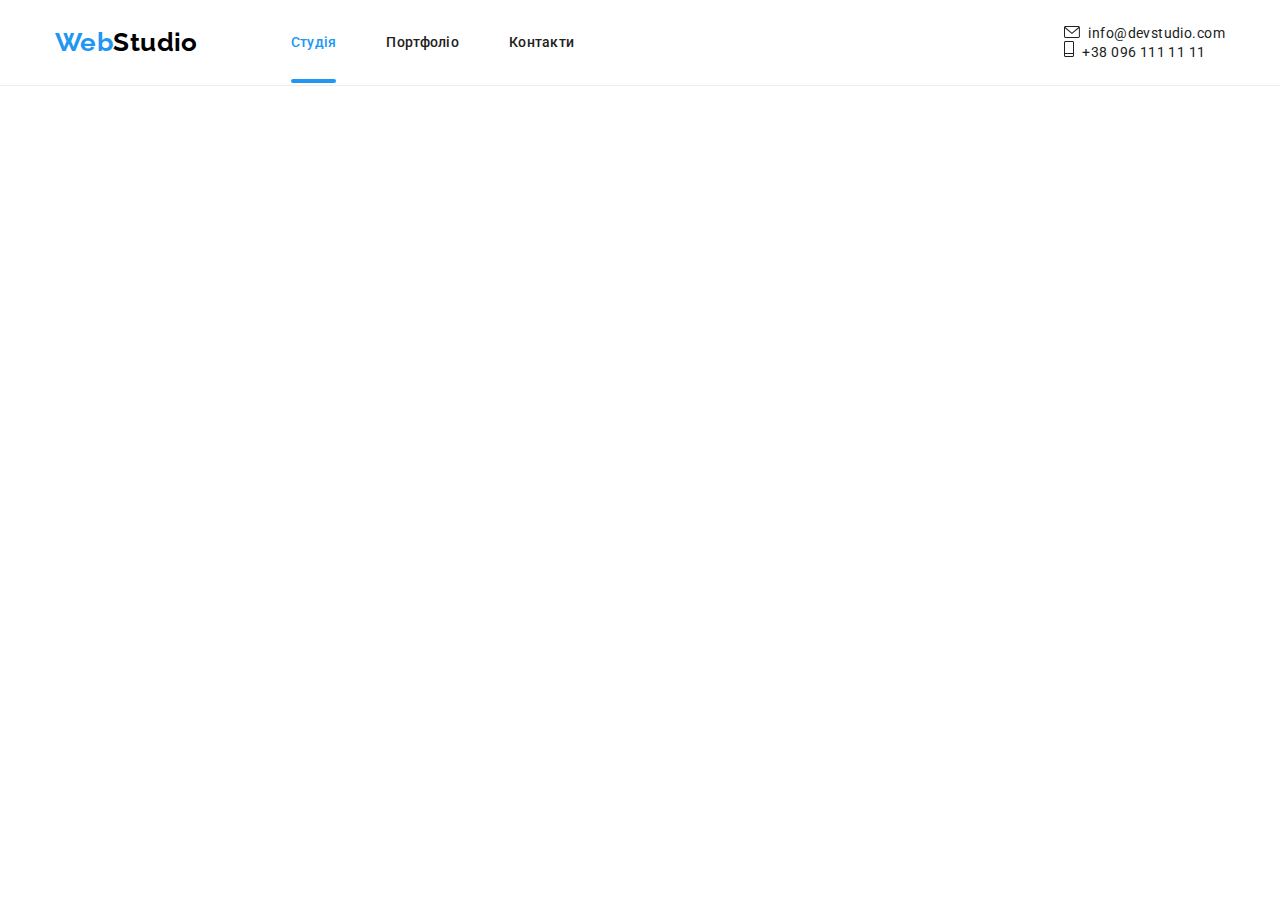
==== index.html @ 9c7ed283 "upload" ====
<!DOCTYPE html>
<html lang="uk">

<head>
    <meta charset="UTF-8">
    <meta http-equiv="X-UA-Compatible" content="IE=edge">
    <meta name="viewport" content="width=device-width, initial-scale=1.0">
    <link rel="preconnect" href="https://fonts.googleapis.com">
    <link rel="preconnect" href="https://fonts.gstatic.com" crossorigin>
    <link
        href="https://fonts.googleapis.com/css2?family=Raleway:wght@700&family=Roboto:wght@400;500;700;900&display=swap"
        rel="stylesheet">
        <link rel="stylesheet" href="https://cdn.jsdelivr.net/npm/modern-normalize@1.1.0/modern-normalize.min.css">
    <link rel="stylesheet" href="./css/main.min.css">
    <title>WebStudio</title>
</head>

<body>
    <!--Header-->
    <header class="page-header">
        <div class="container page-header__container">
        <nav class="page-header-nav">
            <a class="logo link" href="./index.html">Web<span class="accent">Studio</span></a>
            <ul class="nav-list list ">
                <li class="nav-list__item"><a class="link nav-list__link nav-list__link_current" href="./index.html">Студія</a></li>
                <li class="nav-list__item"><a class="link nav-list__link" href="./portfolio.html">Портфоліо</a></li>
                <li class="nav-list__item"><a class="link nav-list__link" href="#">Контакти</a></li>
            </ul>
        </nav>
        <button type="button" class="open-mobile-btn" .js-open-menu>
            <svg class="open-mobile-btn__icon">
                <use href="./images/icons.svg#icon-burger"></use>
            </svg>
        </button>
        <ul class="contact-nav-list list">
            <li class="contact-nav-list__item"><a class="link contact-nav-list__link" href="mailto:info@devstudio.com"> 
                <svg lang="en" aria-label="mail-icon" class="contact-nav-list__img" width="16" height="12">
                <use href="./images/icons.svg#icon-envelope"></use>
            </svg>info@devstudio.com</a></li>
            <li class="contact-nav-list__item"><a class="link contact-nav-list__link" href="tel:+380961111111">
                <svg lang="en" aria-label="tel-icon" class="contact-nav-list__img" width="10" height="16">
                    <use href="./images/icons.svg#icon-tel"></use>
                </svg>+38 096 111 11 11</a></li>
        </ul>
        </div>
        <div class="mobile-menu" .js-menu-container>
            <div class="container mobile-menu__container">
                <button type="button" class="mobile-menu__close-btn" .js-close-menu>
                    <svg class="mobile-menu__close-btn-icon">
                        <use href="/images/icons.svg#icon-close"></use>
                    </svg>
                </button>
                <ul class="mobile-nav-list list">
                    <li class="mobile-nav-list__item"><a class="link mobile-nav-list__link_current" href="/index.html">Студія</a></li>
                    <li class="mobile-nav-list__item"><a class="link mobile-nav-list__link" href="/portfolio.html">Портфоліо</a></li>
                    <li class="mobile-nav-list__item"><a class="link mobile-nav-list__link" href="#">Контакти</a></li>
                </ul>
                <ul class="mobile-nav-contacts-list list">
                    <li class="mobile-nav-contacts-list__item"><a class="link mobile-nav-contacts-list__link" href="tel:+380961111111">+38 096 111 11 11</a></li>
                    <li class="mobile-nav-contacts-list__item"><a class="link mobile-nav-contacts-list__link" href="mailto:info@devstudio.com">info@devstudio.com</a></li>
                </ul>
                <ul class="mobile-nav-social-list list">
                    <li class="mobile-nav-social-list__item"><a class="link mobile-nav-social-list__link" lang="en" href="#">Instagram</a><span class="vl"></span></li>
                    <li class="mobile-nav-social-list__item"><a class="link mobile-nav-social-list__link" lang="en" href="#">Twitter</a><span class="vl"></span></li>
                    <li class="mobile-nav-social-list__item"><a class="link mobile-nav-social-list__link" lang="en" href="#">Facebook</a><span class="vl"></span></li>
                    <li class="mobile-nav-social-list__item"><a class="link mobile-nav-social-list__link" lang="en" href="#">LinkedIn</a></li>
                </ul>
            </div>
        </div>
       </header>
    <main>
        <!--Hero-->
        <!-- <section class="section hero-section">
            <div class="container hero-container">
            <h1 class="hero-slogan">Ефективні рішення для вашого бізнесу</h1>
            <button class="hero-button" type="button" data-modal-open>Замовити послугу</button>
        </div>
        </section> -->
        <!--Advantages-->
        <!-- <section class="section">
            <div class="container">
            <h2 class="visually-hidden">Advantages</h2>
            <ul class="features-list list">
                <li class="features-list__item">
                    <div class="features-list__box">
                        <svg lang="en" aria-label="antenna" width="70" height="70">
                            <use href="./images/icons.svg#icon-Group"></use>
                        </svg>
                    </div>
                    <h3 class="features-list__name">Увага до деталей</h3>
                    <p class="features-list__description">Ідейні міркування, і навіть початок повсякденної роботи з формування позиції.</p>
                </li>
                <li class="features-list_item">
                    <div class="features-list__box">
                        <svg lang="en" aria-label="clock" width="70" height="70">
                            <use href="./images/icons.svg#icon-clock"></use>
                        </svg>
                    </div>
                    <h3 class="features-list__name">Пунктуальність</h3>
                    <p class="features-list__description">Завдання організації, особливо рамки і місце навчання кадрів тягне у себе.</p>
                </li>
                <li class="features-list_item">
                    <div class="features-list__box">
                        <svg lang="en" aria-label="diagram" width="70" height="70">
                            <use href="./images/icons.svg#icon-diagram"></use>
                        </svg>
                    </div>
                    <h3 class="features-list__name">Планування</h3>
                    <p class="features-list__description">Так само консультація з широким активом значною мірою зумовлює.</p>
                </li>
                <li class="features-list_item">
                    <div class="features-list__box">
                        <svg lang="en" aria-label="astronaut" width="70" height="70">
                            <use href="./images/icons.svg#icon-astronaut"></use>
                        </svg>
                    </div>
                    <h3 class="features-list__name">Сучасні технології</h3>
                    <p class="features-list__description">Значимість цих проблем настільки очевидна, що реалізація планових завдань.</p>
                </li>
            </ul>
            </div>
        </section> -->
        <!--Display-->
        <!-- <section class="section display-section">
            <div class="container">
            <h2 class="section-title">Чим ми займаємося</h2>
            <ul class="display-list list">
                <li class="display-list__item">
                    <img src="./images/notepad.jpg" alt="Планшет" width="370">
                    <p class="display-list__item_overlay">Десктопні додатки</p>
                </li>
                <li class="display-list__item">
                    <img src="./images/phones.jpg" alt="Макети телефонів" width="370">
                    <p class="display-list__item_overlay">Мобільні додатки</p>
                </li>
                <li class="display-list__item">
                    <img src="./images/palette.jpg" alt="Палітра кольорів" width="370">
                    <p class="display-list__item_overlay">Дизайнерські рішення</p>
                </li>
            </ul>
            </div>
        </section> -->
        <!--Employees-->
        <!-- <section class="section employees-section">
            <div class="container">
            <h2 class="section-title">Наша команда</h2>
            <ul class="employees-list list">
                <li class="employees-list__wrapper list">
                    <img src="./images/pers11.jpg" alt="Усміхнений працівник" width="270">
                    <div class="employee">
                    <h3 class="employee__name">Ігор Дем'яненко</h3>
                    <p class="employee__position" lang="en">Product Designer</p>
                    <ul class="employee-social-list list">
                        <li class="employee-social-item">
                            <a class="employee-social-item__link" href="">
                                <svg lang="en" aria-label="instgram icon" class="employee-social-item__icon" width="20" height="20">
                                    <use href="./images/icons.svg#icon-instagram"></use>
                                </svg>
                            </a>
                        </li>
                        <li class="employee-social-item">
                            <a class="employee-social-item__link" href="">
                                <svg lang="en" aria-label="twitter icon" class="employee-social-item__icon" width="20" height="20">
                                    <use href="./images/icons.svg#icon-twitter"></use>
                                </svg>
                            </a>
                        </li>
                        <li class="employee-social-item">
                            <a class="employee-social-item__link" href="">
                                <svg lang="en" aria-label="facebook icon" class="employee-social-item__icon" width="20" height="20">
                                    <use href="./images/icons.svg#icon-facebook"></use>
                                </svg>
                            </a>
                        </li>
                        <li class="employee-social-item">
                            <a class="employee-social-item__link" href="">
                                <svg lang="en" aria-label="linkedin icon" class="employee-social-item__icon" width="20" height="20">
                                    <use href="./images/icons.svg#icon-linkedin"></use>
                                </svg>
                            </a>
                        </li>
                    </ul>
                    </div>
                </li>
                <li class="employees-list__wrapper list">
                    <img src="./images/pers22.jpg" alt="Білявка в окулярах" width="270">
                    <div class="employee">
                    <h3 class="employee__name">Ольга Рєпіна</h3>
                    <p class="employee__position" lang="en">Frontend Developer</p>
                    <ul class="employee-social-list list">
                        <li class="employee-social-item">
                            <a class="employee-social-item__link" href="">
                                <svg lang="en" aria-label="instgram icon" class="employee-social-item__icon" width="20" height="20">
                                    <use href="./images/icons.svg#icon-instagram"></use>
                                </svg>
                            </a>
                        </li>
                        <li class="employee-social-item">
                            <a class="employee-social-item__link" href="">
                                <svg lang="en" aria-label="twitter icon" class="employee-social-item__icon" width="20" height="20">
                                    <use href="./images/icons.svg#icon-twitter"></use>
                                </svg>
                            </a>
                        </li>
                        <li class="employee-social-item">
                            <a class="employee-social-item__link" href="">
                                <svg lang="en" aria-label="facebook icon" class="employee-social-item__icon" width="20" height="20">
                                    <use href="./images/icons.svg#icon-facebook"></use>
                                </svg>
                            </a>
                        </li>
                        <li class="employee-social-item">
                            <a class="employee-social-item__link" href="">
                                <svg lang="en" aria-label="linkedin icon" class="employee-social-item__icon" width="20" height="20">
                                    <use href="./images/icons.svg#icon-linkedin"></use>
                                </svg>
                            </a>
                        </li>
                    </ul>
                    </div>
                </li>
                <li class="employees-list__wrapper list">
                    <img src="./images/pers33.jpg" alt="Русявий хлопець в блакитній сорочці" width="270">
                    <div class="employee">
                    <h3 class="employee__name">Микола Тарасов</h3>
                    <p class="employee__position" lang="en">Marketing</p>
                    <ul class="employee-social-list list">
                        <li class="employee-social-item">
                            <a class="employee-social-item__link" href="">
                                <svg lang="en" aria-label="instgram icon" class="employee-social-item__icon" width="20" height="20">
                                    <use href="./images/icons.svg#icon-instagram"></use>
                                </svg>
                            </a>
                        </li>
                        <li class="employee-social-item">
                            <a class="employee-social-item__link" href="">
                                <svg lang="en" aria-label="twitter icon" class="employee-social-item__icon" width="20" height="20">
                                    <use href="./images/icons.svg#icon-twitter"></use>
                                </svg>
                            </a>
                        </li>
                        <li class="employee-social-item">
                            <a class="employee-social-item__link" href="">
                                <svg lang="en" aria-label="facebook icon" class="employee-social-item__icon" width="20" height="20">
                                    <use href="./images/icons.svg#icon-facebook"></use>
                                </svg>
                            </a>
                        </li>
                        <li class="employee-social-item">
                            <a class="employee-social-item__link" href="">
                                <svg lang="en" aria-label="linkedin icon" class="employee-social-item__icon" width="20" height="20">
                                    <use href="./images/icons.svg#icon-linkedin"></use>
                                </svg>
                            </a>
                        </li>
                    </ul>
                    </div>
                </li>
                <li class="employees-list__wrapper list">
                    <img src="./images/pers44.jpg" alt="Хлопець в окулярах" width="270">
                    <div class="employee">
                    <h3 class="employee__name">Михайло Єрмаков</h3>
                    <p class="employee__position" lang="en">UI Designer</p>
                    <ul class="employee-social-list list">
                        <li class="employee-social-item">
                            <a class="employee-social-item__link" href="">
                                <svg lang="en" aria-label="instgram icon" class="employee-social-item__icon" width="20" height="20">
                                    <use href="./images/icons.svg#icon-instagram"></use>
                                </svg>
                            </a>
                        </li>
                        <li class="employee-social-item">
                            <a class="employee-social-item__link" href="">
                                <svg lang="en" aria-label="twitter icon" class="employee-social-item__icon" width="20" height="20">
                                    <use href="./images/icons.svg#icon-twitter"></use>
                                </svg>
                            </a>
                        </li>
                        <li class="employee-social-item">
                            <a class="employee-social-item__link" href="">
                                <svg lang="en" aria-label="facebook icon" class="employee-social-item__icon" width="20" height="20">
                                    <use href="./images/icons.svg#icon-facebook"></use>
                                </svg>
                            </a>
                        </li>
                        <li class="employee-social-item">
                            <a class="employee-social-item__link" href="">
                                <svg lang="en" aria-label="linkedin icon" class="employee-social-item__icon" width="20" height="20">
                                    <use href="./images/icons.svg#icon-linkedin"></use>
                                </svg>
                            </a>
                        </li>
                    </ul>
                    </div>
                </li>
            </ul>
            </div>
        </section> -->
        <!--Clients-->
        <!-- <section class="section">
            <div class="container">
                <h2 class="section-title">Постійні клієнти</h2>
                <ul class="company-list list">
                    <li class="company-list__item">
                        <a class="company-list__link" href="">
                            <svg lang="en" aria-label="company logo" class="company-list__icon" width="106" height="60">
                                <use href="./images/icons.svg#icon-company1"></use>
                            </svg>
                        </a>
                    </li>
                    <li class="company-list__item">
                        <a class="company-list__link" href="">
                            <svg lang="en" aria-label="company logo" class="company-list__icon" width="106" height="60">
                                <use href="./images/icons.svg#icon-company2"></use>
                            </svg>
                        </a>
                    </li>
                    <li class="company-list__item">
                        <a class="company-list__link" href="">
                            <svg lang="en" aria-label="company logo" class="company-list__icon" width="106" height="60">
                                <use href="./images/icons.svg#icon-company3"></use>
                            </svg>
                        </a>
                    </li>
                    <li class="company-list__item">
                        <a class="company-list__link" href="">
                            <svg lang="en" aria-label="company logo" class="company-list__icon" width="106" height="60">
                                <use href="./images/icons.svg#icon-company4"></use>
                            </svg>
                        </a>
                    </li>
                    <li class="company-list__item">
                        <a class="company-list__link" href="">
                            <svg lang="en" aria-label="company logo" class="company-list__icon" width="106" height="60">
                                <use href="./images/icons.svg#icon-company5"></use>
                            </svg>
                        </a>
                    </li>
                    <li class="company-list__item">
                        <a class="company-list__link" href="">
                            <svg lang="en" aria-label="company logo" class="company-list__icon" width="106" height="60">
                                <use href="./images/icons.svg#icon-company6"></use>
                            </svg>
                        </a>
                    </li>
                </ul>

            </div>
        </section> -->
    </main>
    <!--Footer-->
    <!-- <footer class="page-footer">
        <div class="container page-footer-container">
            <div class="container-address">
        <a class="link page-footer__logo" href="./index.html">Web<span class="accented">Studio</span></a>
        <address>
            <ul class="list footer-address">
                <li class="footer-address__item"><a class="link footer-address__place" href="https://goo.gl/maps/mg5Mg1xNybpTu5U4A" target="_blank"
                        rel="noopener norefferer nofollow">м. Київ, пр-т Лесі Українки, 26</a></li>
                <li class="footer-address__item"><a class="link footer-address__contacts" href="mailto:info@example.com">info@example.com</a></li>
                <li class="footer-address__item"><a class="link footer-address__contacts" href="tel:+380991111111">+38 099 111 11 11</a></li>
            </ul>
        </address>
        </div>
        <div class="footer-join-container">
            <p class="footer-join-title">Приєднуйтесь</p>
                    <ul class="footer-icons-list list">
                        <li class="footer-icons-list_items">
                            <a class="footer-icons-list__link" href="">
                            <svg lang="en" aria-label="instgram icon" class="footer-icon" width="20" height="20">
                                <use href="./images/icons.svg#icon-instagram"></use>
                            </svg>
                            </a>
                        </li>
                        <li class="footer-icons-list_items">
                            <a class="footer-icons-list__link" href="">
                            <svg lang="en" aria-label="twitter icon" class="footer-icon" width="20" height="20">
                                <use href="./images/icons.svg#icon-twitter"></use>
                            </svg>
                            </a>
                        </li>
                        <li class="footer-icons-list_items">
                            <a class="footer-icons-list__link" href="">
                            <svg lang="en" aria-label="facebook icon" class="footer-icon" width="20" height="20">
                                <use href="./images/icons.svg#icon-facebook"></use>
                            </svg>
                            </a>
                        </li>
                        <li class="footer-icons-list_items">
                            <a class="footer-icons-list__link" href="">
                            <svg lang="en" aria-label="linkedin icon" class="footer-icon" width="20" height="20">
                                <use href="./images/icons.svg#icon-linkedin"></use>
                            </svg>
                            </a>
                        </li>
                    </ul>
        </div>
        <div class="footer-area-subscribe">
        <form class="form-footer-modal">
            <label class="form-footer-email">
                <p class="form-footer-subscribe">Підпишіться на розсилку</p>
                <div class="footer-subscribe-wrapper">
                <span class="form-footer-wrapper">
                    <input type="text" class="form-footer-input" name="user_email" pattern="[A-Za-z0-9._%+-]+@[A-Za-z0-9.-]+\.[A-Za-z]{1,63}$" required  placeholder="E-mail">
                </span>
                <button type="submit" class="footer-btn-subscribe">Підписатися</button>
                <svg class="footer-btn-icon">
                    <use href="./images/icons.svg#icon-send"></use>
                </svg>
            </label>
            </div>
        </form>
    </div>
    </div>
    </footer> -->

    <!-- <div class="backdrop is-hidden" data-modal>
        <div class="modal">
            <button type="button" class="modal-close-btn" data-modal-close>
<svg class="modal-close-icon" width="11" height="11">
    <use href="./images/icons.svg#icon-close"></use>
</svg>
            </button>
            <p class="modal-form-title">Залиште свої дані, ми вам передзвонимо</p>
            <form class="modal-form">
                <label class="modal-form-field">
                    <span class="modal-form-field-desc">Ім'я</span>
                    <span class="modal-form-input-wrapper">
                    <input type="text" name="user_name" class="modal-form-input" pattern="[a-zA-Zа-яА-ЯїЇлїіІ]+" required>
                    <svg class="modal-icon">
                        <use href="./images/icons.svg#icon-name"></use>
                    </svg>
                </span>
                </label>
                <label class="modal-form-field">
                    <span class="modal-form-field-desc">Телефон</span> 
                    <span class="modal-form-input-wrapper">
                    <input type="tel" name="user_phone" class="modal-form-input" pattern="[0-9]{3}-[0-9]{3}-[0-9]{2}-[0-9]{2}" required title="xxx-xxx-xx-xx">
                    <svg class="modal-icon">
                        <use href="./images/icons.svg#icon-modal-tel"></use>
                    </svg>
                </span>
                </label>
                <label class="modal-form-field">
                    <span class="modal-form-field-desc">Пошта</span>
                    <span class="modal-form-input-wrapper">
                    <input type="email" name="user_email" class="modal-form-input" pattern="[a-z0-9._%+-]+@[a-z0-9.-]+\.[a-z]{2, 4}$" required>
                    <svg class="modal-icon">
                        <use href="./images/icons.svg#icon-modal-email"></use>
                    </svg>
                </span>
                </label>
                <label class="modal-form-field">
                    <span class="modal-form-field-desc">Коментар</span>
                    <textarea name="user_message" class="modal-form-message" placeholder="Введіть текст"></textarea>
                    </label>
                    <label class="modal-form-check-field">
                        <input type="checkbox" class="modal-form-check" name="user_policy" required>
                        <svg class="modal-form-own-checkbox">
                            <use class="modal-form-own-checkbox-icon" href="./images/icons.svg#icon-checkbox"></use>
                        </svg>
                        <span class="checkbox-frase">Погоджуюся з розсилкою та приймаю&nbsp;</span><a class="checkbox-terms" href="">Умови договору</a>
                    </label>
                    <button type="submit" class="modal-form-submit">Відправити</button>
            </form>
        </div>
    </div> -->
    <script src="./js/menu.js"></script>
    <!-- <script src="./js/modal.js"></script> -->
</body>

</html>
---- css/main.min.css ----
:root{--bgd-page-color: #F5F5F5;--bgd-light-color: #FFFFFF;--bgd-dark-color: #2F303A;--bgd-secondary-color: #F5F4FA;--border-line: #ECECEC;--second-border-line: #EEEEEE;--main-font-color: #212121;--secondary-font-color: #757575;--light-font-color: #fff;--light-secondary-font-color: rgba(255, 255, 255, 0.6);--accent-color: #2196F3;--logo-color: #000000;--icons: #AFB1B8;--bg-footer-icon: rgba(255, 255, 255, 0.1);--transition-dur-and-func: 250ms cubic-bezier(0.4, 0, 0.2, 1)}.visually-hidden{position:absolute;white-space:nowrap;width:1px;height:1px;overflow:hidden;border:0;padding:0;clip:rect(0 0 0 0);clip-path:inset(50%);margin:-1px}.company-list__link,.employee-social-item__link,.display-list__item_overlay,.features-list__box,.modal-form-check-field,.modal-close-btn{display:flex;align-items:center;justify-content:center}body{background-color:var(--bgd-light-color);font-family:"Roboto","Raleway",sans-serif;font-size:14px;letter-spacing:.03em;color:var(--main-font-color)}h1,h2,h3,p{margin-top:0;margin-bottom:0}ul,ol{margin-top:0;margin-bottom:0;padding-left:0}img{display:block;max-width:100%;height:auto}button{display:block;margin:0 auto;cursor:pointer;border:none;border-radius:4px}.link{text-decoration:none;color:inherit}.list{padding-left:0;margin:0;list-style:none}.section{padding-top:94px;padding-bottom:94px}.container{padding-left:15px;padding-right:15px}@media screen and (min-width: 480px){.container{width:480px;margin-left:auto;margin-right:auto}}@media screen and (min-width: 768px){.container{width:768px}}@media screen and (min-width: 1200px){.container{width:1200px}}.hero-button{background-color:var(--accent-color);padding:10px 32px;text-align:center;display:inline-block;font-weight:700;font-size:16px;line-height:1.875;color:var(--light-font-color);box-shadow:0px 4px 4px rgba(0,0,0,.15)}.buttons-list{margin-bottom:50px;display:flex;justify-content:center;gap:8px}.buttons-list__name{padding:6px 22px;display:inline-block;text-align:center;font-family:inherit;min-width:73px;font-weight:500;font-size:16px;line-height:1.625;letter-spacing:.03em;color:var(--main-font-color);background-color:var(--bgd-secondary-color);transition:background-color var(--transition-dur-and-func),color var(--transition-dur-and-func),box-shadow var(--transition-dur-and-func)}.buttons-list__name:hover,.buttons-list__name:focus{background-color:var(--accent-color);color:var(--light-font-color);box-shadow:0px 3px 1px rgba(0,0,0,.1),0px 1px 2px rgba(0,0,0,.08),0px 2px 2px rgba(0,0,0,.12);border-radius:4px}.section-title{margin-bottom:50px;text-align:center;font-weight:700;font-size:36px;line-height:1.17;color:var(--main-font-color)}.logo{margin-right:93px;font-family:"Raleway",sans-serif;font-weight:700;font-size:26px;line-height:1.17;color:var(--accent-color);text-align:center}.accent{color:var(--logo-color)}.page-footer__logo{display:inline-block;margin-bottom:20px;font-family:"Raleway",sans-serif;font-weight:700;font-size:26px;line-height:1.17;color:var(--accent-color)}.accented{color:var(--light-font-color)}.backdrop{position:fixed;top:0;left:0;width:100%;height:100%;background-color:rgba(47,48,58,.4);z-index:100;transition:opacity var(--transition-dur-and-func),visibility var(--transition-dur-and-func)}.backdrop.is-hidden{visibility:hidden;opacity:0;pointer-events:none}.modal{position:absolute;top:50%;left:50%;padding:40px;transform:translate(-50%, -50%);width:528px;height:581px;background-color:var(--bgd-light-color);border-radius:4px}.modal:hover,.modal:focus{box-shadow:0px 1px 3px rgba(0,0,0,.12),0px 1px 1px rgba(0,0,0,.14),0px 2px 1px rgba(0,0,0,.2)}.modal-close-btn{position:absolute;background-color:rgba(0,0,0,0);top:8px;right:8px;width:30px;height:30px;border:1px solid rgba(0,0,0,.1);border-radius:50%;padding:0;transition:fill var(--transition-dur-and-func)}.modal-close-btn:hover,.modal-close-btn:focus{fill:var(--accent-color)}.modal-form-title{font-style:normal;font-weight:700;font-size:20px;line-height:1.15;text-align:center;color:var(--main-font-color);margin-bottom:12px}.modal-form-field{margin-bottom:10px}.modal-form-field-desc{display:block;font-weight:400;font-size:12px;line-height:1.16;letter-spacing:.01em;color:var(--secondary-font-color);margin-bottom:4px}.modal-form{display:flex;flex-direction:column}.modal-form-input{display:flex;width:100%;height:40px;border:1px solid rgba(33,33,33,.2);border-radius:4px;padding-left:42px;cursor:pointer;transition:border-color var(--transition-dur-and-func)}.modal-form-input:focus{outline:none;border-color:var(--accent-color)}.modal-icon{position:absolute;top:50%;left:13px;transform:translateY(-50%);width:18px;height:18px;transition:fill var(--transition-dur-and-func)}.modal-form-input:focus+.modal-icon{fill:var(--accent-color)}.modal-form-input-wrapper{position:relative;display:block}.modal-form-message{width:100%;height:120px;padding:12px 16px;border:1px solid rgba(33,33,33,.2);border-radius:4px;resize:none;transition:border-color var(--transition-dur-and-func)}.modal-form-message::placeholder{font-family:"Roboto";font-style:normal;font-weight:400;font-size:12px;line-height:1.16;letter-spacing:.01em;color:rgba(117,117,117,.5)}.modal-form-message:focus{outline:none;border-color:var(--accent-color)}.modal-form-own-checkbox{width:16px;height:15px;border:1px solid rgba(33,33,33,.2);border-radius:3px;margin-right:7px;transition:background-color var(--transition-dur-and-func)}.modal-form-check:checked+.modal-form-own-checkbox{background-color:var(--accent-color)}.modal-form-own-checkbox-icon{display:none;transition:fill var(--transition-dur-and-func)}.modal-form-check:checked+.modal-form-own-checkbox .modal-form-own-checkbox-icon{display:block;fill:var(--light-font-color)}.modal-form-check{appearance:none;position:absolute}.modal-form-check-field{margin-bottom:30px}.checkbox-frase{font-size:14px;line-height:1.71;color:var(--secondary-font-color)}.checkbox-terms{font-size:14px;line-height:1.71;color:var(--accent-color)}.modal-form-submit{min-width:200px;padding:10px 52px;background-color:var(--bgd-secondary-color);color:var(--main-font-color);box-shadow:0px 4px 4px rgba(0,0,0,.15);border-radius:4px;font-weight:700;font-size:16px;line-height:1.88;align-items:center;letter-spacing:.06em;cursor:pointer;transition:background-color var(--transition-dur-and-func),color var(--transition-dur-and-func)}.modal-form-submit:hover,.modal-form-submit:focus{background-color:var(--accent-color);color:var(--light-font-color)}.mobile-menu{position:fixed;z-index:100;top:0;left:0;width:100%;height:100%;background-color:var(--bgd-light-color);box-shadow:0px 4px 8px rgba(0,0,0,.04),0px 2px 4px rgba(0,0,0,.08),0px 1px 3px rgba(0,0,0,.16);opacity:0;visibility:hidden;pointer-events:none}.mobile-menu.is-open{opacity:1;visibility:visible;pointer-events:auto}.mobile-menu__container{position:relative;padding-left:40px;padding-top:48px}.mobile-menu__close-btn{line-height:0;position:absolute;top:10px;right:15px;width:40px;height:40px;border:none;background-color:rgba(0,0,0,0);padding:0}.mobile-menu__close-btn-icon{width:19px;height:19px}.nav-list{display:none}.contact-nav-list{display:none}.open-mobile-btn{line-height:0;border:none;background-color:rgba(0,0,0,0);padding:0;margin:0}.open-mobile-btn__icon{width:40px;height:40px}.page-header{padding-top:16px;padding-bottom:16px;border-bottom:1px solid var(--border-line)}.page-header__container{display:flex;align-items:center;justify-content:space-between}@media screen and (min-width: 768px){.page-header{padding-top:25px;padding-bottom:25px}.nav-list{display:flex}.page-header-nav{display:flex;align-items:center}.page-header-nav .nav-list__item:not(:last-child){margin-right:50px}.nav-list__link{font-weight:500;line-height:1.14;letter-spacing:.02em;color:var(--main-font-color);padding-top:32px;padding-bottom:32px;position:relative;transition:color var(--transition-dur-and-func)}.nav-list__link:hover,.nav-list__link:focus{color:var(--accent-color)}.nav-list__link_current{font-weight:500;line-height:1.14;letter-spacing:.02em;color:var(--accent-color);padding-top:32px;padding-bottom:32px;position:relative;transition:color var(--transition-dur-and-func)}.nav-list__link_current::after{content:"";position:absolute;left:0;bottom:-1px;display:block;width:100%;height:4px;background-color:var(--accent-color);border-radius:2px}.open-mobile-btn{display:none}.contact-nav-list{display:block;margin-left:auto}.contact-nav-list__img{margin-right:8px;fill:currentColor}}.hero-section{background-color:var(--bgd-dark-color);background-image:linear-gradient(rgba(0, 0, 0, 0.2), rgba(47, 48, 58, 0.4)),url(/images.mob/hero-mob.jpg);background-size:cover;background-repeat:no-repeat;background-size:480px 400px}.features-list{display:flex;gap:30px}.features-list__box{width:270px;height:120px;background-color:var(--bgd-secondary-color);margin-bottom:30px}.features-list__item{flex-basis:calc((100% - 90px)/4)}.features-list__name{text-transform:uppercase;margin-bottom:10px;font-weight:700;font-size:14px;line-height:1.1428571429;color:var(--main-font-color)}.features-list__description{font-weight:400;font-size:14px;line-height:1.7142857143;color:var(--secondary-font-color)}.display-section{padding-top:0}.display-list{display:flex;gap:30px}.display-list__item{flex-basis:calc((100% - 60px)/3);position:relative}.display-list__item_overlay{position:absolute;color:var(--light-font-color);background-color:rgba(47,48,58,.8);bottom:0;width:100%;height:70px;font-weight:700;line-height:1.14;text-transform:uppercase}.employees-section{background-color:var(--bgd-secondary-color)}.employees-list{display:flex;gap:30px}.employees-list__wrapper{background-color:var(--bgd-light-color);box-shadow:0px 1px 3px rgba(0,0,0,.12),0px 1px 1px rgba(0,0,0,.14),0px 2px 1px rgba(0,0,0,.2);border-radius:0px 0px 4px 4px;flex-basis:calc((100% - 90px)/4)}.employee{padding-top:30px;padding-bottom:30px;text-align:center}.employee__name{margin-bottom:10px;font-weight:500;font-size:16px;line-height:1.19;color:var(--main-font-color)}.employee__position{font-weight:400;font-size:16px;line-height:1.19;color:var(--secondary-font-color);margin-bottom:16px}.employee-social-list{display:flex;justify-content:center;column-gap:10px}.employee-social-item__icon{fill:currentColor;transition:fill var(--transition-dur-and-func)}.employee-social-item__link{width:44px;height:44px;border-radius:50%;color:var(--icons);background-color:var(--bgd-light-color);transition:background-color var(--transition-dur-and-func),color var(--light-font-color)}.employee-social-item__link:hover,.employee-social-item__link:focus{color:var(--light-font-color);background-color:var(--accent-color)}.company-list{display:flex;justify-content:center;column-gap:30px}.company-list__icon{fill:currentColor;transition:fill var(--transition-dur-and-func)}.company-list__link:hover .company-list__icon,.company-list__link:focus .company-list__icon{fill:var(--accent-color)}.company-list__link{width:170px;height:92px;color:var(--icons);border:1px solid var(--icons);border-radius:4px;transition:color var(--transition-dur-and-func),border var(--transition-dur-and-func)}.company-list__link:hover,.company-list__link:focus{color:var(--accent-color);border:1px solid var(--accent-color)}.projects-list{display:flex;flex-wrap:wrap;gap:30px}.projects-list__example{background-color:var(--bgd-light-color);transition:box-shadow var(--transition-dur-and-func)}.projects-list__link{text-decoration:none;color:inherit}.projects-list__link:hover,.projects-list__link:focus{display:block;box-shadow:0px 1px 1px rgba(0,0,0,.12),0px 4px 4px rgba(0,0,0,.06),1px 4px 6px rgba(0,0,0,.16)}.projects-list__img_wrapper{position:relative;overflow:hidden}.projects-list__img_overlay{position:absolute;background-color:rgba(33,150,243,.9);color:var(--light-font-color);font-size:18px;line-height:1.55;padding:63px 24px;top:0;left:0;width:100%;height:101%;overflow:auto;transform:translateY(100%);transition:transform var(--transition-dur-and-func)}.projects-list__link:hover .projects-list__img_overlay,.projects-list__link:focus .projects-list__img_overlay{transform:translateY(0%)}.projects-list__work{padding:20px 24px;border:1px solid var(--second-border-line);border-top:0}.projects-list__name{margin-bottom:4px;font-weight:700;font-size:18px;line-height:2;letter-spacing:.06em;color:var(--main-font-color)}.projects-list__type{font-weight:400;font-size:16px;line-height:1.88;color:var(--secondary-font-color)}.page-footer{background-color:var(--bgd-dark-color);padding-top:60px;padding-bottom:60px}.page-footer-container{display:flex;align-items:baseline}.footer-address__item:not(:last-child){margin-bottom:9px}.footer-address__place{font-family:"Roboto",sans-serif;font-style:normal;font-weight:400;line-height:1.71;color:var(--light-font-color)}.footer-address__contacts{font-family:inherit;font-style:normal;font-weight:400;line-height:1.71;color:var(--light-secondary-font-color);transition:color var(--transition-dur-and-func)}.footer-address__contacts:hover,.footer-address__contacts:focus{color:var(--accent-color)}.footer-join-container{margin-left:70px}.footer-join-title{font-family:"Roboto",sans-serif;font-weight:700;font-size:14px;line-height:1.14;letter-spacing:.03em;text-transform:uppercase;color:var(--light-font-color);margin-bottom:20px}.footer-icon{fill:var(--bgd-light-color)}.footer-icons-list{display:flex;justify-content:center;column-gap:10px}.footer-icons-list__link{display:flex;align-items:center;justify-content:center;width:44px;height:44px;border-radius:50%;background-color:var(--bg-footer-icon);transition:background-color var(--transition-dur-and-func)}.footer-icons-list__link:hover,.footer-icons-list__link:focus{background-color:var(--accent-color)}.form-footer-modal{display:flex;align-items:center}.footer-area-subscribe{margin-left:auto}.footer-subscribe-wrapper{position:relative;display:inline-flex;align-items:center}.form-footer-subscribe{font-weight:700;font-size:14px;line-height:1.14;text-transform:uppercase;color:var(--light-font-color);margin-bottom:20px}.footer-btn-subscribe{width:200px;height:50px;padding:10px 62px 10px 28px;background-color:var(--bg-footer-icon);color:var(--light-font-color);box-shadow:0px 4px 4px rgba(0,0,0,.15);border-radius:4px;font-weight:700;font-size:16px;line-height:1.88;align-items:center;letter-spacing:.06em;cursor:pointer;margin-left:12px;transition:background-color var(--transition-dur-and-func)}.footer-btn-subscribe:hover,.footer-btn-subscribe:focus{background-color:var(--accent-color)}.form-footer-wrapper{position:relative;display:flex;align-items:center}.form-footer-input{display:flex;padding-left:16px;width:358px;height:50px;border:1px solid rgba(255,255,255,.3);filter:drop-shadow(0px 4px 4px rgba(0, 0, 0, 0.15));border-radius:4px;color:rgba(255,255,255,.6);background-color:var(--bgd-dark-color)}.form-footer-input::placeholder{font-weight:400;font-size:16px;line-height:1.25;letter-spacing:.03em;color:rgba(255,255,255,.6)}.form-footer-input:focus{outline:none}.footer-btn-icon{width:24px;height:24px;fill:var(--bgd-light-color);position:absolute;top:50%;right:28px;transform:translateY(-50%);margin-left:10px}/*# sourceMappingURL=main.min.css.map */
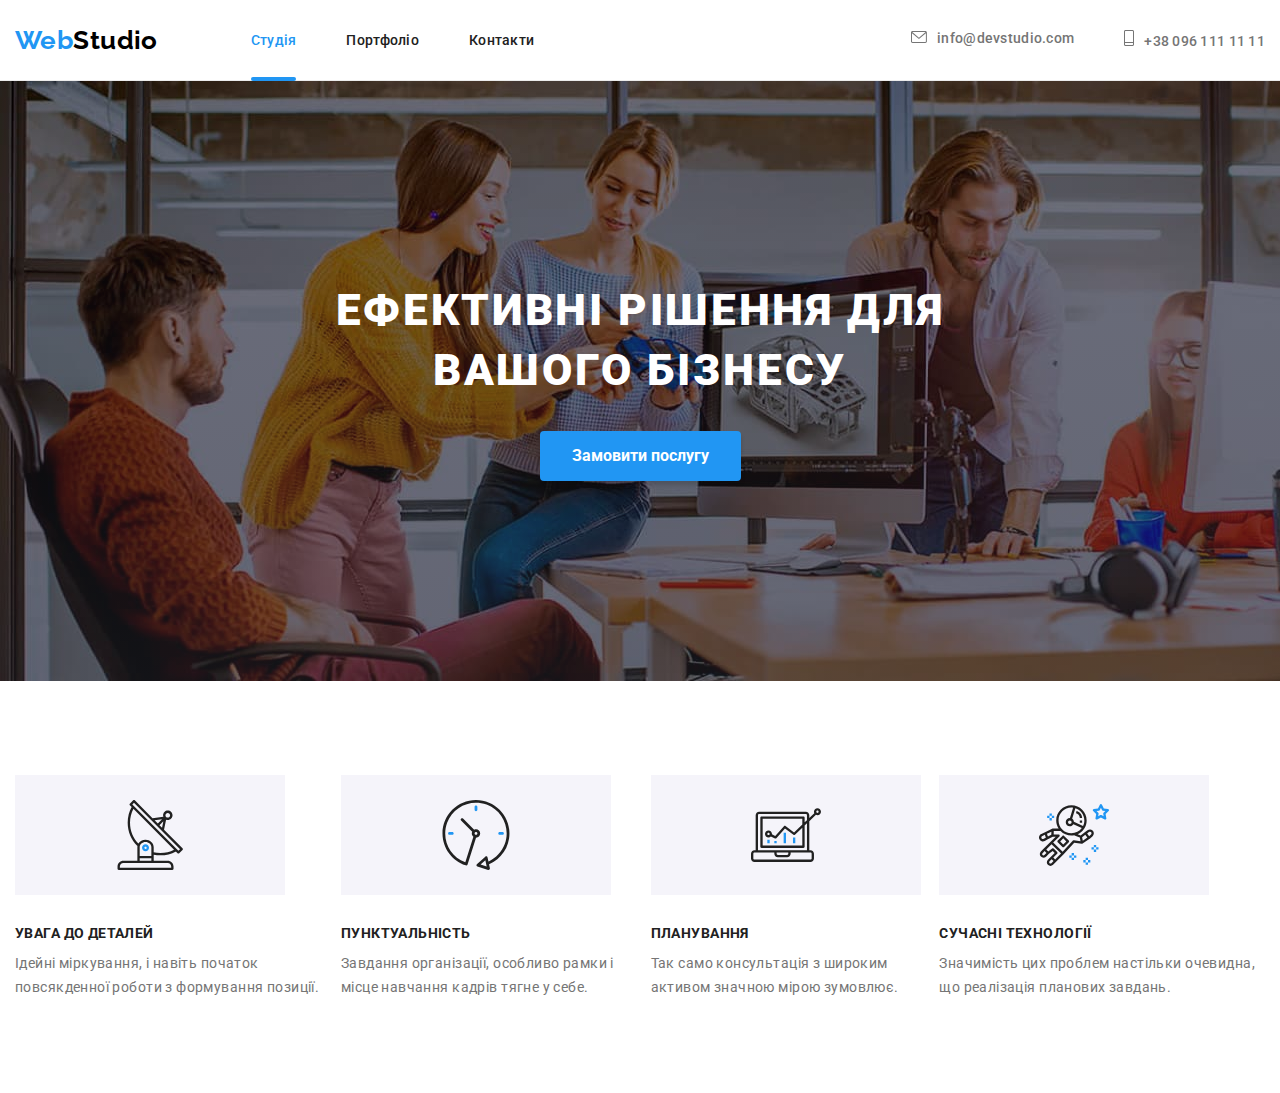
==== commit 562926c8: "upload" ====
--- a/index.html
+++ b/index.html
@@ -27,7 +27,7 @@
                 <li class="nav-list__item"><a class="link nav-list__link" href="#">Контакти</a></li>
             </ul>
         </nav>
-        <button type="button" class="open-mobile-btn" .js-open-menu>
+        <button type="button" class="open-mobile-btn js-open-menu">
             <svg class="open-mobile-btn__icon">
                 <use href="./images/icons.svg#icon-burger"></use>
             </svg>
@@ -43,21 +43,21 @@
                 </svg>+38 096 111 11 11</a></li>
         </ul>
         </div>
-        <div class="mobile-menu" .js-menu-container>
+        <div class="mobile-menu js-menu-container">
             <div class="container mobile-menu__container">
-                <button type="button" class="mobile-menu__close-btn" .js-close-menu>
-                    <svg class="mobile-menu__close-btn-icon">
+                <button type="button" class="mobile-menu__close-btn js-close-menu">
+                    <svg class="mobile-menu__close-btn-icon" width="20" heigth="20">
                         <use href="/images/icons.svg#icon-close"></use>
                     </svg>
                 </button>
                 <ul class="mobile-nav-list list">
-                    <li class="mobile-nav-list__item"><a class="link mobile-nav-list__link_current" href="/index.html">Студія</a></li>
+                    <li class="mobile-nav-list__item"><a class="link mobile-nav-list__link mobile-nav-list__link_current" href="/index.html">Студія</a></li>
                     <li class="mobile-nav-list__item"><a class="link mobile-nav-list__link" href="/portfolio.html">Портфоліо</a></li>
                     <li class="mobile-nav-list__item"><a class="link mobile-nav-list__link" href="#">Контакти</a></li>
                 </ul>
                 <ul class="mobile-nav-contacts-list list">
-                    <li class="mobile-nav-contacts-list__item"><a class="link mobile-nav-contacts-list__link" href="tel:+380961111111">+38 096 111 11 11</a></li>
-                    <li class="mobile-nav-contacts-list__item"><a class="link mobile-nav-contacts-list__link" href="mailto:info@devstudio.com">info@devstudio.com</a></li>
+                    <li class="mobile-nav-contacts-list__item"><a class="link mobile-nav-contacts-list__link_tel" href="tel:+380961111111">+38 096 111 11 11</a></li>
+                    <li class="mobile-nav-contacts-list__item"><a class="link mobile-nav-contacts-list__link_mail" href="mailto:info@devstudio.com">info@devstudio.com</a></li>
                 </ul>
                 <ul class="mobile-nav-social-list list">
                     <li class="mobile-nav-social-list__item"><a class="link mobile-nav-social-list__link" lang="en" href="#">Instagram</a><span class="vl"></span></li>
@@ -70,14 +70,14 @@
        </header>
     <main>
         <!--Hero-->
-        <!-- <section class="section hero-section">
+         <section class="section hero-section">
             <div class="container hero-container">
             <h1 class="hero-slogan">Ефективні рішення для вашого бізнесу</h1>
             <button class="hero-button" type="button" data-modal-open>Замовити послугу</button>
         </div>
-        </section> -->
+        </section> 
         <!--Advantages-->
-        <!-- <section class="section">
+        <section class="section">
             <div class="container">
             <h2 class="visually-hidden">Advantages</h2>
             <ul class="features-list list">
@@ -119,7 +119,7 @@
                 </li>
             </ul>
             </div>
-        </section> -->
+        </section> 
         <!--Display-->
         <!-- <section class="section display-section">
             <div class="container">
@@ -414,7 +414,7 @@
     </div>
     </footer> -->
 
-    <!-- <div class="backdrop is-hidden" data-modal>
+    <div class="backdrop is-hidden" data-modal>
         <div class="modal">
             <button type="button" class="modal-close-btn" data-modal-close>
 <svg class="modal-close-icon" width="11" height="11">
@@ -459,14 +459,14 @@
                         <svg class="modal-form-own-checkbox">
                             <use class="modal-form-own-checkbox-icon" href="./images/icons.svg#icon-checkbox"></use>
                         </svg>
-                        <span class="checkbox-frase">Погоджуюся з розсилкою та приймаю&nbsp;</span><a class="checkbox-terms" href="">Умови договору</a>
+                                <span class="checkbox-frase">Погоджуюся з розсилкою та приймаю&nbsp;</span><a class="checkbox-terms" href="">Умови договору</a>
                     </label>
                     <button type="submit" class="modal-form-submit">Відправити</button>
             </form>
         </div>
-    </div> -->
-    <script src="./js/menu.js"></script>
-    <!-- <script src="./js/modal.js"></script> -->
+    </div> 
+    <script src="./js/mobile-menu.js"></script>
+     <script src="./js/modal.js"></script> 
 </body>
 
 </html>--- a/css/main.min.css
+++ b/css/main.min.css
@@ -1 +1 @@
-:root{--bgd-page-color: #F5F5F5;--bgd-light-color: #FFFFFF;--bgd-dark-color: #2F303A;--bgd-secondary-color: #F5F4FA;--border-line: #ECECEC;--second-border-line: #EEEEEE;--main-font-color: #212121;--secondary-font-color: #757575;--light-font-color: #fff;--light-secondary-font-color: rgba(255, 255, 255, 0.6);--accent-color: #2196F3;--logo-color: #000000;--icons: #AFB1B8;--bg-footer-icon: rgba(255, 255, 255, 0.1);--transition-dur-and-func: 250ms cubic-bezier(0.4, 0, 0.2, 1)}.visually-hidden{position:absolute;white-space:nowrap;width:1px;height:1px;overflow:hidden;border:0;padding:0;clip:rect(0 0 0 0);clip-path:inset(50%);margin:-1px}.company-list__link,.employee-social-item__link,.display-list__item_overlay,.features-list__box,.modal-form-check-field,.modal-close-btn{display:flex;align-items:center;justify-content:center}body{background-color:var(--bgd-light-color);font-family:"Roboto","Raleway",sans-serif;font-size:14px;letter-spacing:.03em;color:var(--main-font-color)}h1,h2,h3,p{margin-top:0;margin-bottom:0}ul,ol{margin-top:0;margin-bottom:0;padding-left:0}img{display:block;max-width:100%;height:auto}button{display:block;margin:0 auto;cursor:pointer;border:none;border-radius:4px}.link{text-decoration:none;color:inherit}.list{padding-left:0;margin:0;list-style:none}.section{padding-top:94px;padding-bottom:94px}.container{padding-left:15px;padding-right:15px}@media screen and (min-width: 480px){.container{width:480px;margin-left:auto;margin-right:auto}}@media screen and (min-width: 768px){.container{width:768px}}@media screen and (min-width: 1200px){.container{width:1200px}}.hero-button{background-color:var(--accent-color);padding:10px 32px;text-align:center;display:inline-block;font-weight:700;font-size:16px;line-height:1.875;color:var(--light-font-color);box-shadow:0px 4px 4px rgba(0,0,0,.15)}.buttons-list{margin-bottom:50px;display:flex;justify-content:center;gap:8px}.buttons-list__name{padding:6px 22px;display:inline-block;text-align:center;font-family:inherit;min-width:73px;font-weight:500;font-size:16px;line-height:1.625;letter-spacing:.03em;color:var(--main-font-color);background-color:var(--bgd-secondary-color);transition:background-color var(--transition-dur-and-func),color var(--transition-dur-and-func),box-shadow var(--transition-dur-and-func)}.buttons-list__name:hover,.buttons-list__name:focus{background-color:var(--accent-color);color:var(--light-font-color);box-shadow:0px 3px 1px rgba(0,0,0,.1),0px 1px 2px rgba(0,0,0,.08),0px 2px 2px rgba(0,0,0,.12);border-radius:4px}.section-title{margin-bottom:50px;text-align:center;font-weight:700;font-size:36px;line-height:1.17;color:var(--main-font-color)}.logo{margin-right:93px;font-family:"Raleway",sans-serif;font-weight:700;font-size:26px;line-height:1.17;color:var(--accent-color);text-align:center}.accent{color:var(--logo-color)}.page-footer__logo{display:inline-block;margin-bottom:20px;font-family:"Raleway",sans-serif;font-weight:700;font-size:26px;line-height:1.17;color:var(--accent-color)}.accented{color:var(--light-font-color)}.backdrop{position:fixed;top:0;left:0;width:100%;height:100%;background-color:rgba(47,48,58,.4);z-index:100;transition:opacity var(--transition-dur-and-func),visibility var(--transition-dur-and-func)}.backdrop.is-hidden{visibility:hidden;opacity:0;pointer-events:none}.modal{position:absolute;top:50%;left:50%;padding:40px;transform:translate(-50%, -50%);width:528px;height:581px;background-color:var(--bgd-light-color);border-radius:4px}.modal:hover,.modal:focus{box-shadow:0px 1px 3px rgba(0,0,0,.12),0px 1px 1px rgba(0,0,0,.14),0px 2px 1px rgba(0,0,0,.2)}.modal-close-btn{position:absolute;background-color:rgba(0,0,0,0);top:8px;right:8px;width:30px;height:30px;border:1px solid rgba(0,0,0,.1);border-radius:50%;padding:0;transition:fill var(--transition-dur-and-func)}.modal-close-btn:hover,.modal-close-btn:focus{fill:var(--accent-color)}.modal-form-title{font-style:normal;font-weight:700;font-size:20px;line-height:1.15;text-align:center;color:var(--main-font-color);margin-bottom:12px}.modal-form-field{margin-bottom:10px}.modal-form-field-desc{display:block;font-weight:400;font-size:12px;line-height:1.16;letter-spacing:.01em;color:var(--secondary-font-color);margin-bottom:4px}.modal-form{display:flex;flex-direction:column}.modal-form-input{display:flex;width:100%;height:40px;border:1px solid rgba(33,33,33,.2);border-radius:4px;padding-left:42px;cursor:pointer;transition:border-color var(--transition-dur-and-func)}.modal-form-input:focus{outline:none;border-color:var(--accent-color)}.modal-icon{position:absolute;top:50%;left:13px;transform:translateY(-50%);width:18px;height:18px;transition:fill var(--transition-dur-and-func)}.modal-form-input:focus+.modal-icon{fill:var(--accent-color)}.modal-form-input-wrapper{position:relative;display:block}.modal-form-message{width:100%;height:120px;padding:12px 16px;border:1px solid rgba(33,33,33,.2);border-radius:4px;resize:none;transition:border-color var(--transition-dur-and-func)}.modal-form-message::placeholder{font-family:"Roboto";font-style:normal;font-weight:400;font-size:12px;line-height:1.16;letter-spacing:.01em;color:rgba(117,117,117,.5)}.modal-form-message:focus{outline:none;border-color:var(--accent-color)}.modal-form-own-checkbox{width:16px;height:15px;border:1px solid rgba(33,33,33,.2);border-radius:3px;margin-right:7px;transition:background-color var(--transition-dur-and-func)}.modal-form-check:checked+.modal-form-own-checkbox{background-color:var(--accent-color)}.modal-form-own-checkbox-icon{display:none;transition:fill var(--transition-dur-and-func)}.modal-form-check:checked+.modal-form-own-checkbox .modal-form-own-checkbox-icon{display:block;fill:var(--light-font-color)}.modal-form-check{appearance:none;position:absolute}.modal-form-check-field{margin-bottom:30px}.checkbox-frase{font-size:14px;line-height:1.71;color:var(--secondary-font-color)}.checkbox-terms{font-size:14px;line-height:1.71;color:var(--accent-color)}.modal-form-submit{min-width:200px;padding:10px 52px;background-color:var(--bgd-secondary-color);color:var(--main-font-color);box-shadow:0px 4px 4px rgba(0,0,0,.15);border-radius:4px;font-weight:700;font-size:16px;line-height:1.88;align-items:center;letter-spacing:.06em;cursor:pointer;transition:background-color var(--transition-dur-and-func),color var(--transition-dur-and-func)}.modal-form-submit:hover,.modal-form-submit:focus{background-color:var(--accent-color);color:var(--light-font-color)}.mobile-menu{position:fixed;z-index:100;top:0;left:0;width:100%;height:100%;background-color:var(--bgd-light-color);box-shadow:0px 4px 8px rgba(0,0,0,.04),0px 2px 4px rgba(0,0,0,.08),0px 1px 3px rgba(0,0,0,.16);opacity:0;visibility:hidden;pointer-events:none}.mobile-menu.is-open{opacity:1;visibility:visible;pointer-events:auto}.mobile-menu__container{position:relative;padding-left:40px;padding-top:48px}.mobile-menu__close-btn{line-height:0;position:absolute;top:10px;right:15px;width:40px;height:40px;border:none;background-color:rgba(0,0,0,0);padding:0}.mobile-menu__close-btn-icon{width:19px;height:19px}.nav-list{display:none}.contact-nav-list{display:none}.open-mobile-btn{line-height:0;border:none;background-color:rgba(0,0,0,0);padding:0;margin:0}.open-mobile-btn__icon{width:40px;height:40px}.page-header{padding-top:16px;padding-bottom:16px;border-bottom:1px solid var(--border-line)}.page-header__container{display:flex;align-items:center;justify-content:space-between}@media screen and (min-width: 768px){.page-header{padding-top:25px;padding-bottom:25px}.nav-list{display:flex}.page-header-nav{display:flex;align-items:center}.page-header-nav .nav-list__item:not(:last-child){margin-right:50px}.nav-list__link{font-weight:500;line-height:1.14;letter-spacing:.02em;color:var(--main-font-color);padding-top:32px;padding-bottom:32px;position:relative;transition:color var(--transition-dur-and-func)}.nav-list__link:hover,.nav-list__link:focus{color:var(--accent-color)}.nav-list__link_current{font-weight:500;line-height:1.14;letter-spacing:.02em;color:var(--accent-color);padding-top:32px;padding-bottom:32px;position:relative;transition:color var(--transition-dur-and-func)}.nav-list__link_current::after{content:"";position:absolute;left:0;bottom:-1px;display:block;width:100%;height:4px;background-color:var(--accent-color);border-radius:2px}.open-mobile-btn{display:none}.contact-nav-list{display:block;margin-left:auto}.contact-nav-list__img{margin-right:8px;fill:currentColor}}.hero-section{background-color:var(--bgd-dark-color);background-image:linear-gradient(rgba(0, 0, 0, 0.2), rgba(47, 48, 58, 0.4)),url(/images.mob/hero-mob.jpg);background-size:cover;background-repeat:no-repeat;background-size:480px 400px}.features-list{display:flex;gap:30px}.features-list__box{width:270px;height:120px;background-color:var(--bgd-secondary-color);margin-bottom:30px}.features-list__item{flex-basis:calc((100% - 90px)/4)}.features-list__name{text-transform:uppercase;margin-bottom:10px;font-weight:700;font-size:14px;line-height:1.1428571429;color:var(--main-font-color)}.features-list__description{font-weight:400;font-size:14px;line-height:1.7142857143;color:var(--secondary-font-color)}.display-section{padding-top:0}.display-list{display:flex;gap:30px}.display-list__item{flex-basis:calc((100% - 60px)/3);position:relative}.display-list__item_overlay{position:absolute;color:var(--light-font-color);background-color:rgba(47,48,58,.8);bottom:0;width:100%;height:70px;font-weight:700;line-height:1.14;text-transform:uppercase}.employees-section{background-color:var(--bgd-secondary-color)}.employees-list{display:flex;gap:30px}.employees-list__wrapper{background-color:var(--bgd-light-color);box-shadow:0px 1px 3px rgba(0,0,0,.12),0px 1px 1px rgba(0,0,0,.14),0px 2px 1px rgba(0,0,0,.2);border-radius:0px 0px 4px 4px;flex-basis:calc((100% - 90px)/4)}.employee{padding-top:30px;padding-bottom:30px;text-align:center}.employee__name{margin-bottom:10px;font-weight:500;font-size:16px;line-height:1.19;color:var(--main-font-color)}.employee__position{font-weight:400;font-size:16px;line-height:1.19;color:var(--secondary-font-color);margin-bottom:16px}.employee-social-list{display:flex;justify-content:center;column-gap:10px}.employee-social-item__icon{fill:currentColor;transition:fill var(--transition-dur-and-func)}.employee-social-item__link{width:44px;height:44px;border-radius:50%;color:var(--icons);background-color:var(--bgd-light-color);transition:background-color var(--transition-dur-and-func),color var(--light-font-color)}.employee-social-item__link:hover,.employee-social-item__link:focus{color:var(--light-font-color);background-color:var(--accent-color)}.company-list{display:flex;justify-content:center;column-gap:30px}.company-list__icon{fill:currentColor;transition:fill var(--transition-dur-and-func)}.company-list__link:hover .company-list__icon,.company-list__link:focus .company-list__icon{fill:var(--accent-color)}.company-list__link{width:170px;height:92px;color:var(--icons);border:1px solid var(--icons);border-radius:4px;transition:color var(--transition-dur-and-func),border var(--transition-dur-and-func)}.company-list__link:hover,.company-list__link:focus{color:var(--accent-color);border:1px solid var(--accent-color)}.projects-list{display:flex;flex-wrap:wrap;gap:30px}.projects-list__example{background-color:var(--bgd-light-color);transition:box-shadow var(--transition-dur-and-func)}.projects-list__link{text-decoration:none;color:inherit}.projects-list__link:hover,.projects-list__link:focus{display:block;box-shadow:0px 1px 1px rgba(0,0,0,.12),0px 4px 4px rgba(0,0,0,.06),1px 4px 6px rgba(0,0,0,.16)}.projects-list__img_wrapper{position:relative;overflow:hidden}.projects-list__img_overlay{position:absolute;background-color:rgba(33,150,243,.9);color:var(--light-font-color);font-size:18px;line-height:1.55;padding:63px 24px;top:0;left:0;width:100%;height:101%;overflow:auto;transform:translateY(100%);transition:transform var(--transition-dur-and-func)}.projects-list__link:hover .projects-list__img_overlay,.projects-list__link:focus .projects-list__img_overlay{transform:translateY(0%)}.projects-list__work{padding:20px 24px;border:1px solid var(--second-border-line);border-top:0}.projects-list__name{margin-bottom:4px;font-weight:700;font-size:18px;line-height:2;letter-spacing:.06em;color:var(--main-font-color)}.projects-list__type{font-weight:400;font-size:16px;line-height:1.88;color:var(--secondary-font-color)}.page-footer{background-color:var(--bgd-dark-color);padding-top:60px;padding-bottom:60px}.page-footer-container{display:flex;align-items:baseline}.footer-address__item:not(:last-child){margin-bottom:9px}.footer-address__place{font-family:"Roboto",sans-serif;font-style:normal;font-weight:400;line-height:1.71;color:var(--light-font-color)}.footer-address__contacts{font-family:inherit;font-style:normal;font-weight:400;line-height:1.71;color:var(--light-secondary-font-color);transition:color var(--transition-dur-and-func)}.footer-address__contacts:hover,.footer-address__contacts:focus{color:var(--accent-color)}.footer-join-container{margin-left:70px}.footer-join-title{font-family:"Roboto",sans-serif;font-weight:700;font-size:14px;line-height:1.14;letter-spacing:.03em;text-transform:uppercase;color:var(--light-font-color);margin-bottom:20px}.footer-icon{fill:var(--bgd-light-color)}.footer-icons-list{display:flex;justify-content:center;column-gap:10px}.footer-icons-list__link{display:flex;align-items:center;justify-content:center;width:44px;height:44px;border-radius:50%;background-color:var(--bg-footer-icon);transition:background-color var(--transition-dur-and-func)}.footer-icons-list__link:hover,.footer-icons-list__link:focus{background-color:var(--accent-color)}.form-footer-modal{display:flex;align-items:center}.footer-area-subscribe{margin-left:auto}.footer-subscribe-wrapper{position:relative;display:inline-flex;align-items:center}.form-footer-subscribe{font-weight:700;font-size:14px;line-height:1.14;text-transform:uppercase;color:var(--light-font-color);margin-bottom:20px}.footer-btn-subscribe{width:200px;height:50px;padding:10px 62px 10px 28px;background-color:var(--bg-footer-icon);color:var(--light-font-color);box-shadow:0px 4px 4px rgba(0,0,0,.15);border-radius:4px;font-weight:700;font-size:16px;line-height:1.88;align-items:center;letter-spacing:.06em;cursor:pointer;margin-left:12px;transition:background-color var(--transition-dur-and-func)}.footer-btn-subscribe:hover,.footer-btn-subscribe:focus{background-color:var(--accent-color)}.form-footer-wrapper{position:relative;display:flex;align-items:center}.form-footer-input{display:flex;padding-left:16px;width:358px;height:50px;border:1px solid rgba(255,255,255,.3);filter:drop-shadow(0px 4px 4px rgba(0, 0, 0, 0.15));border-radius:4px;color:rgba(255,255,255,.6);background-color:var(--bgd-dark-color)}.form-footer-input::placeholder{font-weight:400;font-size:16px;line-height:1.25;letter-spacing:.03em;color:rgba(255,255,255,.6)}.form-footer-input:focus{outline:none}.footer-btn-icon{width:24px;height:24px;fill:var(--bgd-light-color);position:absolute;top:50%;right:28px;transform:translateY(-50%);margin-left:10px}/*# sourceMappingURL=main.min.css.map */+:root{--bgd-page-color: #F5F5F5;--bgd-light-color: #FFFFFF;--bgd-dark-color: #2F303A;--bgd-secondary-color: #F5F4FA;--border-line: #ECECEC;--second-border-line: #EEEEEE;--main-font-color: #212121;--secondary-font-color: #757575;--light-font-color: #fff;--light-secondary-font-color: rgba(255, 255, 255, 0.6);--accent-color: #2196F3;--logo-color: #000000;--icons: #AFB1B8;--bg-footer-icon: rgba(255, 255, 255, 0.1);--transition-dur-and-func: 250ms cubic-bezier(0.4, 0, 0.2, 1)}.visually-hidden{position:absolute;white-space:nowrap;width:1px;height:1px;overflow:hidden;border:0;padding:0;clip:rect(0 0 0 0);clip-path:inset(50%);margin:-1px}.company-list__link,.employee-social-item__link,.display-list__item_overlay,.features-list__box,.mobile-menu__close-btn,.modal-close-btn{display:flex;align-items:center;justify-content:center}body{background-color:var(--bgd-light-color);font-family:"Roboto","Raleway",sans-serif;font-size:14px;letter-spacing:.03em;color:var(--main-font-color)}h1,h2,h3,p{margin-top:0;margin-bottom:0}ul,ol{margin-top:0;margin-bottom:0;padding-left:0}img{display:block;max-width:100%;height:auto}button{display:block;margin:0 auto;cursor:pointer;border:none;border-radius:4px}.link{text-decoration:none;color:inherit}.list{padding-left:0;margin:0;list-style:none}.section{padding-top:60px;padding-bottom:60px}@media screen and (min-width: 1200px){.section{padding-top:94px;padding-bottom:94px}}.container{padding-left:15px;padding-right:15px}@media screen and (min-width: 480px){.container .container{width:480px;margin-left:auto;margin-right:auto}}@media screen and (min-width: 768px){.container .container{width:768px}}@media screen and (min-width: 1200px){.container .container{width:1200px}}.hero-button{background-color:var(--accent-color);padding:10px 24px;text-align:center;display:inline-block;font-weight:700;font-size:16px;line-height:1.875;color:var(--light-font-color);box-shadow:0px 4px 4px rgba(0,0,0,.15)}@media screen and (min-width: 1200px){.hero-button{padding:10px 32px}}.buttons-list{margin-bottom:50px;display:flex;justify-content:center;gap:8px}.buttons-list__name{padding:6px 22px;display:inline-block;text-align:center;font-family:inherit;min-width:73px;font-weight:500;font-size:16px;line-height:1.625;letter-spacing:.03em;color:var(--main-font-color);background-color:var(--bgd-secondary-color);transition:background-color var(--transition-dur-and-func),color var(--transition-dur-and-func),box-shadow var(--transition-dur-and-func)}.buttons-list__name:hover,.buttons-list__name:focus{background-color:var(--accent-color);color:var(--light-font-color);box-shadow:0px 3px 1px rgba(0,0,0,.1),0px 1px 2px rgba(0,0,0,.08),0px 2px 2px rgba(0,0,0,.12);border-radius:4px}.section-title{margin-bottom:50px;text-align:center;font-weight:700;font-size:36px;line-height:1.17;color:var(--main-font-color)}.logo{margin-right:93px;font-family:"Raleway",sans-serif;font-weight:700;font-size:26px;line-height:1.17;color:var(--accent-color);text-align:center}.accent{color:var(--logo-color)}.page-footer__logo{display:inline-block;margin-bottom:20px;font-family:"Raleway",sans-serif;font-weight:700;font-size:26px;line-height:1.17;color:var(--accent-color)}.accented{color:var(--light-font-color)}.backdrop{position:fixed;top:0;left:0;width:100%;height:100%;background-color:rgba(47,48,58,.4);z-index:100;transition:opacity var(--transition-dur-and-func),visibility var(--transition-dur-and-func)}.backdrop.is-hidden{visibility:hidden;opacity:0;pointer-events:none}.modal{position:absolute;top:50%;left:50%;padding:40px;transform:translate(-50%, -50%);width:450px;height:609px;background-color:var(--bgd-light-color);border-radius:4px}.modal:hover,.modal:focus{box-shadow:0px 1px 3px rgba(0,0,0,.12),0px 1px 1px rgba(0,0,0,.14),0px 2px 1px rgba(0,0,0,.2)}@media screen and (min-width: 1200px){.modal{width:528px;height:581px}}.modal-close-btn{position:absolute;background-color:rgba(0,0,0,0);top:8px;right:8px;width:30px;height:30px;border:1px solid rgba(0,0,0,.1);border-radius:50%;padding:0;transition:fill var(--transition-dur-and-func)}.modal-close-btn:hover,.modal-close-btn:focus{fill:var(--accent-color)}.modal-form-title{font-style:normal;font-weight:700;font-size:20px;line-height:1.5;text-align:center;color:var(--main-font-color);margin-bottom:12px}@media screen and (min-width: 1200px){.modal-form-title{line-height:1.15}}.modal-form-field{margin-bottom:10px}.modal-form-field-desc{display:block;font-weight:400;font-size:12px;line-height:1.16;letter-spacing:.01em;color:var(--secondary-font-color);margin-bottom:4px}.modal-form{display:flex;flex-direction:column}.modal-form-input{display:flex;width:100%;height:40px;border:1px solid rgba(33,33,33,.2);border-radius:4px;padding-left:42px;cursor:pointer;transition:border-color var(--transition-dur-and-func)}.modal-form-input:focus{outline:none;border-color:var(--accent-color)}.modal-icon{position:absolute;top:50%;left:13px;transform:translateY(-50%);width:18px;height:18px;transition:fill var(--transition-dur-and-func)}.modal-form-input:focus+.modal-icon{fill:var(--accent-color)}.modal-form-input-wrapper{position:relative;display:block}.modal-form-message{width:100%;height:120px;padding:12px 16px;border:1px solid rgba(33,33,33,.2);border-radius:4px;resize:none;transition:border-color var(--transition-dur-and-func)}.modal-form-message::placeholder{font-family:"Roboto";font-style:normal;font-weight:400;font-size:12px;line-height:1.16;letter-spacing:.01em;color:rgba(117,117,117,.5)}.modal-form-message:focus{outline:none;border-color:var(--accent-color)}.modal-form-own-checkbox{width:16px;height:15px;border:1px solid rgba(33,33,33,.2);border-radius:3px;margin-right:8px;transition:background-color var(--transition-dur-and-func)}.modal-form-check:checked+.modal-form-own-checkbox{background-color:var(--accent-color)}.modal-form-own-checkbox-icon{display:none;transition:fill var(--transition-dur-and-func)}.modal-form-check:checked+.modal-form-own-checkbox .modal-form-own-checkbox-icon{display:block;fill:var(--light-font-color)}.modal-form-check{appearance:none;position:absolute}.modal-form-check-field{display:flex;align-items:center;justify-content:left;margin-bottom:30px}@media screen and (min-width: 1200px){.modal-form-check-field{display:flex;align-items:center;justify-content:center}}.checkbox-frase{font-size:12px;line-height:1.16;color:var(--secondary-font-color)}@media screen and (min-width: 1200px){.checkbox-frase{font-size:14px;line-height:1.71}}.checkbox-terms{font-size:12px;line-height:1.16;color:var(--accent-color)}@media screen and (min-width: 1200px){.checkbox-terms{font-size:14px;line-height:1.71}}.modal-form-submit{min-width:200px;padding:10px 52px;background-color:var(--bgd-secondary-color);color:var(--main-font-color);box-shadow:0px 4px 4px rgba(0,0,0,.15);border-radius:4px;font-weight:700;font-size:16px;line-height:1.88;align-items:center;letter-spacing:.06em;cursor:pointer;transition:background-color var(--transition-dur-and-func),color var(--transition-dur-and-func)}.modal-form-submit:hover,.modal-form-submit:focus{background-color:var(--accent-color);color:var(--light-font-color)}.mobile-menu{position:fixed;z-index:100;top:0;left:0;width:100%;height:100%;background-color:var(--bgd-light-color);box-shadow:0px 4px 8px rgba(0,0,0,.04),0px 2px 4px rgba(0,0,0,.08),0px 1px 3px rgba(0,0,0,.16);opacity:0;visibility:hidden;pointer-events:none}.mobile-menu.is-open{opacity:1;visibility:visible;pointer-events:auto}.mobile-menu__container{position:relative;padding-left:40px;padding-top:10px}.mobile-menu__close-btn{line-height:0;position:absolute;top:10px;right:15px;width:40px;height:40px;border:none;background-color:rgba(0,0,0,0);padding:0;cursor:pointer;transition:fill var(--transition-dur-and-func)}.mobile-menu__close-btn:hover,.mobile-menu__close-btn:focus{fill:var(--accent-color)}.mobile-nav-list__item{margin-bottom:32px}.mobile-nav-list__item:first-child{margin-top:38px}.mobile-nav-list__item:last-child{margin-bottom:302px}.mobile-nav-list__link{font-weight:500;font-size:40px;line-height:1.18;letter-spacing:.02em;color:var(--main-font-color);transition:color var(--transition-dur-and-func)}.mobile-nav-list__link:hover,.mobile-nav-list__link:focus{color:var(--accent-color)}.mobile-nav-list__link_current{color:var(--accent-color)}.mobile-nav-contacts-list__item{margin-bottom:32px}.mobile-nav-contacts-list__item:last-child{margin-bottom:64px}.mobile-nav-contacts-list__link_tel{font-weight:500;font-size:34px;line-height:1.18;letter-spacing:.02em;color:var(--secondary-font-color);transition:color var(--transition-dur-and-func)}.mobile-nav-contacts-list__link_tel:hover,.mobile-nav-contacts-list__link_tel:focus{color:var(--accent-color)}.mobile-nav-contacts-list__link_mail{font-weight:500;font-size:24px;line-height:1.16;letter-spacing:.02em;color:var(--secondary-font-color);transition:color var(--transition-dur-and-func)}.mobile-nav-contacts-list__link_mail:hover,.mobile-nav-contacts-list__link_mail:focus{color:var(--accent-color)}.mobile-nav-social-list{display:flex}.mobile-nav-social-list__link{font-weight:500;font-size:18px;line-height:1.22;letter-spacing:.02em;color:var(--secondary-font-color);transition:color var(--transition-dur-and-func)}.mobile-nav-social-list__link:hover,.mobile-nav-social-list__link:focus{color:var(--accent-color)}.vl{border:1px solid rgba(33,33,33,.2);transform:rotate(90deg);margin-right:10px;margin-left:10px}.nav-list{display:none}.contact-nav-list{display:none}.open-mobile-btn{line-height:0;border:none;background-color:rgba(0,0,0,0);padding:0;margin:0}.open-mobile-btn__icon{width:40px;height:40px}.page-header{padding-top:16px;padding-bottom:16px;border-bottom:1px solid var(--border-line)}.page-header__container{display:flex;align-items:center;justify-content:space-between}@media screen and (min-width: 768px){.page-header{padding-top:25px;padding-bottom:25px}.nav-list{display:flex}.page-header-nav{display:flex;align-items:center}.page-header-nav .nav-list__item:not(:last-child){margin-right:50px}.nav-list__link{font-weight:500;line-height:1.14;letter-spacing:.02em;color:var(--main-font-color);padding-top:32px;padding-bottom:32px;position:relative;transition:color var(--transition-dur-and-func)}.nav-list__link:hover,.nav-list__link:focus{color:var(--accent-color)}.nav-list__link_current{font-weight:500;line-height:1.14;letter-spacing:.02em;color:var(--accent-color);padding-top:32px;padding-bottom:32px;position:relative;transition:color var(--transition-dur-and-func)}.nav-list__link_current::after{content:"";position:absolute;left:0;bottom:-1px;display:block;width:100%;height:4px;background-color:var(--accent-color);border-radius:2px}.open-mobile-btn{display:none}.contact-nav-list{display:block;margin-left:auto}.contact-nav-list__img{margin-right:8px;fill:currentColor}.contact-nav-list__link{font-weight:500;font-size:12px;line-height:1.16;letter-spacing:.02em;color:var(--secondary-font-color);transition:color var(--transition-dur-and-func),text-shadow var(--transition-dur-and-func)}.contact-nav-list__link:hover,.contact-nav-list__link:focus{color:var(--accent-color);text-shadow:0px 4px 4px rgba(0,0,0,.25)}.contact-nav-list__link:first-child{margin-bottom:10px}}@media screen and (min-width: 1200px){.contact-nav-list{display:flex}.contact-nav-list .contact-nav-list__item:not(:last-child){margin-right:50px}.contact-nav-list__img{margin-right:10px}.contact-nav-list__link{margin-left:auto;font-weight:500;font-size:14px;line-height:1.14}}.hero-container{text-align:center}.hero-section{background-color:var(--bgd-dark-color);background-image:linear-gradient(rgba(0, 0, 0, 0.2), rgba(47, 48, 58, 0.4)),url("/images.mob/hero-mob.jpg");background-size:cover;background-repeat:no-repeat;max-width:480px;height:400px;margin:0 auto;padding-top:118px;padding-bottom:118px}@media screen and (min-device-pixel-ratio: 2)and (max-width: 767px),screen and (min-resolution: 192dpi)and (max-width: 767px),screen and (min-resolution: 2dppx)and (max-width: 767px){.hero-section{background-image:url("/images.mob/hero-mob@2x.jpg")}}@media screen and (min-width: 768px){.hero-section{max-width:768px;background-image:linear-gradient(rgba(0, 0, 0, 0.2), rgba(47, 48, 58, 0.4)),url("/images.tablet/hero-tablet.jpg")}}@media screen and (min-device-pixel-ratio: 2)and (min-width: 768px),screen and (min-resolution: 192dpi)and (min-width: 768px),screen and (min-resolution: 2dppx)and (min-width: 768px){.hero-section{background-image:url("/images.tablet/hero-tablet@2x.jpg")}}@media screen and (min-width: 1200px){.hero-section{max-width:1600px;height:600px;padding-top:200px;padding-bottom:200px;background-image:linear-gradient(rgba(0, 0, 0, 0.2), rgba(47, 48, 58, 0.4)),url("/images/hero.jpg")}}@media screen and (min-device-pixel-ratio: 2)and (min-width: 1200px),screen and (min-resolution: 192dpi)and (min-width: 1200px),screen and (min-resolution: 2dppx)and (min-width: 1200px){.hero-section{background-image:url("/images/hero@2x.jpg")}}.hero-slogan{text-transform:uppercase;width:360px;margin:0 auto;margin-bottom:30px;font-weight:900;font-size:26px;line-height:1.62;letter-spacing:.06em;color:var(--light-font-color)}@media screen and (min-width: 1200px){.hero-slogan{width:696px;font-size:44px;line-height:1.36}}.features-list{display:block}@media screen and (min-width: 768px){.features-list{display:flex;flex-wrap:wrap}}@media screen and (min-width: 1200px){.features-list{flex-wrap:nowrap}}.features-list__box{width:450px;height:120px;background-color:var(--bgd-secondary-color);margin-bottom:30px}@media screen and (min-width: 768px){.features-list__box{width:354px}}@media screen and (min-width: 1200px){.features-list__box{width:270px}}@media screen and (max-width: 767px){.features-list__item:not(:last-child){margin-bottom:30px}}.features-list__name{text-transform:uppercase;margin-bottom:10px;font-weight:700;font-size:14px;line-height:1.1428571429;color:var(--main-font-color)}.features-list__description{font-weight:400;font-size:14px;line-height:1.7142857143;color:var(--secondary-font-color)}.display-section{padding-top:0}.display-list{display:flex;gap:30px}.display-list__item{flex-basis:calc((100% - 60px)/3);position:relative}.display-list__item_overlay{position:absolute;color:var(--light-font-color);background-color:rgba(47,48,58,.8);bottom:0;width:100%;height:70px;font-weight:700;line-height:1.14;text-transform:uppercase}.employees-section{background-color:var(--bgd-secondary-color)}.employees-list{display:flex;gap:30px}.employees-list__wrapper{background-color:var(--bgd-light-color);box-shadow:0px 1px 3px rgba(0,0,0,.12),0px 1px 1px rgba(0,0,0,.14),0px 2px 1px rgba(0,0,0,.2);border-radius:0px 0px 4px 4px;flex-basis:calc((100% - 90px)/4)}.employee{padding-top:30px;padding-bottom:30px;text-align:center}.employee__name{margin-bottom:10px;font-weight:500;font-size:16px;line-height:1.19;color:var(--main-font-color)}.employee__position{font-weight:400;font-size:16px;line-height:1.19;color:var(--secondary-font-color);margin-bottom:16px}.employee-social-list{display:flex;justify-content:center;column-gap:10px}.employee-social-item__icon{fill:currentColor;transition:fill var(--transition-dur-and-func)}.employee-social-item__link{width:44px;height:44px;border-radius:50%;color:var(--icons);background-color:var(--bgd-light-color);transition:background-color var(--transition-dur-and-func),color var(--light-font-color)}.employee-social-item__link:hover,.employee-social-item__link:focus{color:var(--light-font-color);background-color:var(--accent-color)}.company-list{display:flex;justify-content:center;column-gap:30px}.company-list__icon{fill:currentColor;transition:fill var(--transition-dur-and-func)}.company-list__link:hover .company-list__icon,.company-list__link:focus .company-list__icon{fill:var(--accent-color)}.company-list__link{width:170px;height:92px;color:var(--icons);border:1px solid var(--icons);border-radius:4px;transition:color var(--transition-dur-and-func),border var(--transition-dur-and-func)}.company-list__link:hover,.company-list__link:focus{color:var(--accent-color);border:1px solid var(--accent-color)}.projects-list{display:flex;flex-wrap:wrap;gap:30px}.projects-list__example{background-color:var(--bgd-light-color);transition:box-shadow var(--transition-dur-and-func)}.projects-list__link{text-decoration:none;color:inherit}.projects-list__link:hover,.projects-list__link:focus{display:block;box-shadow:0px 1px 1px rgba(0,0,0,.12),0px 4px 4px rgba(0,0,0,.06),1px 4px 6px rgba(0,0,0,.16)}.projects-list__img_wrapper{position:relative;overflow:hidden}.projects-list__img_overlay{position:absolute;background-color:rgba(33,150,243,.9);color:var(--light-font-color);font-size:18px;line-height:1.55;padding:63px 24px;top:0;left:0;width:100%;height:101%;overflow:auto;transform:translateY(100%);transition:transform var(--transition-dur-and-func)}.projects-list__link:hover .projects-list__img_overlay,.projects-list__link:focus .projects-list__img_overlay{transform:translateY(0%)}.projects-list__work{padding:20px 24px;border:1px solid var(--second-border-line);border-top:0}.projects-list__name{margin-bottom:4px;font-weight:700;font-size:18px;line-height:2;letter-spacing:.06em;color:var(--main-font-color)}.projects-list__type{font-weight:400;font-size:16px;line-height:1.88;color:var(--secondary-font-color)}.page-footer{background-color:var(--bgd-dark-color);padding-top:60px;padding-bottom:60px}.page-footer-container{display:flex;align-items:baseline}.footer-address__item:not(:last-child){margin-bottom:9px}.footer-address__place{font-family:"Roboto",sans-serif;font-style:normal;font-weight:400;line-height:1.71;color:var(--light-font-color)}.footer-address__contacts{font-family:inherit;font-style:normal;font-weight:400;line-height:1.71;color:var(--light-secondary-font-color);transition:color var(--transition-dur-and-func)}.footer-address__contacts:hover,.footer-address__contacts:focus{color:var(--accent-color)}.footer-join-container{margin-left:70px}.footer-join-title{font-family:"Roboto",sans-serif;font-weight:700;font-size:14px;line-height:1.14;letter-spacing:.03em;text-transform:uppercase;color:var(--light-font-color);margin-bottom:20px}.footer-icon{fill:var(--bgd-light-color)}.footer-icons-list{display:flex;justify-content:center;column-gap:10px}.footer-icons-list__link{display:flex;align-items:center;justify-content:center;width:44px;height:44px;border-radius:50%;background-color:var(--bg-footer-icon);transition:background-color var(--transition-dur-and-func)}.footer-icons-list__link:hover,.footer-icons-list__link:focus{background-color:var(--accent-color)}.form-footer-modal{display:flex;align-items:center}.footer-area-subscribe{margin-left:auto}.footer-subscribe-wrapper{position:relative;display:inline-flex;align-items:center}.form-footer-subscribe{font-weight:700;font-size:14px;line-height:1.14;text-transform:uppercase;color:var(--light-font-color);margin-bottom:20px}.footer-btn-subscribe{width:200px;height:50px;padding:10px 62px 10px 28px;background-color:var(--bg-footer-icon);color:var(--light-font-color);box-shadow:0px 4px 4px rgba(0,0,0,.15);border-radius:4px;font-weight:700;font-size:16px;line-height:1.88;align-items:center;letter-spacing:.06em;cursor:pointer;margin-left:12px;transition:background-color var(--transition-dur-and-func)}.footer-btn-subscribe:hover,.footer-btn-subscribe:focus{background-color:var(--accent-color)}.form-footer-wrapper{position:relative;display:flex;align-items:center}.form-footer-input{display:flex;padding-left:16px;width:358px;height:50px;border:1px solid rgba(255,255,255,.3);filter:drop-shadow(0px 4px 4px rgba(0, 0, 0, 0.15));border-radius:4px;color:rgba(255,255,255,.6);background-color:var(--bgd-dark-color)}.form-footer-input::placeholder{font-weight:400;font-size:16px;line-height:1.25;letter-spacing:.03em;color:rgba(255,255,255,.6)}.form-footer-input:focus{outline:none}.footer-btn-icon{width:24px;height:24px;fill:var(--bgd-light-color);position:absolute;top:50%;right:28px;transform:translateY(-50%);margin-left:10px}/*# sourceMappingURL=main.min.css.map */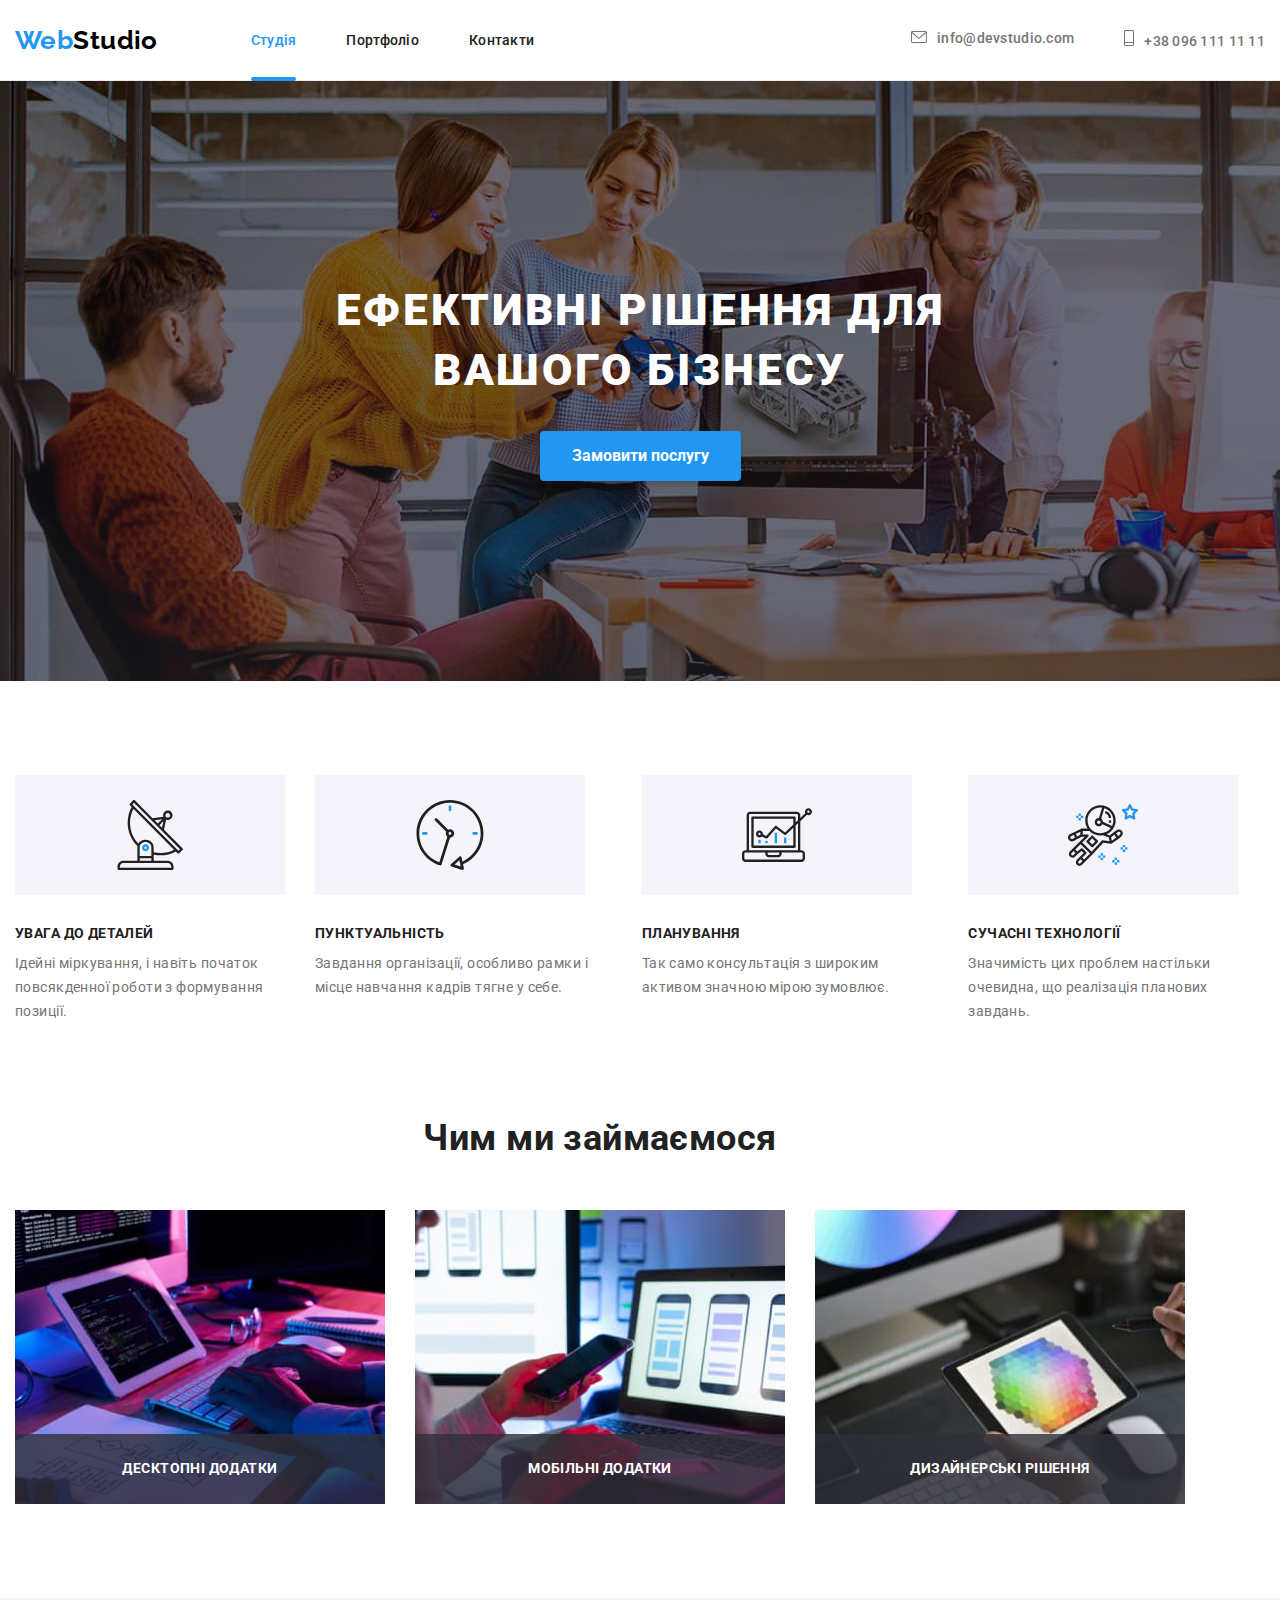
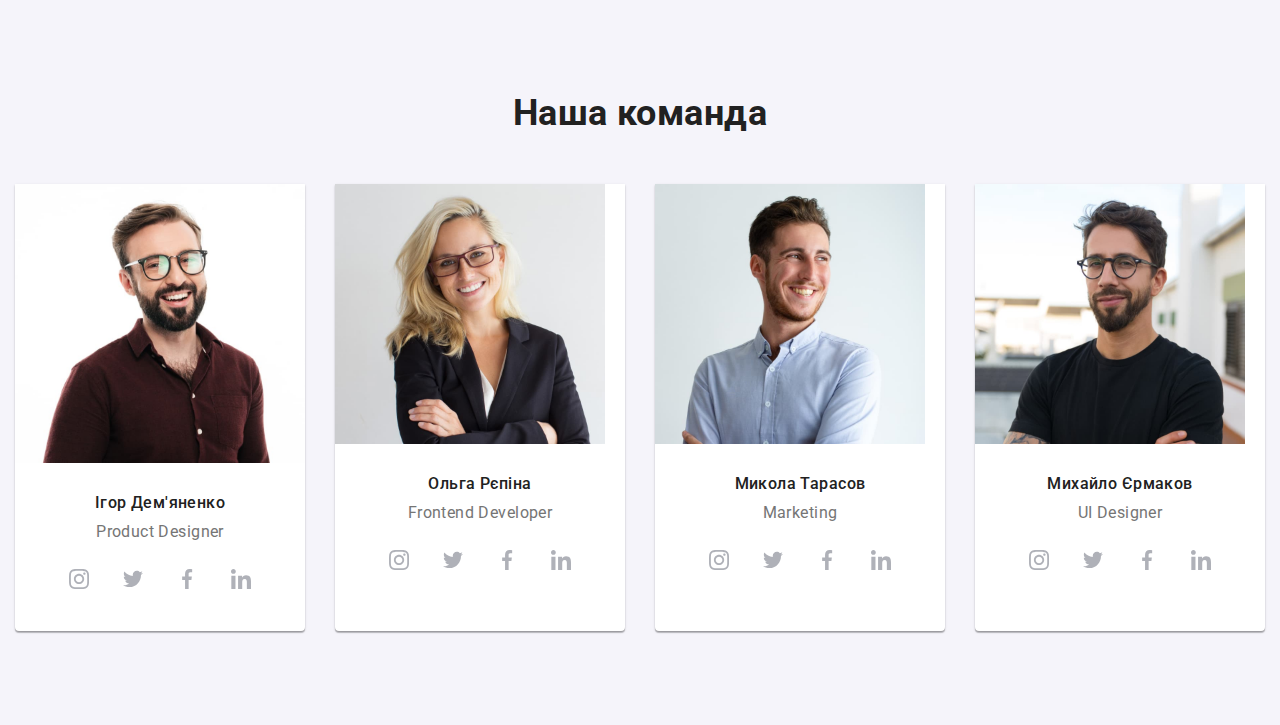
==== commit 129c5998: "upload" ====
--- a/index.html
+++ b/index.html
@@ -121,32 +121,41 @@
             </div>
         </section> 
         <!--Display-->
-        <!-- <section class="section display-section">
+         <section class="section display-section">
             <div class="container">
             <h2 class="section-title">Чим ми займаємося</h2>
             <ul class="display-list list">
                 <li class="display-list__item">
-                    <img src="./images/notepad.jpg" alt="Планшет" width="370">
+                    <img 
+                    srcset="./images/notepad@2x.jpg 2x"
+                    src="./images/notepad.jpg" alt="Планшет">
                     <p class="display-list__item_overlay">Десктопні додатки</p>
                 </li>
                 <li class="display-list__item">
-                    <img src="./images/phones.jpg" alt="Макети телефонів" width="370">
+                    <img
+                    srcset="./images/phones@2x.jpg 2x"
+                     src="./images/phones.jpg" alt="Макети телефонів">
                     <p class="display-list__item_overlay">Мобільні додатки</p>
                 </li>
                 <li class="display-list__item">
-                    <img src="./images/palette.jpg" alt="Палітра кольорів" width="370">
+                    <img
+                    srcset="./images/palette@2x.jpg 2x"
+                     src="./images/palette.jpg" alt="Палітра кольорів">
                     <p class="display-list__item_overlay">Дизайнерські рішення</p>
                 </li>
             </ul>
             </div>
-        </section> -->
+        </section>
         <!--Employees-->
-        <!-- <section class="section employees-section">
+         <section class="section employees-section">
             <div class="container">
             <h2 class="section-title">Наша команда</h2>
             <ul class="employees-list list">
                 <li class="employees-list__wrapper list">
-                    <img src="./images/pers11.jpg" alt="Усміхнений працівник" width="270">
+                    <picture>
+                        <source srcset="" media="">
+                    <img src="./images/pers11.jpg" alt="Усміхнений працівник">
+                    </picture>
                     <div class="employee">
                     <h3 class="employee__name">Ігор Дем'яненко</h3>
                     <p class="employee__position" lang="en">Product Designer</p>
@@ -295,7 +304,7 @@
                 </li>
             </ul>
             </div>
-        </section> -->
+        </section> 
         <!--Clients-->
         <!-- <section class="section">
             <div class="container">
--- a/css/main.min.css
+++ b/css/main.min.css
@@ -1 +1 @@
-:root{--bgd-page-color: #F5F5F5;--bgd-light-color: #FFFFFF;--bgd-dark-color: #2F303A;--bgd-secondary-color: #F5F4FA;--border-line: #ECECEC;--second-border-line: #EEEEEE;--main-font-color: #212121;--secondary-font-color: #757575;--light-font-color: #fff;--light-secondary-font-color: rgba(255, 255, 255, 0.6);--accent-color: #2196F3;--logo-color: #000000;--icons: #AFB1B8;--bg-footer-icon: rgba(255, 255, 255, 0.1);--transition-dur-and-func: 250ms cubic-bezier(0.4, 0, 0.2, 1)}.visually-hidden{position:absolute;white-space:nowrap;width:1px;height:1px;overflow:hidden;border:0;padding:0;clip:rect(0 0 0 0);clip-path:inset(50%);margin:-1px}.company-list__link,.employee-social-item__link,.display-list__item_overlay,.features-list__box,.mobile-menu__close-btn,.modal-close-btn{display:flex;align-items:center;justify-content:center}body{background-color:var(--bgd-light-color);font-family:"Roboto","Raleway",sans-serif;font-size:14px;letter-spacing:.03em;color:var(--main-font-color)}h1,h2,h3,p{margin-top:0;margin-bottom:0}ul,ol{margin-top:0;margin-bottom:0;padding-left:0}img{display:block;max-width:100%;height:auto}button{display:block;margin:0 auto;cursor:pointer;border:none;border-radius:4px}.link{text-decoration:none;color:inherit}.list{padding-left:0;margin:0;list-style:none}.section{padding-top:60px;padding-bottom:60px}@media screen and (min-width: 1200px){.section{padding-top:94px;padding-bottom:94px}}.container{padding-left:15px;padding-right:15px}@media screen and (min-width: 480px){.container .container{width:480px;margin-left:auto;margin-right:auto}}@media screen and (min-width: 768px){.container .container{width:768px}}@media screen and (min-width: 1200px){.container .container{width:1200px}}.hero-button{background-color:var(--accent-color);padding:10px 24px;text-align:center;display:inline-block;font-weight:700;font-size:16px;line-height:1.875;color:var(--light-font-color);box-shadow:0px 4px 4px rgba(0,0,0,.15)}@media screen and (min-width: 1200px){.hero-button{padding:10px 32px}}.buttons-list{margin-bottom:50px;display:flex;justify-content:center;gap:8px}.buttons-list__name{padding:6px 22px;display:inline-block;text-align:center;font-family:inherit;min-width:73px;font-weight:500;font-size:16px;line-height:1.625;letter-spacing:.03em;color:var(--main-font-color);background-color:var(--bgd-secondary-color);transition:background-color var(--transition-dur-and-func),color var(--transition-dur-and-func),box-shadow var(--transition-dur-and-func)}.buttons-list__name:hover,.buttons-list__name:focus{background-color:var(--accent-color);color:var(--light-font-color);box-shadow:0px 3px 1px rgba(0,0,0,.1),0px 1px 2px rgba(0,0,0,.08),0px 2px 2px rgba(0,0,0,.12);border-radius:4px}.section-title{margin-bottom:50px;text-align:center;font-weight:700;font-size:36px;line-height:1.17;color:var(--main-font-color)}.logo{margin-right:93px;font-family:"Raleway",sans-serif;font-weight:700;font-size:26px;line-height:1.17;color:var(--accent-color);text-align:center}.accent{color:var(--logo-color)}.page-footer__logo{display:inline-block;margin-bottom:20px;font-family:"Raleway",sans-serif;font-weight:700;font-size:26px;line-height:1.17;color:var(--accent-color)}.accented{color:var(--light-font-color)}.backdrop{position:fixed;top:0;left:0;width:100%;height:100%;background-color:rgba(47,48,58,.4);z-index:100;transition:opacity var(--transition-dur-and-func),visibility var(--transition-dur-and-func)}.backdrop.is-hidden{visibility:hidden;opacity:0;pointer-events:none}.modal{position:absolute;top:50%;left:50%;padding:40px;transform:translate(-50%, -50%);width:450px;height:609px;background-color:var(--bgd-light-color);border-radius:4px}.modal:hover,.modal:focus{box-shadow:0px 1px 3px rgba(0,0,0,.12),0px 1px 1px rgba(0,0,0,.14),0px 2px 1px rgba(0,0,0,.2)}@media screen and (min-width: 1200px){.modal{width:528px;height:581px}}.modal-close-btn{position:absolute;background-color:rgba(0,0,0,0);top:8px;right:8px;width:30px;height:30px;border:1px solid rgba(0,0,0,.1);border-radius:50%;padding:0;transition:fill var(--transition-dur-and-func)}.modal-close-btn:hover,.modal-close-btn:focus{fill:var(--accent-color)}.modal-form-title{font-style:normal;font-weight:700;font-size:20px;line-height:1.5;text-align:center;color:var(--main-font-color);margin-bottom:12px}@media screen and (min-width: 1200px){.modal-form-title{line-height:1.15}}.modal-form-field{margin-bottom:10px}.modal-form-field-desc{display:block;font-weight:400;font-size:12px;line-height:1.16;letter-spacing:.01em;color:var(--secondary-font-color);margin-bottom:4px}.modal-form{display:flex;flex-direction:column}.modal-form-input{display:flex;width:100%;height:40px;border:1px solid rgba(33,33,33,.2);border-radius:4px;padding-left:42px;cursor:pointer;transition:border-color var(--transition-dur-and-func)}.modal-form-input:focus{outline:none;border-color:var(--accent-color)}.modal-icon{position:absolute;top:50%;left:13px;transform:translateY(-50%);width:18px;height:18px;transition:fill var(--transition-dur-and-func)}.modal-form-input:focus+.modal-icon{fill:var(--accent-color)}.modal-form-input-wrapper{position:relative;display:block}.modal-form-message{width:100%;height:120px;padding:12px 16px;border:1px solid rgba(33,33,33,.2);border-radius:4px;resize:none;transition:border-color var(--transition-dur-and-func)}.modal-form-message::placeholder{font-family:"Roboto";font-style:normal;font-weight:400;font-size:12px;line-height:1.16;letter-spacing:.01em;color:rgba(117,117,117,.5)}.modal-form-message:focus{outline:none;border-color:var(--accent-color)}.modal-form-own-checkbox{width:16px;height:15px;border:1px solid rgba(33,33,33,.2);border-radius:3px;margin-right:8px;transition:background-color var(--transition-dur-and-func)}.modal-form-check:checked+.modal-form-own-checkbox{background-color:var(--accent-color)}.modal-form-own-checkbox-icon{display:none;transition:fill var(--transition-dur-and-func)}.modal-form-check:checked+.modal-form-own-checkbox .modal-form-own-checkbox-icon{display:block;fill:var(--light-font-color)}.modal-form-check{appearance:none;position:absolute}.modal-form-check-field{display:flex;align-items:center;justify-content:left;margin-bottom:30px}@media screen and (min-width: 1200px){.modal-form-check-field{display:flex;align-items:center;justify-content:center}}.checkbox-frase{font-size:12px;line-height:1.16;color:var(--secondary-font-color)}@media screen and (min-width: 1200px){.checkbox-frase{font-size:14px;line-height:1.71}}.checkbox-terms{font-size:12px;line-height:1.16;color:var(--accent-color)}@media screen and (min-width: 1200px){.checkbox-terms{font-size:14px;line-height:1.71}}.modal-form-submit{min-width:200px;padding:10px 52px;background-color:var(--bgd-secondary-color);color:var(--main-font-color);box-shadow:0px 4px 4px rgba(0,0,0,.15);border-radius:4px;font-weight:700;font-size:16px;line-height:1.88;align-items:center;letter-spacing:.06em;cursor:pointer;transition:background-color var(--transition-dur-and-func),color var(--transition-dur-and-func)}.modal-form-submit:hover,.modal-form-submit:focus{background-color:var(--accent-color);color:var(--light-font-color)}.mobile-menu{position:fixed;z-index:100;top:0;left:0;width:100%;height:100%;background-color:var(--bgd-light-color);box-shadow:0px 4px 8px rgba(0,0,0,.04),0px 2px 4px rgba(0,0,0,.08),0px 1px 3px rgba(0,0,0,.16);opacity:0;visibility:hidden;pointer-events:none}.mobile-menu.is-open{opacity:1;visibility:visible;pointer-events:auto}.mobile-menu__container{position:relative;padding-left:40px;padding-top:10px}.mobile-menu__close-btn{line-height:0;position:absolute;top:10px;right:15px;width:40px;height:40px;border:none;background-color:rgba(0,0,0,0);padding:0;cursor:pointer;transition:fill var(--transition-dur-and-func)}.mobile-menu__close-btn:hover,.mobile-menu__close-btn:focus{fill:var(--accent-color)}.mobile-nav-list__item{margin-bottom:32px}.mobile-nav-list__item:first-child{margin-top:38px}.mobile-nav-list__item:last-child{margin-bottom:302px}.mobile-nav-list__link{font-weight:500;font-size:40px;line-height:1.18;letter-spacing:.02em;color:var(--main-font-color);transition:color var(--transition-dur-and-func)}.mobile-nav-list__link:hover,.mobile-nav-list__link:focus{color:var(--accent-color)}.mobile-nav-list__link_current{color:var(--accent-color)}.mobile-nav-contacts-list__item{margin-bottom:32px}.mobile-nav-contacts-list__item:last-child{margin-bottom:64px}.mobile-nav-contacts-list__link_tel{font-weight:500;font-size:34px;line-height:1.18;letter-spacing:.02em;color:var(--secondary-font-color);transition:color var(--transition-dur-and-func)}.mobile-nav-contacts-list__link_tel:hover,.mobile-nav-contacts-list__link_tel:focus{color:var(--accent-color)}.mobile-nav-contacts-list__link_mail{font-weight:500;font-size:24px;line-height:1.16;letter-spacing:.02em;color:var(--secondary-font-color);transition:color var(--transition-dur-and-func)}.mobile-nav-contacts-list__link_mail:hover,.mobile-nav-contacts-list__link_mail:focus{color:var(--accent-color)}.mobile-nav-social-list{display:flex}.mobile-nav-social-list__link{font-weight:500;font-size:18px;line-height:1.22;letter-spacing:.02em;color:var(--secondary-font-color);transition:color var(--transition-dur-and-func)}.mobile-nav-social-list__link:hover,.mobile-nav-social-list__link:focus{color:var(--accent-color)}.vl{border:1px solid rgba(33,33,33,.2);transform:rotate(90deg);margin-right:10px;margin-left:10px}.nav-list{display:none}.contact-nav-list{display:none}.open-mobile-btn{line-height:0;border:none;background-color:rgba(0,0,0,0);padding:0;margin:0}.open-mobile-btn__icon{width:40px;height:40px}.page-header{padding-top:16px;padding-bottom:16px;border-bottom:1px solid var(--border-line)}.page-header__container{display:flex;align-items:center;justify-content:space-between}@media screen and (min-width: 768px){.page-header{padding-top:25px;padding-bottom:25px}.nav-list{display:flex}.page-header-nav{display:flex;align-items:center}.page-header-nav .nav-list__item:not(:last-child){margin-right:50px}.nav-list__link{font-weight:500;line-height:1.14;letter-spacing:.02em;color:var(--main-font-color);padding-top:32px;padding-bottom:32px;position:relative;transition:color var(--transition-dur-and-func)}.nav-list__link:hover,.nav-list__link:focus{color:var(--accent-color)}.nav-list__link_current{font-weight:500;line-height:1.14;letter-spacing:.02em;color:var(--accent-color);padding-top:32px;padding-bottom:32px;position:relative;transition:color var(--transition-dur-and-func)}.nav-list__link_current::after{content:"";position:absolute;left:0;bottom:-1px;display:block;width:100%;height:4px;background-color:var(--accent-color);border-radius:2px}.open-mobile-btn{display:none}.contact-nav-list{display:block;margin-left:auto}.contact-nav-list__img{margin-right:8px;fill:currentColor}.contact-nav-list__link{font-weight:500;font-size:12px;line-height:1.16;letter-spacing:.02em;color:var(--secondary-font-color);transition:color var(--transition-dur-and-func),text-shadow var(--transition-dur-and-func)}.contact-nav-list__link:hover,.contact-nav-list__link:focus{color:var(--accent-color);text-shadow:0px 4px 4px rgba(0,0,0,.25)}.contact-nav-list__link:first-child{margin-bottom:10px}}@media screen and (min-width: 1200px){.contact-nav-list{display:flex}.contact-nav-list .contact-nav-list__item:not(:last-child){margin-right:50px}.contact-nav-list__img{margin-right:10px}.contact-nav-list__link{margin-left:auto;font-weight:500;font-size:14px;line-height:1.14}}.hero-container{text-align:center}.hero-section{background-color:var(--bgd-dark-color);background-image:linear-gradient(rgba(0, 0, 0, 0.2), rgba(47, 48, 58, 0.4)),url("/images.mob/hero-mob.jpg");background-size:cover;background-repeat:no-repeat;max-width:480px;height:400px;margin:0 auto;padding-top:118px;padding-bottom:118px}@media screen and (min-device-pixel-ratio: 2)and (max-width: 767px),screen and (min-resolution: 192dpi)and (max-width: 767px),screen and (min-resolution: 2dppx)and (max-width: 767px){.hero-section{background-image:url("/images.mob/hero-mob@2x.jpg")}}@media screen and (min-width: 768px){.hero-section{max-width:768px;background-image:linear-gradient(rgba(0, 0, 0, 0.2), rgba(47, 48, 58, 0.4)),url("/images.tablet/hero-tablet.jpg")}}@media screen and (min-device-pixel-ratio: 2)and (min-width: 768px),screen and (min-resolution: 192dpi)and (min-width: 768px),screen and (min-resolution: 2dppx)and (min-width: 768px){.hero-section{background-image:url("/images.tablet/hero-tablet@2x.jpg")}}@media screen and (min-width: 1200px){.hero-section{max-width:1600px;height:600px;padding-top:200px;padding-bottom:200px;background-image:linear-gradient(rgba(0, 0, 0, 0.2), rgba(47, 48, 58, 0.4)),url("/images/hero.jpg")}}@media screen and (min-device-pixel-ratio: 2)and (min-width: 1200px),screen and (min-resolution: 192dpi)and (min-width: 1200px),screen and (min-resolution: 2dppx)and (min-width: 1200px){.hero-section{background-image:url("/images/hero@2x.jpg")}}.hero-slogan{text-transform:uppercase;width:360px;margin:0 auto;margin-bottom:30px;font-weight:900;font-size:26px;line-height:1.62;letter-spacing:.06em;color:var(--light-font-color)}@media screen and (min-width: 1200px){.hero-slogan{width:696px;font-size:44px;line-height:1.36}}.features-list{display:block}@media screen and (min-width: 768px){.features-list{display:flex;flex-wrap:wrap}}@media screen and (min-width: 1200px){.features-list{flex-wrap:nowrap}}.features-list__box{width:450px;height:120px;background-color:var(--bgd-secondary-color);margin-bottom:30px}@media screen and (min-width: 768px){.features-list__box{width:354px}}@media screen and (min-width: 1200px){.features-list__box{width:270px}}@media screen and (max-width: 767px){.features-list__item:not(:last-child){margin-bottom:30px}}.features-list__name{text-transform:uppercase;margin-bottom:10px;font-weight:700;font-size:14px;line-height:1.1428571429;color:var(--main-font-color)}.features-list__description{font-weight:400;font-size:14px;line-height:1.7142857143;color:var(--secondary-font-color)}.display-section{padding-top:0}.display-list{display:flex;gap:30px}.display-list__item{flex-basis:calc((100% - 60px)/3);position:relative}.display-list__item_overlay{position:absolute;color:var(--light-font-color);background-color:rgba(47,48,58,.8);bottom:0;width:100%;height:70px;font-weight:700;line-height:1.14;text-transform:uppercase}.employees-section{background-color:var(--bgd-secondary-color)}.employees-list{display:flex;gap:30px}.employees-list__wrapper{background-color:var(--bgd-light-color);box-shadow:0px 1px 3px rgba(0,0,0,.12),0px 1px 1px rgba(0,0,0,.14),0px 2px 1px rgba(0,0,0,.2);border-radius:0px 0px 4px 4px;flex-basis:calc((100% - 90px)/4)}.employee{padding-top:30px;padding-bottom:30px;text-align:center}.employee__name{margin-bottom:10px;font-weight:500;font-size:16px;line-height:1.19;color:var(--main-font-color)}.employee__position{font-weight:400;font-size:16px;line-height:1.19;color:var(--secondary-font-color);margin-bottom:16px}.employee-social-list{display:flex;justify-content:center;column-gap:10px}.employee-social-item__icon{fill:currentColor;transition:fill var(--transition-dur-and-func)}.employee-social-item__link{width:44px;height:44px;border-radius:50%;color:var(--icons);background-color:var(--bgd-light-color);transition:background-color var(--transition-dur-and-func),color var(--light-font-color)}.employee-social-item__link:hover,.employee-social-item__link:focus{color:var(--light-font-color);background-color:var(--accent-color)}.company-list{display:flex;justify-content:center;column-gap:30px}.company-list__icon{fill:currentColor;transition:fill var(--transition-dur-and-func)}.company-list__link:hover .company-list__icon,.company-list__link:focus .company-list__icon{fill:var(--accent-color)}.company-list__link{width:170px;height:92px;color:var(--icons);border:1px solid var(--icons);border-radius:4px;transition:color var(--transition-dur-and-func),border var(--transition-dur-and-func)}.company-list__link:hover,.company-list__link:focus{color:var(--accent-color);border:1px solid var(--accent-color)}.projects-list{display:flex;flex-wrap:wrap;gap:30px}.projects-list__example{background-color:var(--bgd-light-color);transition:box-shadow var(--transition-dur-and-func)}.projects-list__link{text-decoration:none;color:inherit}.projects-list__link:hover,.projects-list__link:focus{display:block;box-shadow:0px 1px 1px rgba(0,0,0,.12),0px 4px 4px rgba(0,0,0,.06),1px 4px 6px rgba(0,0,0,.16)}.projects-list__img_wrapper{position:relative;overflow:hidden}.projects-list__img_overlay{position:absolute;background-color:rgba(33,150,243,.9);color:var(--light-font-color);font-size:18px;line-height:1.55;padding:63px 24px;top:0;left:0;width:100%;height:101%;overflow:auto;transform:translateY(100%);transition:transform var(--transition-dur-and-func)}.projects-list__link:hover .projects-list__img_overlay,.projects-list__link:focus .projects-list__img_overlay{transform:translateY(0%)}.projects-list__work{padding:20px 24px;border:1px solid var(--second-border-line);border-top:0}.projects-list__name{margin-bottom:4px;font-weight:700;font-size:18px;line-height:2;letter-spacing:.06em;color:var(--main-font-color)}.projects-list__type{font-weight:400;font-size:16px;line-height:1.88;color:var(--secondary-font-color)}.page-footer{background-color:var(--bgd-dark-color);padding-top:60px;padding-bottom:60px}.page-footer-container{display:flex;align-items:baseline}.footer-address__item:not(:last-child){margin-bottom:9px}.footer-address__place{font-family:"Roboto",sans-serif;font-style:normal;font-weight:400;line-height:1.71;color:var(--light-font-color)}.footer-address__contacts{font-family:inherit;font-style:normal;font-weight:400;line-height:1.71;color:var(--light-secondary-font-color);transition:color var(--transition-dur-and-func)}.footer-address__contacts:hover,.footer-address__contacts:focus{color:var(--accent-color)}.footer-join-container{margin-left:70px}.footer-join-title{font-family:"Roboto",sans-serif;font-weight:700;font-size:14px;line-height:1.14;letter-spacing:.03em;text-transform:uppercase;color:var(--light-font-color);margin-bottom:20px}.footer-icon{fill:var(--bgd-light-color)}.footer-icons-list{display:flex;justify-content:center;column-gap:10px}.footer-icons-list__link{display:flex;align-items:center;justify-content:center;width:44px;height:44px;border-radius:50%;background-color:var(--bg-footer-icon);transition:background-color var(--transition-dur-and-func)}.footer-icons-list__link:hover,.footer-icons-list__link:focus{background-color:var(--accent-color)}.form-footer-modal{display:flex;align-items:center}.footer-area-subscribe{margin-left:auto}.footer-subscribe-wrapper{position:relative;display:inline-flex;align-items:center}.form-footer-subscribe{font-weight:700;font-size:14px;line-height:1.14;text-transform:uppercase;color:var(--light-font-color);margin-bottom:20px}.footer-btn-subscribe{width:200px;height:50px;padding:10px 62px 10px 28px;background-color:var(--bg-footer-icon);color:var(--light-font-color);box-shadow:0px 4px 4px rgba(0,0,0,.15);border-radius:4px;font-weight:700;font-size:16px;line-height:1.88;align-items:center;letter-spacing:.06em;cursor:pointer;margin-left:12px;transition:background-color var(--transition-dur-and-func)}.footer-btn-subscribe:hover,.footer-btn-subscribe:focus{background-color:var(--accent-color)}.form-footer-wrapper{position:relative;display:flex;align-items:center}.form-footer-input{display:flex;padding-left:16px;width:358px;height:50px;border:1px solid rgba(255,255,255,.3);filter:drop-shadow(0px 4px 4px rgba(0, 0, 0, 0.15));border-radius:4px;color:rgba(255,255,255,.6);background-color:var(--bgd-dark-color)}.form-footer-input::placeholder{font-weight:400;font-size:16px;line-height:1.25;letter-spacing:.03em;color:rgba(255,255,255,.6)}.form-footer-input:focus{outline:none}.footer-btn-icon{width:24px;height:24px;fill:var(--bgd-light-color);position:absolute;top:50%;right:28px;transform:translateY(-50%);margin-left:10px}/*# sourceMappingURL=main.min.css.map */+:root{--bgd-page-color: #F5F5F5;--bgd-light-color: #FFFFFF;--bgd-dark-color: #2F303A;--bgd-secondary-color: #F5F4FA;--border-line: #ECECEC;--second-border-line: #EEEEEE;--main-font-color: #212121;--secondary-font-color: #757575;--light-font-color: #fff;--light-secondary-font-color: rgba(255, 255, 255, 0.6);--accent-color: #2196F3;--logo-color: #000000;--icons: #AFB1B8;--bg-footer-icon: rgba(255, 255, 255, 0.1);--transition-dur-and-func: 250ms cubic-bezier(0.4, 0, 0.2, 1)}.visually-hidden{position:absolute;white-space:nowrap;width:1px;height:1px;overflow:hidden;border:0;padding:0;clip:rect(0 0 0 0);clip-path:inset(50%);margin:-1px}.company-list__link,.employee-social-item__link,.features-list__box,.mobile-menu__close-btn,.modal-close-btn{display:flex;align-items:center;justify-content:center}body{background-color:var(--bgd-light-color);font-family:"Roboto","Raleway",sans-serif;font-size:14px;letter-spacing:.03em;color:var(--main-font-color)}h1,h2,h3,p{margin-top:0;margin-bottom:0}ul,ol{margin-top:0;margin-bottom:0;padding-left:0}img{display:block;max-width:100%;height:auto}button{display:block;margin:0 auto;cursor:pointer;border:none;border-radius:4px}.link{text-decoration:none;color:inherit}.list{padding-left:0;margin:0;list-style:none}.section{padding-top:60px;padding-bottom:60px}@media screen and (min-width: 1200px){.section{padding-top:94px;padding-bottom:94px}}.container{padding-left:15px;padding-right:15px}@media screen and (min-width: 480px){.container .container{width:480px;margin-left:auto;margin-right:auto}}@media screen and (min-width: 768px){.container .container{width:768px}}@media screen and (min-width: 1200px){.container .container{width:1200px}}.hero-button{background-color:var(--accent-color);padding:10px 24px;text-align:center;display:inline-block;font-weight:700;font-size:16px;line-height:1.875;color:var(--light-font-color);box-shadow:0px 4px 4px rgba(0,0,0,.15)}@media screen and (min-width: 1200px){.hero-button{padding:10px 32px}}.buttons-list{margin-bottom:50px;display:flex;justify-content:center;gap:8px}.buttons-list__name{padding:6px 22px;display:inline-block;text-align:center;font-family:inherit;min-width:73px;font-weight:500;font-size:16px;line-height:1.625;letter-spacing:.03em;color:var(--main-font-color);background-color:var(--bgd-secondary-color);transition:background-color var(--transition-dur-and-func),color var(--transition-dur-and-func),box-shadow var(--transition-dur-and-func)}.buttons-list__name:hover,.buttons-list__name:focus{background-color:var(--accent-color);color:var(--light-font-color);box-shadow:0px 3px 1px rgba(0,0,0,.1),0px 1px 2px rgba(0,0,0,.08),0px 2px 2px rgba(0,0,0,.12);border-radius:4px}.section-title{margin-bottom:50px;text-align:center;font-weight:700;font-size:36px;line-height:1.17;color:var(--main-font-color)}.logo{margin-right:93px;font-family:"Raleway",sans-serif;font-weight:700;font-size:26px;line-height:1.17;color:var(--accent-color);text-align:center}.accent{color:var(--logo-color)}.page-footer__logo{display:inline-block;margin-bottom:20px;font-family:"Raleway",sans-serif;font-weight:700;font-size:26px;line-height:1.17;color:var(--accent-color)}.accented{color:var(--light-font-color)}.backdrop{position:fixed;top:0;left:0;width:100%;height:100%;background-color:rgba(47,48,58,.4);z-index:100;transition:opacity var(--transition-dur-and-func),visibility var(--transition-dur-and-func)}.backdrop.is-hidden{visibility:hidden;opacity:0;pointer-events:none}.modal{position:absolute;top:50%;left:50%;padding:40px;transform:translate(-50%, -50%);width:450px;height:609px;background-color:var(--bgd-light-color);border-radius:4px}.modal:hover,.modal:focus{box-shadow:0px 1px 3px rgba(0,0,0,.12),0px 1px 1px rgba(0,0,0,.14),0px 2px 1px rgba(0,0,0,.2)}@media screen and (min-width: 1200px){.modal{width:528px;height:581px}}.modal-close-btn{position:absolute;background-color:rgba(0,0,0,0);top:8px;right:8px;width:30px;height:30px;border:1px solid rgba(0,0,0,.1);border-radius:50%;padding:0;transition:fill var(--transition-dur-and-func)}.modal-close-btn:hover,.modal-close-btn:focus{fill:var(--accent-color)}.modal-form-title{font-style:normal;font-weight:700;font-size:20px;line-height:1.5;text-align:center;color:var(--main-font-color);margin-bottom:12px}@media screen and (min-width: 1200px){.modal-form-title{line-height:1.15}}.modal-form-field{margin-bottom:10px}.modal-form-field-desc{display:block;font-weight:400;font-size:12px;line-height:1.16;letter-spacing:.01em;color:var(--secondary-font-color);margin-bottom:4px}.modal-form{display:flex;flex-direction:column}.modal-form-input{display:flex;width:100%;height:40px;border:1px solid rgba(33,33,33,.2);border-radius:4px;padding-left:42px;cursor:pointer;transition:border-color var(--transition-dur-and-func)}.modal-form-input:focus{outline:none;border-color:var(--accent-color)}.modal-icon{position:absolute;top:50%;left:13px;transform:translateY(-50%);width:18px;height:18px;transition:fill var(--transition-dur-and-func)}.modal-form-input:focus+.modal-icon{fill:var(--accent-color)}.modal-form-input-wrapper{position:relative;display:block}.modal-form-message{width:100%;height:120px;padding:12px 16px;border:1px solid rgba(33,33,33,.2);border-radius:4px;resize:none;transition:border-color var(--transition-dur-and-func)}.modal-form-message::placeholder{font-family:"Roboto";font-style:normal;font-weight:400;font-size:12px;line-height:1.16;letter-spacing:.01em;color:rgba(117,117,117,.5)}.modal-form-message:focus{outline:none;border-color:var(--accent-color)}.modal-form-own-checkbox{width:16px;height:15px;border:1px solid rgba(33,33,33,.2);border-radius:3px;margin-right:8px;transition:background-color var(--transition-dur-and-func)}.modal-form-check:checked+.modal-form-own-checkbox{background-color:var(--accent-color)}.modal-form-own-checkbox-icon{display:none;transition:fill var(--transition-dur-and-func)}.modal-form-check:checked+.modal-form-own-checkbox .modal-form-own-checkbox-icon{display:block;fill:var(--light-font-color)}.modal-form-check{appearance:none;position:absolute}.modal-form-check-field{display:flex;align-items:center;justify-content:left;margin-bottom:30px}@media screen and (min-width: 1200px){.modal-form-check-field{display:flex;align-items:center;justify-content:center}}.checkbox-frase{font-size:12px;line-height:1.16;color:var(--secondary-font-color)}@media screen and (min-width: 1200px){.checkbox-frase{font-size:14px;line-height:1.71}}.checkbox-terms{font-size:12px;line-height:1.16;color:var(--accent-color)}@media screen and (min-width: 1200px){.checkbox-terms{font-size:14px;line-height:1.71}}.modal-form-submit{min-width:200px;padding:10px 52px;background-color:var(--bgd-secondary-color);color:var(--main-font-color);box-shadow:0px 4px 4px rgba(0,0,0,.15);border-radius:4px;font-weight:700;font-size:16px;line-height:1.88;align-items:center;letter-spacing:.06em;cursor:pointer;transition:background-color var(--transition-dur-and-func),color var(--transition-dur-and-func)}.modal-form-submit:hover,.modal-form-submit:focus{background-color:var(--accent-color);color:var(--light-font-color)}.mobile-menu{position:fixed;z-index:100;top:0;left:0;width:100%;height:100%;background-color:var(--bgd-light-color);box-shadow:0px 4px 8px rgba(0,0,0,.04),0px 2px 4px rgba(0,0,0,.08),0px 1px 3px rgba(0,0,0,.16);opacity:0;visibility:hidden;pointer-events:none}.mobile-menu.is-open{opacity:1;visibility:visible;pointer-events:auto}.mobile-menu__container{position:relative;padding-left:40px;padding-top:10px}.mobile-menu__close-btn{line-height:0;position:absolute;top:10px;right:15px;width:40px;height:40px;border:none;background-color:rgba(0,0,0,0);padding:0;cursor:pointer;transition:fill var(--transition-dur-and-func)}.mobile-menu__close-btn:hover,.mobile-menu__close-btn:focus{fill:var(--accent-color)}.mobile-nav-list__item{margin-bottom:32px}.mobile-nav-list__item:first-child{margin-top:38px}.mobile-nav-list__item:last-child{margin-bottom:302px}.mobile-nav-list__link{font-weight:500;font-size:40px;line-height:1.18;letter-spacing:.02em;color:var(--main-font-color);transition:color var(--transition-dur-and-func)}.mobile-nav-list__link:hover,.mobile-nav-list__link:focus{color:var(--accent-color)}.mobile-nav-list__link_current{color:var(--accent-color)}.mobile-nav-contacts-list__item{margin-bottom:32px}.mobile-nav-contacts-list__item:last-child{margin-bottom:64px}.mobile-nav-contacts-list__link_tel{font-weight:500;font-size:34px;line-height:1.18;letter-spacing:.02em;color:var(--secondary-font-color);transition:color var(--transition-dur-and-func)}.mobile-nav-contacts-list__link_tel:hover,.mobile-nav-contacts-list__link_tel:focus{color:var(--accent-color)}.mobile-nav-contacts-list__link_mail{font-weight:500;font-size:24px;line-height:1.16;letter-spacing:.02em;color:var(--secondary-font-color);transition:color var(--transition-dur-and-func)}.mobile-nav-contacts-list__link_mail:hover,.mobile-nav-contacts-list__link_mail:focus{color:var(--accent-color)}.mobile-nav-social-list{display:flex}.mobile-nav-social-list__link{font-weight:500;font-size:18px;line-height:1.22;letter-spacing:.02em;color:var(--secondary-font-color);transition:color var(--transition-dur-and-func)}.mobile-nav-social-list__link:hover,.mobile-nav-social-list__link:focus{color:var(--accent-color)}.vl{border:1px solid rgba(33,33,33,.2);transform:rotate(90deg);margin-right:10px;margin-left:10px}.nav-list{display:none}.contact-nav-list{display:none}.open-mobile-btn{line-height:0;border:none;background-color:rgba(0,0,0,0);padding:0;margin:0}.open-mobile-btn__icon{width:40px;height:40px}.page-header{padding-top:16px;padding-bottom:16px;border-bottom:1px solid var(--border-line)}.page-header__container{display:flex;align-items:center;justify-content:space-between}@media screen and (min-width: 768px){.page-header{padding-top:25px;padding-bottom:25px}.nav-list{display:flex}.page-header-nav{display:flex;align-items:center}.page-header-nav .nav-list__item:not(:last-child){margin-right:50px}.nav-list__link{font-weight:500;line-height:1.14;letter-spacing:.02em;color:var(--main-font-color);padding-top:32px;padding-bottom:32px;position:relative;transition:color var(--transition-dur-and-func)}.nav-list__link:hover,.nav-list__link:focus{color:var(--accent-color)}.nav-list__link_current{font-weight:500;line-height:1.14;letter-spacing:.02em;color:var(--accent-color);padding-top:32px;padding-bottom:32px;position:relative;transition:color var(--transition-dur-and-func)}.nav-list__link_current::after{content:"";position:absolute;left:0;bottom:-1px;display:block;width:100%;height:4px;background-color:var(--accent-color);border-radius:2px}.open-mobile-btn{display:none}.contact-nav-list{display:block;margin-left:auto}.contact-nav-list__img{margin-right:8px;fill:currentColor}.contact-nav-list__link{font-weight:500;font-size:12px;line-height:1.16;letter-spacing:.02em;color:var(--secondary-font-color);transition:color var(--transition-dur-and-func),text-shadow var(--transition-dur-and-func)}.contact-nav-list__link:hover,.contact-nav-list__link:focus{color:var(--accent-color);text-shadow:0px 4px 4px rgba(0,0,0,.25)}.contact-nav-list__link:first-child{margin-bottom:10px}}@media screen and (min-width: 1200px){.contact-nav-list{display:flex}.contact-nav-list .contact-nav-list__item:not(:last-child){margin-right:50px}.contact-nav-list__img{margin-right:10px}.contact-nav-list__link{margin-left:auto;font-weight:500;font-size:14px;line-height:1.14}}.hero-container{text-align:center}.hero-section{background-color:var(--bgd-dark-color);background-image:linear-gradient(rgba(0, 0, 0, 0.2), rgba(47, 48, 58, 0.4)),url("/images.mob/hero-mob.jpg");background-size:cover;background-repeat:no-repeat;max-width:480px;height:400px;margin:0 auto;padding-top:118px;padding-bottom:118px}@media screen and (min-device-pixel-ratio: 2)and (max-width: 767px),screen and (min-resolution: 192dpi)and (max-width: 767px),screen and (min-resolution: 2dppx)and (max-width: 767px){.hero-section{background-image:url("/images.mob/hero-mob@2x.jpg")}}@media screen and (min-width: 768px){.hero-section{max-width:768px;background-image:linear-gradient(rgba(0, 0, 0, 0.2), rgba(47, 48, 58, 0.4)),url("/images.tablet/hero-tablet.jpg")}}@media screen and (min-device-pixel-ratio: 2)and (min-width: 768px),screen and (min-resolution: 192dpi)and (min-width: 768px),screen and (min-resolution: 2dppx)and (min-width: 768px){.hero-section{background-image:url("/images.tablet/hero-tablet@2x.jpg")}}@media screen and (min-width: 1200px){.hero-section{max-width:1600px;height:600px;padding-top:200px;padding-bottom:200px;background-image:linear-gradient(rgba(0, 0, 0, 0.2), rgba(47, 48, 58, 0.4)),url("/images/hero.jpg")}}@media screen and (min-device-pixel-ratio: 2)and (min-width: 1200px),screen and (min-resolution: 192dpi)and (min-width: 1200px),screen and (min-resolution: 2dppx)and (min-width: 1200px){.hero-section{background-image:url("/images/hero@2x.jpg")}}.hero-slogan{text-transform:uppercase;width:360px;margin:0 auto;margin-bottom:30px;font-weight:900;font-size:26px;line-height:1.62;letter-spacing:.06em;color:var(--light-font-color)}@media screen and (min-width: 1200px){.hero-slogan{width:696px;font-size:44px;line-height:1.36}}.features-list{display:block;gap:30px}@media screen and (min-width: 768px){.features-list{display:flex;flex-wrap:wrap}}@media screen and (min-width: 1200px){.features-list{flex-wrap:nowrap}}.features-list__box{width:450px;height:120px;background-color:var(--bgd-secondary-color);margin-bottom:30px}@media screen and (min-width: 768px){.features-list__box{width:354px}}@media screen and (min-width: 1200px){.features-list__box{width:270px}}.features-list__item{flex-basis:calc((100% - 90px)/4)}.features-list__name{text-transform:uppercase;text-align:center;max-width:450px;margin-bottom:10px;font-weight:700;font-size:14px;line-height:1.1428571429;color:var(--main-font-color)}@media screen and (min-width: 768px){.features-list__name{max-width:354px;text-align:left}}.features-list__description{max-width:450px;font-weight:400;font-size:14px;line-height:1.7142857143;color:var(--secondary-font-color);margin-bottom:30px}@media screen and (min-width: 768px){.features-list__description{max-width:354px;margin-bottom:auto}}.display-section{display:none}@media screen and (min-width: 1200px){.display-section{display:flex;padding-top:0}.display-list{display:flex;align-items:center;justify-content:center;gap:30px}.display-list__item{flex-basis:calc((100% - 60px)/3);position:relative}.display-list__item_overlay{position:absolute;display:flex;align-items:center;justify-content:center;color:var(--light-font-color);background-color:rgba(47,48,58,.8);bottom:0;width:100%;height:70px;font-weight:700;line-height:1.14;text-transform:uppercase}}.employees-section{background-color:var(--bgd-secondary-color);display:block}@media screen and (min-width: 768px){.employees-section{display:flex;flex-wrap:wrap}}@media screen and (min-width: 1200px){.employees-section{flex-wrap:nowrap}}.employees-list{display:block;gap:30px}@media screen and (min-width: 768px){.employees-list{display:flex;flex-wrap:wrap}}@media screen and (min-width: 1200px){.employees-list{flex-wrap:nowrap}}.employees-list__wrapper{background-color:var(--bgd-light-color);box-shadow:0px 1px 3px rgba(0,0,0,.12),0px 1px 1px rgba(0,0,0,.14),0px 2px 1px rgba(0,0,0,.2);border-radius:0px 0px 4px 4px;flex-basis:calc((100% - 90px)/4)}.employee{padding-top:30px;padding-bottom:30px;text-align:center}.employee__name{margin-bottom:10px;font-weight:500;font-size:16px;line-height:1.19;color:var(--main-font-color)}.employee__position{font-weight:400;font-size:16px;line-height:1.19;color:var(--secondary-font-color);margin-bottom:16px}.employee-social-list{display:flex;justify-content:center;column-gap:10px}.employee-social-item__icon{fill:currentColor;transition:fill var(--transition-dur-and-func)}.employee-social-item__link{width:44px;height:44px;border-radius:50%;color:var(--icons);background-color:var(--bgd-light-color);transition:background-color var(--transition-dur-and-func),color var(--light-font-color)}.employee-social-item__link:hover,.employee-social-item__link:focus{color:var(--light-font-color);background-color:var(--accent-color)}.company-list{display:flex;justify-content:center;column-gap:30px}.company-list__icon{fill:currentColor;transition:fill var(--transition-dur-and-func)}.company-list__link:hover .company-list__icon,.company-list__link:focus .company-list__icon{fill:var(--accent-color)}.company-list__link{width:170px;height:92px;color:var(--icons);border:1px solid var(--icons);border-radius:4px;transition:color var(--transition-dur-and-func),border var(--transition-dur-and-func)}.company-list__link:hover,.company-list__link:focus{color:var(--accent-color);border:1px solid var(--accent-color)}.projects-list{display:flex;flex-wrap:wrap;gap:30px}.projects-list__example{background-color:var(--bgd-light-color);transition:box-shadow var(--transition-dur-and-func)}.projects-list__link{text-decoration:none;color:inherit}.projects-list__link:hover,.projects-list__link:focus{display:block;box-shadow:0px 1px 1px rgba(0,0,0,.12),0px 4px 4px rgba(0,0,0,.06),1px 4px 6px rgba(0,0,0,.16)}.projects-list__img_wrapper{position:relative;overflow:hidden}.projects-list__img_overlay{position:absolute;background-color:rgba(33,150,243,.9);color:var(--light-font-color);font-size:18px;line-height:1.55;padding:63px 24px;top:0;left:0;width:100%;height:101%;overflow:auto;transform:translateY(100%);transition:transform var(--transition-dur-and-func)}.projects-list__link:hover .projects-list__img_overlay,.projects-list__link:focus .projects-list__img_overlay{transform:translateY(0%)}.projects-list__work{padding:20px 24px;border:1px solid var(--second-border-line);border-top:0}.projects-list__name{margin-bottom:4px;font-weight:700;font-size:18px;line-height:2;letter-spacing:.06em;color:var(--main-font-color)}.projects-list__type{font-weight:400;font-size:16px;line-height:1.88;color:var(--secondary-font-color)}.page-footer{background-color:var(--bgd-dark-color);padding-top:60px;padding-bottom:60px}.page-footer-container{display:flex;align-items:baseline}.footer-address__item:not(:last-child){margin-bottom:9px}.footer-address__place{font-family:"Roboto",sans-serif;font-style:normal;font-weight:400;line-height:1.71;color:var(--light-font-color)}.footer-address__contacts{font-family:inherit;font-style:normal;font-weight:400;line-height:1.71;color:var(--light-secondary-font-color);transition:color var(--transition-dur-and-func)}.footer-address__contacts:hover,.footer-address__contacts:focus{color:var(--accent-color)}.footer-join-container{margin-left:70px}.footer-join-title{font-family:"Roboto",sans-serif;font-weight:700;font-size:14px;line-height:1.14;letter-spacing:.03em;text-transform:uppercase;color:var(--light-font-color);margin-bottom:20px}.footer-icon{fill:var(--bgd-light-color)}.footer-icons-list{display:flex;justify-content:center;column-gap:10px}.footer-icons-list__link{display:flex;align-items:center;justify-content:center;width:44px;height:44px;border-radius:50%;background-color:var(--bg-footer-icon);transition:background-color var(--transition-dur-and-func)}.footer-icons-list__link:hover,.footer-icons-list__link:focus{background-color:var(--accent-color)}.form-footer-modal{display:flex;align-items:center}.footer-area-subscribe{margin-left:auto}.footer-subscribe-wrapper{position:relative;display:inline-flex;align-items:center}.form-footer-subscribe{font-weight:700;font-size:14px;line-height:1.14;text-transform:uppercase;color:var(--light-font-color);margin-bottom:20px}.footer-btn-subscribe{width:200px;height:50px;padding:10px 62px 10px 28px;background-color:var(--bg-footer-icon);color:var(--light-font-color);box-shadow:0px 4px 4px rgba(0,0,0,.15);border-radius:4px;font-weight:700;font-size:16px;line-height:1.88;align-items:center;letter-spacing:.06em;cursor:pointer;margin-left:12px;transition:background-color var(--transition-dur-and-func)}.footer-btn-subscribe:hover,.footer-btn-subscribe:focus{background-color:var(--accent-color)}.form-footer-wrapper{position:relative;display:flex;align-items:center}.form-footer-input{display:flex;padding-left:16px;width:358px;height:50px;border:1px solid rgba(255,255,255,.3);filter:drop-shadow(0px 4px 4px rgba(0, 0, 0, 0.15));border-radius:4px;color:rgba(255,255,255,.6);background-color:var(--bgd-dark-color)}.form-footer-input::placeholder{font-weight:400;font-size:16px;line-height:1.25;letter-spacing:.03em;color:rgba(255,255,255,.6)}.form-footer-input:focus{outline:none}.footer-btn-icon{width:24px;height:24px;fill:var(--bgd-light-color);position:absolute;top:50%;right:28px;transform:translateY(-50%);margin-left:10px}/*# sourceMappingURL=main.min.css.map */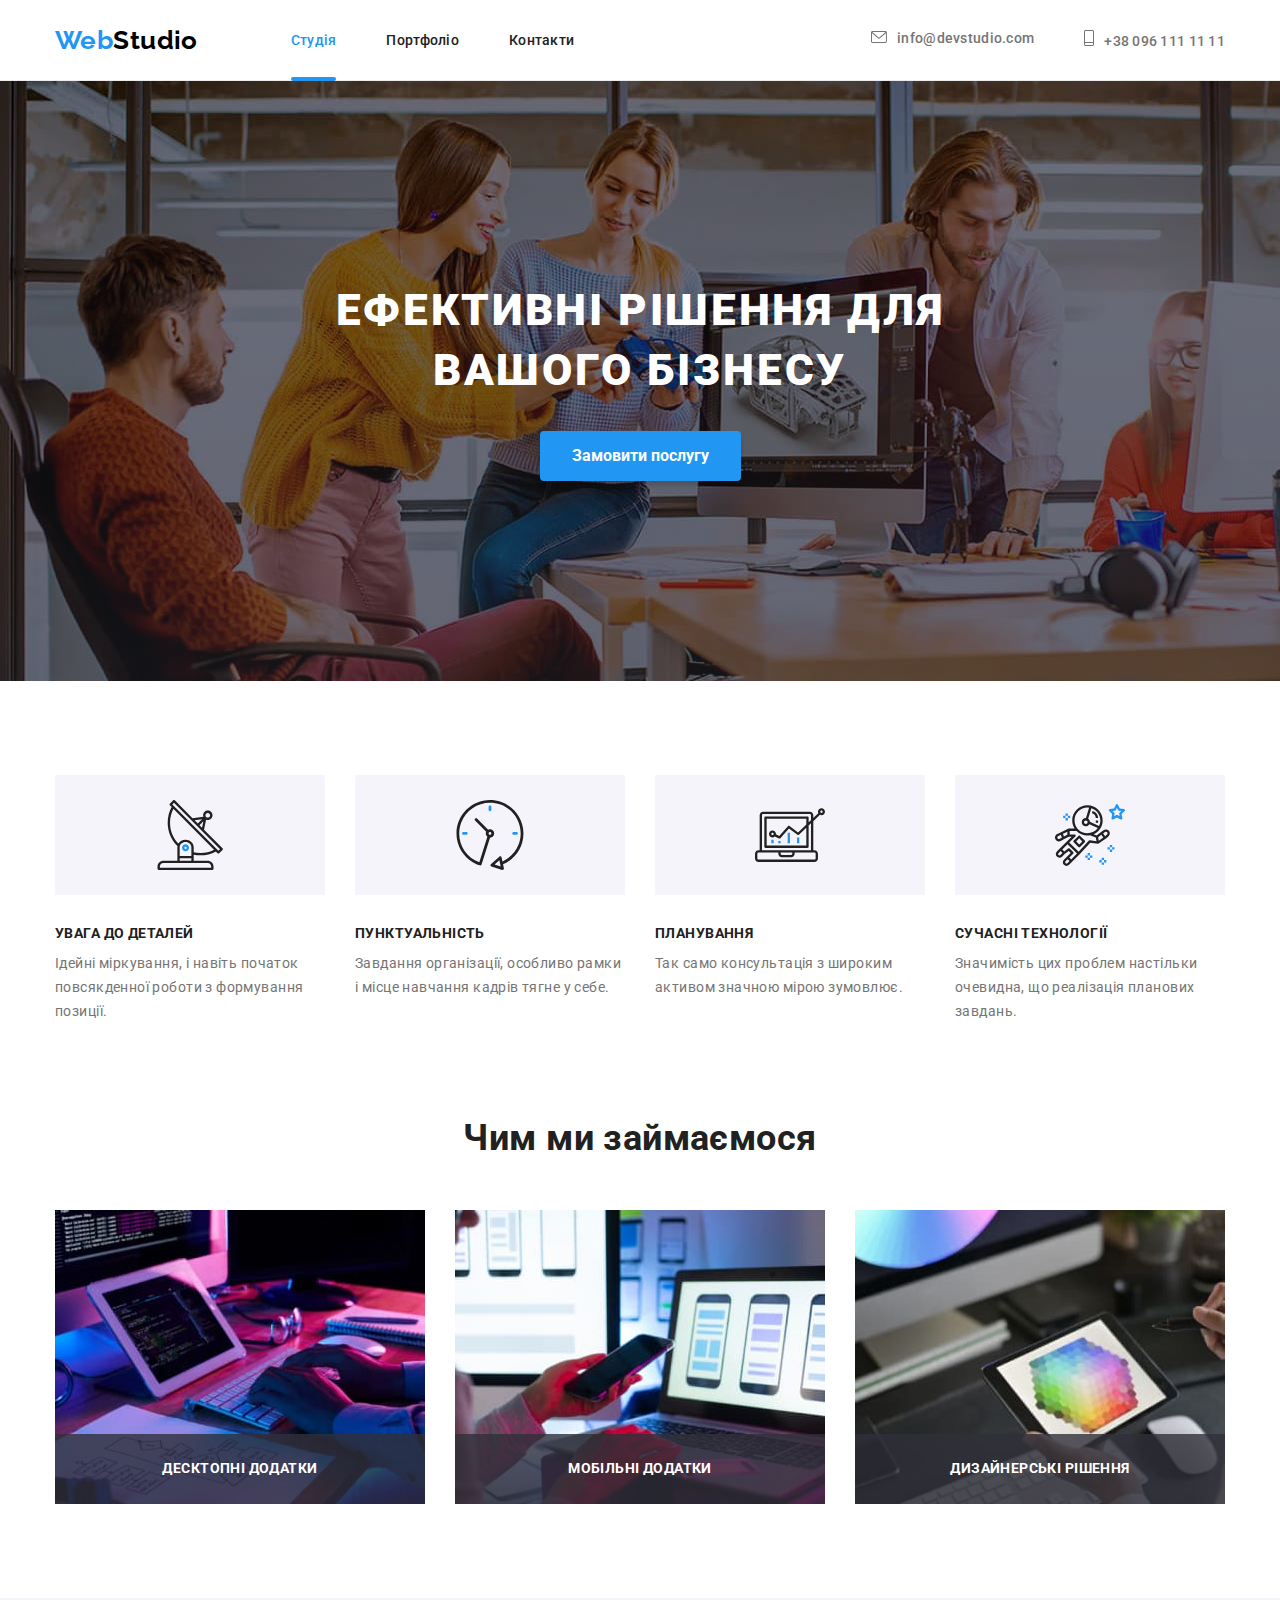
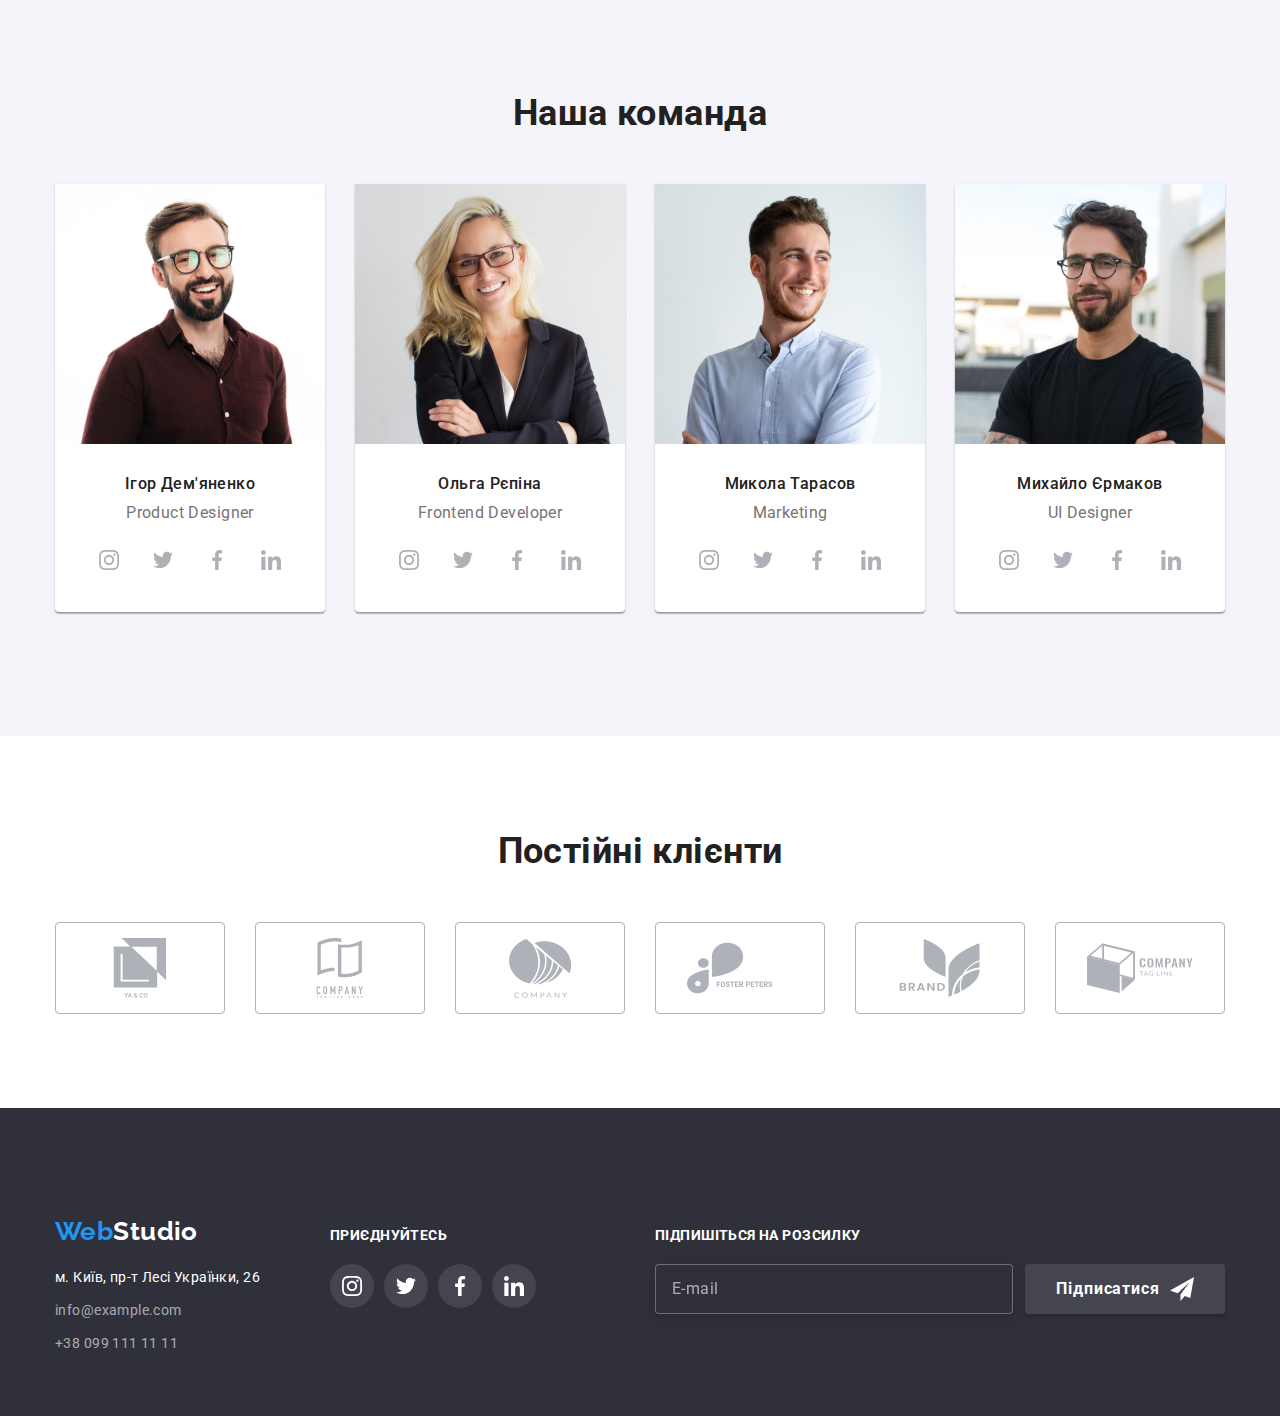
==== commit ba5644d1: "upload" ====
--- a/index.html
+++ b/index.html
@@ -153,8 +153,15 @@
             <ul class="employees-list list">
                 <li class="employees-list__wrapper list">
                     <picture>
-                        <source srcset="" media="">
-                    <img src="./images/pers11.jpg" alt="Усміхнений працівник">
+                        <source srcset="./images/pers11.jpg 1x, ./images/pers11@2x.jpg 2x"
+                         media="(min-width: 1200px)">
+                        <source 
+                        srcset="./images.tablet/pers1-tab@1x.jpg 1x, ./images.tablet/pers1-tab@2x.jpg 2x" 
+                        media="(min-width: 768px)">
+                        <source
+                        srcset="./images.mob/pers1mob@1x.jpg 1x, ./images.mob/pers1mob@2x.jpg 2x" 
+                        media="(max-width: 767px)">
+                    <img src="./images.mob/pers1mob@1x.jpg" alt="Усміхнений працівник">
                     </picture>
                     <div class="employee">
                     <h3 class="employee__name">Ігор Дем'яненко</h3>
@@ -192,7 +199,15 @@
                     </div>
                 </li>
                 <li class="employees-list__wrapper list">
-                    <img src="./images/pers22.jpg" alt="Білявка в окулярах" width="270">
+                    <picture>
+                        <source srcset="./images/pers22.jpg 1x, ./images/pers22@2x.jpg 2x" 
+                        media="(min-width: 1200px)">
+                        <source srcset="./images.tablet/pers2-tab@1x.jpg 1x, ./images.tablet/pers2-tab@2x.jpg 2x" 
+                        media="(min-width: 768px)">
+                        <source srcset="./images.mob/pers2mob@1x.jpg 1x, ./images.mob/pers2mob@2x.jpg 2x" 
+                        media="(max-width: 767px)">
+                    <img src="./images.mob/pers1mob@1x.jpg" alt="Білявка в окулярах">
+                    </picture>
                     <div class="employee">
                     <h3 class="employee__name">Ольга Рєпіна</h3>
                     <p class="employee__position" lang="en">Frontend Developer</p>
@@ -229,7 +244,15 @@
                     </div>
                 </li>
                 <li class="employees-list__wrapper list">
-                    <img src="./images/pers33.jpg" alt="Русявий хлопець в блакитній сорочці" width="270">
+                    <picture>
+                        <source srcset="./images/pers33.jpg 1x, ./images/pers33@2x.jpg 2x" 
+                        media="(min-width: 1200px)">
+                        <source srcset="./images.tablet/pers3-tab@1x.jpg 1x, ./images.tablet/pers3-tab@2x.jpg 2x" 
+                        media="(min-width: 768px)">
+                        <source srcset="./images.mob/pers3mob@1x.jpg 1x, ./images.mob/pers3mob@2x.jpg 2x" 
+                        media="(max-width: 767px)">
+                    <img src="./images.mob/pers3mob@1x.jpg" alt="Русявий хлопець в блакитній сорочці">
+                    </picture>
                     <div class="employee">
                     <h3 class="employee__name">Микола Тарасов</h3>
                     <p class="employee__position" lang="en">Marketing</p>
@@ -266,7 +289,15 @@
                     </div>
                 </li>
                 <li class="employees-list__wrapper list">
-                    <img src="./images/pers44.jpg" alt="Хлопець в окулярах" width="270">
+                    <picture>
+                        <source srcset="./images/pers44.jpg 1x, ./images/pers44@2x.jpg 2x" 
+                        media="(min-width: 1200px)">
+                        <source srcset="./images.tablet/pers4-tab@1x.jpg 1x, ./images.tablet/pers4-tab@2x.jpg 2x" 
+                        media="(min-width: 768px)">
+                        <source srcset="./images.mob/pers4mob@1x.jpg 1x, ./images.mob/pers4mob@2x.jpg 2x" 
+                        media="(max-width: 767px)">
+                    <img src="./images.mob/pers4mob@1x.jpg" alt="Хлопець в окулярах">
+                    </picture>
                     <div class="employee">
                     <h3 class="employee__name">Михайло Єрмаков</h3>
                     <p class="employee__position" lang="en">UI Designer</p>
@@ -306,7 +337,7 @@
             </div>
         </section> 
         <!--Clients-->
-        <!-- <section class="section">
+        <section class="section">
             <div class="container">
                 <h2 class="section-title">Постійні клієнти</h2>
                 <ul class="company-list list">
@@ -355,10 +386,10 @@
                 </ul>
 
             </div>
-        </section> -->
+        </section>
     </main>
     <!--Footer-->
-    <!-- <footer class="page-footer">
+     <footer class="page-footer">
         <div class="container page-footer-container">
             <div class="container-address">
         <a class="link page-footer__logo" href="./index.html">Web<span class="accented">Studio</span></a>
@@ -412,16 +443,18 @@
                 <span class="form-footer-wrapper">
                     <input type="text" class="form-footer-input" name="user_email" pattern="[A-Za-z0-9._%+-]+@[A-Za-z0-9.-]+\.[A-Za-z]{1,63}$" required  placeholder="E-mail">
                 </span>
-                <button type="submit" class="footer-btn-subscribe">Підписатися</button>
-                <svg class="footer-btn-icon">
-                    <use href="./images/icons.svg#icon-send"></use>
-                </svg>
+                <button type="submit" class="footer-btn-subscribe">Підписатися
+                    <svg class="footer-btn-icon">
+                        <use href="./images/icons.svg#icon-send"></use>
+                    </svg>
+                </button>
+                
             </label>
             </div>
         </form>
     </div>
     </div>
-    </footer> -->
+    </footer> 
 
     <div class="backdrop is-hidden" data-modal>
         <div class="modal">
--- a/css/main.min.css
+++ b/css/main.min.css
@@ -1 +1 @@
-:root{--bgd-page-color: #F5F5F5;--bgd-light-color: #FFFFFF;--bgd-dark-color: #2F303A;--bgd-secondary-color: #F5F4FA;--border-line: #ECECEC;--second-border-line: #EEEEEE;--main-font-color: #212121;--secondary-font-color: #757575;--light-font-color: #fff;--light-secondary-font-color: rgba(255, 255, 255, 0.6);--accent-color: #2196F3;--logo-color: #000000;--icons: #AFB1B8;--bg-footer-icon: rgba(255, 255, 255, 0.1);--transition-dur-and-func: 250ms cubic-bezier(0.4, 0, 0.2, 1)}.visually-hidden{position:absolute;white-space:nowrap;width:1px;height:1px;overflow:hidden;border:0;padding:0;clip:rect(0 0 0 0);clip-path:inset(50%);margin:-1px}.company-list__link,.employee-social-item__link,.features-list__box,.mobile-menu__close-btn,.modal-close-btn{display:flex;align-items:center;justify-content:center}body{background-color:var(--bgd-light-color);font-family:"Roboto","Raleway",sans-serif;font-size:14px;letter-spacing:.03em;color:var(--main-font-color)}h1,h2,h3,p{margin-top:0;margin-bottom:0}ul,ol{margin-top:0;margin-bottom:0;padding-left:0}img{display:block;max-width:100%;height:auto}button{display:block;margin:0 auto;cursor:pointer;border:none;border-radius:4px}.link{text-decoration:none;color:inherit}.list{padding-left:0;margin:0;list-style:none}.section{padding-top:60px;padding-bottom:60px}@media screen and (min-width: 1200px){.section{padding-top:94px;padding-bottom:94px}}.container{padding-left:15px;padding-right:15px}@media screen and (min-width: 480px){.container .container{width:480px;margin-left:auto;margin-right:auto}}@media screen and (min-width: 768px){.container .container{width:768px}}@media screen and (min-width: 1200px){.container .container{width:1200px}}.hero-button{background-color:var(--accent-color);padding:10px 24px;text-align:center;display:inline-block;font-weight:700;font-size:16px;line-height:1.875;color:var(--light-font-color);box-shadow:0px 4px 4px rgba(0,0,0,.15)}@media screen and (min-width: 1200px){.hero-button{padding:10px 32px}}.buttons-list{margin-bottom:50px;display:flex;justify-content:center;gap:8px}.buttons-list__name{padding:6px 22px;display:inline-block;text-align:center;font-family:inherit;min-width:73px;font-weight:500;font-size:16px;line-height:1.625;letter-spacing:.03em;color:var(--main-font-color);background-color:var(--bgd-secondary-color);transition:background-color var(--transition-dur-and-func),color var(--transition-dur-and-func),box-shadow var(--transition-dur-and-func)}.buttons-list__name:hover,.buttons-list__name:focus{background-color:var(--accent-color);color:var(--light-font-color);box-shadow:0px 3px 1px rgba(0,0,0,.1),0px 1px 2px rgba(0,0,0,.08),0px 2px 2px rgba(0,0,0,.12);border-radius:4px}.section-title{margin-bottom:50px;text-align:center;font-weight:700;font-size:36px;line-height:1.17;color:var(--main-font-color)}.logo{margin-right:93px;font-family:"Raleway",sans-serif;font-weight:700;font-size:26px;line-height:1.17;color:var(--accent-color);text-align:center}.accent{color:var(--logo-color)}.page-footer__logo{display:inline-block;margin-bottom:20px;font-family:"Raleway",sans-serif;font-weight:700;font-size:26px;line-height:1.17;color:var(--accent-color)}.accented{color:var(--light-font-color)}.backdrop{position:fixed;top:0;left:0;width:100%;height:100%;background-color:rgba(47,48,58,.4);z-index:100;transition:opacity var(--transition-dur-and-func),visibility var(--transition-dur-and-func)}.backdrop.is-hidden{visibility:hidden;opacity:0;pointer-events:none}.modal{position:absolute;top:50%;left:50%;padding:40px;transform:translate(-50%, -50%);width:450px;height:609px;background-color:var(--bgd-light-color);border-radius:4px}.modal:hover,.modal:focus{box-shadow:0px 1px 3px rgba(0,0,0,.12),0px 1px 1px rgba(0,0,0,.14),0px 2px 1px rgba(0,0,0,.2)}@media screen and (min-width: 1200px){.modal{width:528px;height:581px}}.modal-close-btn{position:absolute;background-color:rgba(0,0,0,0);top:8px;right:8px;width:30px;height:30px;border:1px solid rgba(0,0,0,.1);border-radius:50%;padding:0;transition:fill var(--transition-dur-and-func)}.modal-close-btn:hover,.modal-close-btn:focus{fill:var(--accent-color)}.modal-form-title{font-style:normal;font-weight:700;font-size:20px;line-height:1.5;text-align:center;color:var(--main-font-color);margin-bottom:12px}@media screen and (min-width: 1200px){.modal-form-title{line-height:1.15}}.modal-form-field{margin-bottom:10px}.modal-form-field-desc{display:block;font-weight:400;font-size:12px;line-height:1.16;letter-spacing:.01em;color:var(--secondary-font-color);margin-bottom:4px}.modal-form{display:flex;flex-direction:column}.modal-form-input{display:flex;width:100%;height:40px;border:1px solid rgba(33,33,33,.2);border-radius:4px;padding-left:42px;cursor:pointer;transition:border-color var(--transition-dur-and-func)}.modal-form-input:focus{outline:none;border-color:var(--accent-color)}.modal-icon{position:absolute;top:50%;left:13px;transform:translateY(-50%);width:18px;height:18px;transition:fill var(--transition-dur-and-func)}.modal-form-input:focus+.modal-icon{fill:var(--accent-color)}.modal-form-input-wrapper{position:relative;display:block}.modal-form-message{width:100%;height:120px;padding:12px 16px;border:1px solid rgba(33,33,33,.2);border-radius:4px;resize:none;transition:border-color var(--transition-dur-and-func)}.modal-form-message::placeholder{font-family:"Roboto";font-style:normal;font-weight:400;font-size:12px;line-height:1.16;letter-spacing:.01em;color:rgba(117,117,117,.5)}.modal-form-message:focus{outline:none;border-color:var(--accent-color)}.modal-form-own-checkbox{width:16px;height:15px;border:1px solid rgba(33,33,33,.2);border-radius:3px;margin-right:8px;transition:background-color var(--transition-dur-and-func)}.modal-form-check:checked+.modal-form-own-checkbox{background-color:var(--accent-color)}.modal-form-own-checkbox-icon{display:none;transition:fill var(--transition-dur-and-func)}.modal-form-check:checked+.modal-form-own-checkbox .modal-form-own-checkbox-icon{display:block;fill:var(--light-font-color)}.modal-form-check{appearance:none;position:absolute}.modal-form-check-field{display:flex;align-items:center;justify-content:left;margin-bottom:30px}@media screen and (min-width: 1200px){.modal-form-check-field{display:flex;align-items:center;justify-content:center}}.checkbox-frase{font-size:12px;line-height:1.16;color:var(--secondary-font-color)}@media screen and (min-width: 1200px){.checkbox-frase{font-size:14px;line-height:1.71}}.checkbox-terms{font-size:12px;line-height:1.16;color:var(--accent-color)}@media screen and (min-width: 1200px){.checkbox-terms{font-size:14px;line-height:1.71}}.modal-form-submit{min-width:200px;padding:10px 52px;background-color:var(--bgd-secondary-color);color:var(--main-font-color);box-shadow:0px 4px 4px rgba(0,0,0,.15);border-radius:4px;font-weight:700;font-size:16px;line-height:1.88;align-items:center;letter-spacing:.06em;cursor:pointer;transition:background-color var(--transition-dur-and-func),color var(--transition-dur-and-func)}.modal-form-submit:hover,.modal-form-submit:focus{background-color:var(--accent-color);color:var(--light-font-color)}.mobile-menu{position:fixed;z-index:100;top:0;left:0;width:100%;height:100%;background-color:var(--bgd-light-color);box-shadow:0px 4px 8px rgba(0,0,0,.04),0px 2px 4px rgba(0,0,0,.08),0px 1px 3px rgba(0,0,0,.16);opacity:0;visibility:hidden;pointer-events:none}.mobile-menu.is-open{opacity:1;visibility:visible;pointer-events:auto}.mobile-menu__container{position:relative;padding-left:40px;padding-top:10px}.mobile-menu__close-btn{line-height:0;position:absolute;top:10px;right:15px;width:40px;height:40px;border:none;background-color:rgba(0,0,0,0);padding:0;cursor:pointer;transition:fill var(--transition-dur-and-func)}.mobile-menu__close-btn:hover,.mobile-menu__close-btn:focus{fill:var(--accent-color)}.mobile-nav-list__item{margin-bottom:32px}.mobile-nav-list__item:first-child{margin-top:38px}.mobile-nav-list__item:last-child{margin-bottom:302px}.mobile-nav-list__link{font-weight:500;font-size:40px;line-height:1.18;letter-spacing:.02em;color:var(--main-font-color);transition:color var(--transition-dur-and-func)}.mobile-nav-list__link:hover,.mobile-nav-list__link:focus{color:var(--accent-color)}.mobile-nav-list__link_current{color:var(--accent-color)}.mobile-nav-contacts-list__item{margin-bottom:32px}.mobile-nav-contacts-list__item:last-child{margin-bottom:64px}.mobile-nav-contacts-list__link_tel{font-weight:500;font-size:34px;line-height:1.18;letter-spacing:.02em;color:var(--secondary-font-color);transition:color var(--transition-dur-and-func)}.mobile-nav-contacts-list__link_tel:hover,.mobile-nav-contacts-list__link_tel:focus{color:var(--accent-color)}.mobile-nav-contacts-list__link_mail{font-weight:500;font-size:24px;line-height:1.16;letter-spacing:.02em;color:var(--secondary-font-color);transition:color var(--transition-dur-and-func)}.mobile-nav-contacts-list__link_mail:hover,.mobile-nav-contacts-list__link_mail:focus{color:var(--accent-color)}.mobile-nav-social-list{display:flex}.mobile-nav-social-list__link{font-weight:500;font-size:18px;line-height:1.22;letter-spacing:.02em;color:var(--secondary-font-color);transition:color var(--transition-dur-and-func)}.mobile-nav-social-list__link:hover,.mobile-nav-social-list__link:focus{color:var(--accent-color)}.vl{border:1px solid rgba(33,33,33,.2);transform:rotate(90deg);margin-right:10px;margin-left:10px}.nav-list{display:none}.contact-nav-list{display:none}.open-mobile-btn{line-height:0;border:none;background-color:rgba(0,0,0,0);padding:0;margin:0}.open-mobile-btn__icon{width:40px;height:40px}.page-header{padding-top:16px;padding-bottom:16px;border-bottom:1px solid var(--border-line)}.page-header__container{display:flex;align-items:center;justify-content:space-between}@media screen and (min-width: 768px){.page-header{padding-top:25px;padding-bottom:25px}.nav-list{display:flex}.page-header-nav{display:flex;align-items:center}.page-header-nav .nav-list__item:not(:last-child){margin-right:50px}.nav-list__link{font-weight:500;line-height:1.14;letter-spacing:.02em;color:var(--main-font-color);padding-top:32px;padding-bottom:32px;position:relative;transition:color var(--transition-dur-and-func)}.nav-list__link:hover,.nav-list__link:focus{color:var(--accent-color)}.nav-list__link_current{font-weight:500;line-height:1.14;letter-spacing:.02em;color:var(--accent-color);padding-top:32px;padding-bottom:32px;position:relative;transition:color var(--transition-dur-and-func)}.nav-list__link_current::after{content:"";position:absolute;left:0;bottom:-1px;display:block;width:100%;height:4px;background-color:var(--accent-color);border-radius:2px}.open-mobile-btn{display:none}.contact-nav-list{display:block;margin-left:auto}.contact-nav-list__img{margin-right:8px;fill:currentColor}.contact-nav-list__link{font-weight:500;font-size:12px;line-height:1.16;letter-spacing:.02em;color:var(--secondary-font-color);transition:color var(--transition-dur-and-func),text-shadow var(--transition-dur-and-func)}.contact-nav-list__link:hover,.contact-nav-list__link:focus{color:var(--accent-color);text-shadow:0px 4px 4px rgba(0,0,0,.25)}.contact-nav-list__link:first-child{margin-bottom:10px}}@media screen and (min-width: 1200px){.contact-nav-list{display:flex}.contact-nav-list .contact-nav-list__item:not(:last-child){margin-right:50px}.contact-nav-list__img{margin-right:10px}.contact-nav-list__link{margin-left:auto;font-weight:500;font-size:14px;line-height:1.14}}.hero-container{text-align:center}.hero-section{background-color:var(--bgd-dark-color);background-image:linear-gradient(rgba(0, 0, 0, 0.2), rgba(47, 48, 58, 0.4)),url("/images.mob/hero-mob.jpg");background-size:cover;background-repeat:no-repeat;max-width:480px;height:400px;margin:0 auto;padding-top:118px;padding-bottom:118px}@media screen and (min-device-pixel-ratio: 2)and (max-width: 767px),screen and (min-resolution: 192dpi)and (max-width: 767px),screen and (min-resolution: 2dppx)and (max-width: 767px){.hero-section{background-image:url("/images.mob/hero-mob@2x.jpg")}}@media screen and (min-width: 768px){.hero-section{max-width:768px;background-image:linear-gradient(rgba(0, 0, 0, 0.2), rgba(47, 48, 58, 0.4)),url("/images.tablet/hero-tablet.jpg")}}@media screen and (min-device-pixel-ratio: 2)and (min-width: 768px),screen and (min-resolution: 192dpi)and (min-width: 768px),screen and (min-resolution: 2dppx)and (min-width: 768px){.hero-section{background-image:url("/images.tablet/hero-tablet@2x.jpg")}}@media screen and (min-width: 1200px){.hero-section{max-width:1600px;height:600px;padding-top:200px;padding-bottom:200px;background-image:linear-gradient(rgba(0, 0, 0, 0.2), rgba(47, 48, 58, 0.4)),url("/images/hero.jpg")}}@media screen and (min-device-pixel-ratio: 2)and (min-width: 1200px),screen and (min-resolution: 192dpi)and (min-width: 1200px),screen and (min-resolution: 2dppx)and (min-width: 1200px){.hero-section{background-image:url("/images/hero@2x.jpg")}}.hero-slogan{text-transform:uppercase;width:360px;margin:0 auto;margin-bottom:30px;font-weight:900;font-size:26px;line-height:1.62;letter-spacing:.06em;color:var(--light-font-color)}@media screen and (min-width: 1200px){.hero-slogan{width:696px;font-size:44px;line-height:1.36}}.features-list{display:block;gap:30px}@media screen and (min-width: 768px){.features-list{display:flex;flex-wrap:wrap}}@media screen and (min-width: 1200px){.features-list{flex-wrap:nowrap}}.features-list__box{width:450px;height:120px;background-color:var(--bgd-secondary-color);margin-bottom:30px}@media screen and (min-width: 768px){.features-list__box{width:354px}}@media screen and (min-width: 1200px){.features-list__box{width:270px}}.features-list__item{flex-basis:calc((100% - 90px)/4)}.features-list__name{text-transform:uppercase;text-align:center;max-width:450px;margin-bottom:10px;font-weight:700;font-size:14px;line-height:1.1428571429;color:var(--main-font-color)}@media screen and (min-width: 768px){.features-list__name{max-width:354px;text-align:left}}.features-list__description{max-width:450px;font-weight:400;font-size:14px;line-height:1.7142857143;color:var(--secondary-font-color);margin-bottom:30px}@media screen and (min-width: 768px){.features-list__description{max-width:354px;margin-bottom:auto}}.display-section{display:none}@media screen and (min-width: 1200px){.display-section{display:flex;padding-top:0}.display-list{display:flex;align-items:center;justify-content:center;gap:30px}.display-list__item{flex-basis:calc((100% - 60px)/3);position:relative}.display-list__item_overlay{position:absolute;display:flex;align-items:center;justify-content:center;color:var(--light-font-color);background-color:rgba(47,48,58,.8);bottom:0;width:100%;height:70px;font-weight:700;line-height:1.14;text-transform:uppercase}}.employees-section{background-color:var(--bgd-secondary-color);display:block}@media screen and (min-width: 768px){.employees-section{display:flex;flex-wrap:wrap}}@media screen and (min-width: 1200px){.employees-section{flex-wrap:nowrap}}.employees-list{display:block;gap:30px}@media screen and (min-width: 768px){.employees-list{display:flex;flex-wrap:wrap}}@media screen and (min-width: 1200px){.employees-list{flex-wrap:nowrap}}.employees-list__wrapper{background-color:var(--bgd-light-color);box-shadow:0px 1px 3px rgba(0,0,0,.12),0px 1px 1px rgba(0,0,0,.14),0px 2px 1px rgba(0,0,0,.2);border-radius:0px 0px 4px 4px;flex-basis:calc((100% - 90px)/4)}.employee{padding-top:30px;padding-bottom:30px;text-align:center}.employee__name{margin-bottom:10px;font-weight:500;font-size:16px;line-height:1.19;color:var(--main-font-color)}.employee__position{font-weight:400;font-size:16px;line-height:1.19;color:var(--secondary-font-color);margin-bottom:16px}.employee-social-list{display:flex;justify-content:center;column-gap:10px}.employee-social-item__icon{fill:currentColor;transition:fill var(--transition-dur-and-func)}.employee-social-item__link{width:44px;height:44px;border-radius:50%;color:var(--icons);background-color:var(--bgd-light-color);transition:background-color var(--transition-dur-and-func),color var(--light-font-color)}.employee-social-item__link:hover,.employee-social-item__link:focus{color:var(--light-font-color);background-color:var(--accent-color)}.company-list{display:flex;justify-content:center;column-gap:30px}.company-list__icon{fill:currentColor;transition:fill var(--transition-dur-and-func)}.company-list__link:hover .company-list__icon,.company-list__link:focus .company-list__icon{fill:var(--accent-color)}.company-list__link{width:170px;height:92px;color:var(--icons);border:1px solid var(--icons);border-radius:4px;transition:color var(--transition-dur-and-func),border var(--transition-dur-and-func)}.company-list__link:hover,.company-list__link:focus{color:var(--accent-color);border:1px solid var(--accent-color)}.projects-list{display:flex;flex-wrap:wrap;gap:30px}.projects-list__example{background-color:var(--bgd-light-color);transition:box-shadow var(--transition-dur-and-func)}.projects-list__link{text-decoration:none;color:inherit}.projects-list__link:hover,.projects-list__link:focus{display:block;box-shadow:0px 1px 1px rgba(0,0,0,.12),0px 4px 4px rgba(0,0,0,.06),1px 4px 6px rgba(0,0,0,.16)}.projects-list__img_wrapper{position:relative;overflow:hidden}.projects-list__img_overlay{position:absolute;background-color:rgba(33,150,243,.9);color:var(--light-font-color);font-size:18px;line-height:1.55;padding:63px 24px;top:0;left:0;width:100%;height:101%;overflow:auto;transform:translateY(100%);transition:transform var(--transition-dur-and-func)}.projects-list__link:hover .projects-list__img_overlay,.projects-list__link:focus .projects-list__img_overlay{transform:translateY(0%)}.projects-list__work{padding:20px 24px;border:1px solid var(--second-border-line);border-top:0}.projects-list__name{margin-bottom:4px;font-weight:700;font-size:18px;line-height:2;letter-spacing:.06em;color:var(--main-font-color)}.projects-list__type{font-weight:400;font-size:16px;line-height:1.88;color:var(--secondary-font-color)}.page-footer{background-color:var(--bgd-dark-color);padding-top:60px;padding-bottom:60px}.page-footer-container{display:flex;align-items:baseline}.footer-address__item:not(:last-child){margin-bottom:9px}.footer-address__place{font-family:"Roboto",sans-serif;font-style:normal;font-weight:400;line-height:1.71;color:var(--light-font-color)}.footer-address__contacts{font-family:inherit;font-style:normal;font-weight:400;line-height:1.71;color:var(--light-secondary-font-color);transition:color var(--transition-dur-and-func)}.footer-address__contacts:hover,.footer-address__contacts:focus{color:var(--accent-color)}.footer-join-container{margin-left:70px}.footer-join-title{font-family:"Roboto",sans-serif;font-weight:700;font-size:14px;line-height:1.14;letter-spacing:.03em;text-transform:uppercase;color:var(--light-font-color);margin-bottom:20px}.footer-icon{fill:var(--bgd-light-color)}.footer-icons-list{display:flex;justify-content:center;column-gap:10px}.footer-icons-list__link{display:flex;align-items:center;justify-content:center;width:44px;height:44px;border-radius:50%;background-color:var(--bg-footer-icon);transition:background-color var(--transition-dur-and-func)}.footer-icons-list__link:hover,.footer-icons-list__link:focus{background-color:var(--accent-color)}.form-footer-modal{display:flex;align-items:center}.footer-area-subscribe{margin-left:auto}.footer-subscribe-wrapper{position:relative;display:inline-flex;align-items:center}.form-footer-subscribe{font-weight:700;font-size:14px;line-height:1.14;text-transform:uppercase;color:var(--light-font-color);margin-bottom:20px}.footer-btn-subscribe{width:200px;height:50px;padding:10px 62px 10px 28px;background-color:var(--bg-footer-icon);color:var(--light-font-color);box-shadow:0px 4px 4px rgba(0,0,0,.15);border-radius:4px;font-weight:700;font-size:16px;line-height:1.88;align-items:center;letter-spacing:.06em;cursor:pointer;margin-left:12px;transition:background-color var(--transition-dur-and-func)}.footer-btn-subscribe:hover,.footer-btn-subscribe:focus{background-color:var(--accent-color)}.form-footer-wrapper{position:relative;display:flex;align-items:center}.form-footer-input{display:flex;padding-left:16px;width:358px;height:50px;border:1px solid rgba(255,255,255,.3);filter:drop-shadow(0px 4px 4px rgba(0, 0, 0, 0.15));border-radius:4px;color:rgba(255,255,255,.6);background-color:var(--bgd-dark-color)}.form-footer-input::placeholder{font-weight:400;font-size:16px;line-height:1.25;letter-spacing:.03em;color:rgba(255,255,255,.6)}.form-footer-input:focus{outline:none}.footer-btn-icon{width:24px;height:24px;fill:var(--bgd-light-color);position:absolute;top:50%;right:28px;transform:translateY(-50%);margin-left:10px}/*# sourceMappingURL=main.min.css.map */+:root{--bgd-page-color: #F5F5F5;--bgd-light-color: #FFFFFF;--bgd-dark-color: #2F303A;--bgd-secondary-color: #F5F4FA;--border-line: #ECECEC;--second-border-line: #EEEEEE;--main-font-color: #212121;--secondary-font-color: #757575;--light-font-color: #fff;--light-secondary-font-color: rgba(255, 255, 255, 0.6);--accent-color: #2196F3;--logo-color: #000000;--icons: #AFB1B8;--bg-footer-icon: rgba(255, 255, 255, 0.1);--transition-dur-and-func: 250ms cubic-bezier(0.4, 0, 0.2, 1)}.visually-hidden{position:absolute;white-space:nowrap;width:1px;height:1px;overflow:hidden;border:0;padding:0;clip:rect(0 0 0 0);clip-path:inset(50%);margin:-1px}.company-list__link,.employee-social-item__link,.features-list__box,.mobile-menu__close-btn,.modal-close-btn{display:flex;align-items:center;justify-content:center}body{background-color:var(--bgd-light-color);font-family:"Roboto","Raleway",sans-serif;font-size:14px;letter-spacing:.03em;color:var(--main-font-color)}h1,h2,h3,p{margin-top:0;margin-bottom:0}ul,ol{margin-top:0;margin-bottom:0;padding-left:0}img{display:block;max-width:100%;height:auto}button{display:block;margin:0 auto;cursor:pointer;border:none;border-radius:4px}.link{text-decoration:none;color:inherit}.list{padding-left:0;margin:0;list-style:none}.section{padding-top:60px;padding-bottom:60px}@media screen and (min-width: 1200px){.section{padding-top:94px;padding-bottom:94px}}.container{padding-left:15px;padding-right:15px}@media screen and (min-width: 480px){.container{width:480px;margin-left:auto;margin-right:auto}}@media screen and (min-width: 768px){.container{width:768px}}@media screen and (min-width: 1200px){.container{width:1200px}}.hero-button{background-color:var(--accent-color);padding:10px 24px;text-align:center;display:inline-block;font-weight:700;font-size:16px;line-height:1.875;color:var(--light-font-color);box-shadow:0px 4px 4px rgba(0,0,0,.15)}@media screen and (min-width: 1200px){.hero-button{padding:10px 32px}}.buttons-list{margin-bottom:40px;display:inline-flex;flex-wrap:wrap;gap:8px}@media screen and (min-width: 768px){.buttons-list{margin-bottom:30px;display:flex;justify-content:center}}@media screen and (min-width: 1200px){.buttons-list{margin-bottom:50px}}.buttons-list__name{padding:6px 22px;display:inline-block;text-align:center;font-family:inherit;min-width:73px;font-weight:500;font-size:16px;line-height:1.625;letter-spacing:.03em;color:var(--main-font-color);background-color:var(--bgd-secondary-color);transition:background-color var(--transition-dur-and-func),color var(--transition-dur-and-func),box-shadow var(--transition-dur-and-func)}.buttons-list__name:hover,.buttons-list__name:focus{background-color:var(--accent-color);color:var(--light-font-color);box-shadow:0px 3px 1px rgba(0,0,0,.1),0px 1px 2px rgba(0,0,0,.08),0px 2px 2px rgba(0,0,0,.12);border-radius:4px}.section-title{margin-bottom:30px;text-align:center;font-weight:700;font-size:28px;line-height:1.17;color:var(--main-font-color)}@media screen and (min-width: 1200px){.section-title{margin-bottom:50px;font-size:36px}}.logo{margin-right:93px;font-family:"Raleway",sans-serif;font-weight:700;font-size:26px;line-height:1.17;color:var(--accent-color);text-align:center}.accent{color:var(--logo-color)}.page-footer__logo{display:inline-block;margin-bottom:20px;font-family:"Raleway",sans-serif;font-weight:700;font-size:26px;line-height:1.17;color:var(--accent-color)}.accented{color:var(--light-font-color)}.backdrop{position:fixed;top:0;left:0;width:100%;height:100%;background-color:rgba(47,48,58,.4);z-index:100;transition:opacity var(--transition-dur-and-func),visibility var(--transition-dur-and-func)}.backdrop.is-hidden{visibility:hidden;opacity:0;pointer-events:none}.modal{position:absolute;top:50%;left:50%;padding:40px;transform:translate(-50%, -50%);width:450px;height:609px;background-color:var(--bgd-light-color);border-radius:4px}.modal:hover,.modal:focus{box-shadow:0px 1px 3px rgba(0,0,0,.12),0px 1px 1px rgba(0,0,0,.14),0px 2px 1px rgba(0,0,0,.2)}@media screen and (min-width: 1200px){.modal{width:528px;height:581px}}.modal-close-btn{position:absolute;background-color:rgba(0,0,0,0);top:8px;right:8px;width:30px;height:30px;border:1px solid rgba(0,0,0,.1);border-radius:50%;padding:0;transition:fill var(--transition-dur-and-func)}.modal-close-btn:hover,.modal-close-btn:focus{fill:var(--accent-color)}.modal-form-title{font-style:normal;font-weight:700;font-size:20px;line-height:1.5;text-align:center;color:var(--main-font-color);margin-bottom:12px}@media screen and (min-width: 1200px){.modal-form-title{line-height:1.15}}.modal-form-field{margin-bottom:10px}.modal-form-field-desc{display:block;font-weight:400;font-size:12px;line-height:1.16;letter-spacing:.01em;color:var(--secondary-font-color);margin-bottom:4px}.modal-form{display:flex;flex-direction:column}.modal-form-input{display:flex;width:100%;height:40px;border:1px solid rgba(33,33,33,.2);border-radius:4px;padding-left:42px;cursor:pointer;transition:border-color var(--transition-dur-and-func)}.modal-form-input:focus{outline:none;border-color:var(--accent-color)}.modal-icon{position:absolute;top:50%;left:13px;transform:translateY(-50%);width:18px;height:18px;transition:fill var(--transition-dur-and-func)}.modal-form-input:focus+.modal-icon{fill:var(--accent-color)}.modal-form-input-wrapper{position:relative;display:block}.modal-form-message{width:100%;height:120px;padding:12px 16px;border:1px solid rgba(33,33,33,.2);border-radius:4px;resize:none;transition:border-color var(--transition-dur-and-func)}.modal-form-message::placeholder{font-family:"Roboto";font-style:normal;font-weight:400;font-size:12px;line-height:1.16;letter-spacing:.01em;color:rgba(117,117,117,.5)}.modal-form-message:focus{outline:none;border-color:var(--accent-color)}.modal-form-own-checkbox{width:16px;height:15px;border:1px solid rgba(33,33,33,.2);border-radius:3px;margin-right:8px;transition:background-color var(--transition-dur-and-func)}.modal-form-check:checked+.modal-form-own-checkbox{background-color:var(--accent-color)}.modal-form-own-checkbox-icon{display:none;transition:fill var(--transition-dur-and-func)}.modal-form-check:checked+.modal-form-own-checkbox .modal-form-own-checkbox-icon{display:block;fill:var(--light-font-color)}.modal-form-check{appearance:none;position:absolute}.modal-form-check-field{display:flex;align-items:center;justify-content:left;margin-bottom:30px}@media screen and (min-width: 1200px){.modal-form-check-field{display:flex;align-items:center;justify-content:center}}.checkbox-frase{font-size:12px;line-height:1.16;color:var(--secondary-font-color)}@media screen and (min-width: 1200px){.checkbox-frase{font-size:14px;line-height:1.71}}.checkbox-terms{font-size:12px;line-height:1.16;color:var(--accent-color)}@media screen and (min-width: 1200px){.checkbox-terms{font-size:14px;line-height:1.71}}.modal-form-submit{min-width:200px;padding:10px 52px;background-color:var(--bgd-secondary-color);color:var(--main-font-color);box-shadow:0px 4px 4px rgba(0,0,0,.15);border-radius:4px;font-weight:700;font-size:16px;line-height:1.88;align-items:center;letter-spacing:.06em;cursor:pointer;transition:background-color var(--transition-dur-and-func),color var(--transition-dur-and-func)}.modal-form-submit:hover,.modal-form-submit:focus{background-color:var(--accent-color);color:var(--light-font-color)}.mobile-menu{position:fixed;z-index:100;top:0;left:0;width:100%;height:100%;background-color:var(--bgd-light-color);box-shadow:0px 4px 8px rgba(0,0,0,.04),0px 2px 4px rgba(0,0,0,.08),0px 1px 3px rgba(0,0,0,.16);opacity:0;visibility:hidden;pointer-events:none}.mobile-menu.is-open{opacity:1;visibility:visible;pointer-events:auto}.mobile-menu__container{position:relative;padding-left:40px;padding-top:10px}.mobile-menu__close-btn{line-height:0;position:absolute;top:10px;right:15px;width:40px;height:40px;border:none;background-color:rgba(0,0,0,0);padding:0;cursor:pointer;transition:fill var(--transition-dur-and-func)}.mobile-menu__close-btn:hover,.mobile-menu__close-btn:focus{fill:var(--accent-color)}.mobile-nav-list__item{margin-bottom:32px}.mobile-nav-list__item:first-child{margin-top:38px}.mobile-nav-list__item:last-child{margin-bottom:302px}.mobile-nav-list__link{font-weight:500;font-size:40px;line-height:1.18;letter-spacing:.02em;color:var(--main-font-color);transition:color var(--transition-dur-and-func)}.mobile-nav-list__link:hover,.mobile-nav-list__link:focus{color:var(--accent-color)}.mobile-nav-list__link_current{color:var(--accent-color)}.mobile-nav-contacts-list__item{margin-bottom:32px}.mobile-nav-contacts-list__item:last-child{margin-bottom:64px}.mobile-nav-contacts-list__link_tel{font-weight:500;font-size:34px;line-height:1.18;letter-spacing:.02em;color:var(--secondary-font-color);transition:color var(--transition-dur-and-func)}.mobile-nav-contacts-list__link_tel:hover,.mobile-nav-contacts-list__link_tel:focus{color:var(--accent-color)}.mobile-nav-contacts-list__link_mail{font-weight:500;font-size:24px;line-height:1.16;letter-spacing:.02em;color:var(--secondary-font-color);transition:color var(--transition-dur-and-func)}.mobile-nav-contacts-list__link_mail:hover,.mobile-nav-contacts-list__link_mail:focus{color:var(--accent-color)}.mobile-nav-social-list{display:flex}.mobile-nav-social-list__link{font-weight:500;font-size:18px;line-height:1.22;letter-spacing:.02em;color:var(--secondary-font-color);transition:color var(--transition-dur-and-func)}.mobile-nav-social-list__link:hover,.mobile-nav-social-list__link:focus{color:var(--accent-color)}.vl{border:1px solid rgba(33,33,33,.2);transform:rotate(90deg);margin-right:10px;margin-left:10px}.nav-list{display:none}.contact-nav-list{display:none}.open-mobile-btn{line-height:0;border:none;background-color:rgba(0,0,0,0);padding:0;margin:0}.open-mobile-btn__icon{width:40px;height:40px}.page-header{padding-top:16px;padding-bottom:16px;border-bottom:1px solid var(--border-line)}.page-header__container{display:flex;align-items:center;justify-content:space-between}@media screen and (min-width: 768px){.page-header{padding-top:25px;padding-bottom:25px}.nav-list{display:flex}.page-header-nav{display:flex;align-items:center}.page-header-nav .nav-list__item:not(:last-child){margin-right:50px}.nav-list__link{font-weight:500;line-height:1.14;letter-spacing:.02em;color:var(--main-font-color);padding-top:32px;padding-bottom:32px;position:relative;transition:color var(--transition-dur-and-func)}.nav-list__link:hover,.nav-list__link:focus{color:var(--accent-color)}.nav-list__link_current{font-weight:500;line-height:1.14;letter-spacing:.02em;color:var(--accent-color);padding-top:32px;padding-bottom:32px;position:relative;transition:color var(--transition-dur-and-func)}.nav-list__link_current::after{content:"";position:absolute;left:0;bottom:-1px;display:block;width:100%;height:4px;background-color:var(--accent-color);border-radius:2px}.open-mobile-btn{display:none}.contact-nav-list{display:block;margin-left:auto}.contact-nav-list__img{margin-right:8px;fill:currentColor}.contact-nav-list__link{font-weight:500;font-size:12px;line-height:1.16;letter-spacing:.02em;color:var(--secondary-font-color);transition:color var(--transition-dur-and-func),text-shadow var(--transition-dur-and-func)}.contact-nav-list__link:hover,.contact-nav-list__link:focus{color:var(--accent-color);text-shadow:0px 4px 4px rgba(0,0,0,.25)}.contact-nav-list__link:first-child{margin-bottom:10px}}@media screen and (min-width: 1200px){.contact-nav-list{display:flex}.contact-nav-list .contact-nav-list__item:not(:last-child){margin-right:50px}.contact-nav-list__img{margin-right:10px}.contact-nav-list__link{margin-left:auto;font-weight:500;font-size:14px;line-height:1.14}}.hero-container{text-align:center}.hero-section{background-color:var(--bgd-dark-color);background-image:linear-gradient(rgba(0, 0, 0, 0.2), rgba(47, 48, 58, 0.4)),url("/images.mob/hero-mob.jpg");background-size:cover;background-repeat:no-repeat;max-width:480px;height:400px;margin:0 auto;padding-top:118px;padding-bottom:118px}@media screen and (min-device-pixel-ratio: 2)and (max-width: 767px),screen and (min-resolution: 192dpi)and (max-width: 767px),screen and (min-resolution: 2dppx)and (max-width: 767px){.hero-section{background-image:url("/images.mob/hero-mob@2x.jpg")}}@media screen and (min-width: 768px){.hero-section{max-width:768px;background-image:linear-gradient(rgba(0, 0, 0, 0.2), rgba(47, 48, 58, 0.4)),url("/images.tablet/hero-tablet.jpg")}}@media screen and (min-device-pixel-ratio: 2)and (min-width: 768px),screen and (min-resolution: 192dpi)and (min-width: 768px),screen and (min-resolution: 2dppx)and (min-width: 768px){.hero-section{background-image:url("/images.tablet/hero-tablet@2x.jpg")}}@media screen and (min-width: 1200px){.hero-section{max-width:1600px;height:600px;padding-top:200px;padding-bottom:200px;background-image:linear-gradient(rgba(0, 0, 0, 0.2), rgba(47, 48, 58, 0.4)),url("/images/hero.jpg")}}@media screen and (min-device-pixel-ratio: 2)and (min-width: 1200px),screen and (min-resolution: 192dpi)and (min-width: 1200px),screen and (min-resolution: 2dppx)and (min-width: 1200px){.hero-section{background-image:url("/images/hero@2x.jpg")}}.hero-slogan{text-transform:uppercase;width:360px;margin:0 auto;margin-bottom:30px;font-weight:900;font-size:26px;line-height:1.62;letter-spacing:.06em;color:var(--light-font-color)}@media screen and (min-width: 1200px){.hero-slogan{width:696px;font-size:44px;line-height:1.36}}.features-list{display:block;gap:30px}@media screen and (min-width: 768px){.features-list{display:flex;flex-wrap:wrap}}@media screen and (min-width: 1200px){.features-list{flex-wrap:nowrap}}.features-list__box{width:450px;height:120px;background-color:var(--bgd-secondary-color);margin-bottom:30px}@media screen and (min-width: 768px){.features-list__box{width:354px}}@media screen and (min-width: 1200px){.features-list__box{width:270px}}.features-list__item{flex-basis:calc((100% - 90px)/4)}.features-list__name{text-transform:uppercase;text-align:center;max-width:450px;margin-bottom:10px;font-weight:700;font-size:14px;line-height:1.1428571429;color:var(--main-font-color)}@media screen and (min-width: 768px){.features-list__name{max-width:354px;text-align:left}}.features-list__description{max-width:450px;font-weight:400;font-size:14px;line-height:1.7142857143;color:var(--secondary-font-color);margin-bottom:30px}@media screen and (min-width: 768px){.features-list__description{max-width:354px;margin-bottom:auto}}.display-section{display:none}@media screen and (min-width: 1200px){.display-section{display:flex;padding-top:0}}@media screen and (min-width: 1200px){.display-list{display:flex;align-items:center;justify-content:center;gap:30px}.display-list__item{flex-basis:calc((100% - 60px)/3);position:relative}.display-list__item_overlay{position:absolute;display:flex;align-items:center;justify-content:center;color:var(--light-font-color);background-color:rgba(47,48,58,.8);bottom:0;width:100%;height:70px;font-weight:700;line-height:1.14;text-transform:uppercase}}.employees-section{background-color:var(--bgd-secondary-color)}.employees-list{display:block;gap:30px}@media screen and (min-width: 768px){.employees-list{display:flex;flex-wrap:wrap}}@media screen and (min-width: 1200px){.employees-list{flex-wrap:nowrap}}.employees-list__wrapper{background-color:var(--bgd-light-color);box-shadow:0px 1px 3px rgba(0,0,0,.12),0px 1px 1px rgba(0,0,0,.14),0px 2px 1px rgba(0,0,0,.2);border-radius:0px 0px 4px 4px;width:450px;margin-bottom:30px}@media screen and (min-width: 768px){.employees-list__wrapper{flex-direction:column;width:calc((100% - 30px)/2)}}@media screen and (min-width: 1200px){.employees-list__wrapper{width:calc((100% - 90px)/4)}}.employee{padding-top:30px;padding-bottom:24px;width:450px;text-align:center}@media screen and (min-width: 768px){.employee{width:354px}}@media screen and (min-width: 1200px){.employee{width:270px;padding-bottom:30px}}.employee__name{margin-bottom:10px;font-weight:500;font-size:16px;line-height:1.19;color:var(--main-font-color)}.employee__position{font-weight:400;font-size:16px;line-height:1.19;color:var(--secondary-font-color);margin-bottom:16px}.employee-social-list{display:flex;justify-content:center;column-gap:10px}.employee-social-item__icon{fill:currentColor;transition:fill var(--transition-dur-and-func)}.employee-social-item__link{width:44px;height:44px;border-radius:50%;color:var(--icons);background-color:var(--bgd-light-color);transition:background-color var(--transition-dur-and-func),color var(--light-font-color)}.employee-social-item__link:hover,.employee-social-item__link:focus{color:var(--light-font-color);background-color:var(--accent-color)}.company-list{display:flex;flex-wrap:wrap;align-items:center;justify-content:center;gap:30px}@media screen and (min-width: 1200px){.company-list{flex-wrap:nowrap}}.company-list__icon{fill:currentColor;transition:fill var(--transition-dur-and-func)}.company-list__link:hover .company-list__icon,.company-list__link:focus .company-list__icon{fill:var(--accent-color)}.company-list__link{width:210px;height:92px;color:var(--icons);border:1px solid var(--icons);border-radius:4px;transition:color var(--transition-dur-and-func),border var(--transition-dur-and-func)}.company-list__link:hover,.company-list__link:focus{color:var(--accent-color);border:1px solid var(--accent-color)}@media screen and (min-width: 768px){.company-list__link{width:226px}}@media screen and (min-width: 1200px){.company-list__link{width:170px}}.projects-list{display:block;gap:30px}@media screen and (min-width: 768px){.projects-list{display:flex;flex-wrap:wrap}}.projects-list__example{background-color:var(--bgd-light-color);transition:box-shadow var(--transition-dur-and-func);margin-bottom:30px}@media screen and (min-width: 768px){.projects-list__example{flex-direction:column;width:calc((100% - 30px)/2)}}@media screen and (min-width: 1200px){.projects-list__example{width:calc((100% - 60px)/3)}}.projects-list__link{display:flex;flex-direction:column;text-decoration:none;color:inherit;height:100%}.projects-list__link:hover,.projects-list__link:focus{display:block;box-shadow:0px 1px 1px rgba(0,0,0,.12),0px 4px 4px rgba(0,0,0,.06),1px 4px 6px rgba(0,0,0,.16)}.projects-list__img_wrapper{position:relative;overflow:hidden}.projects-list__img_overlay{position:absolute;background-color:rgba(33,150,243,.9);color:var(--light-font-color);font-size:18px;line-height:1.55;padding:63px 24px;top:0;left:0;width:100%;height:101%;overflow:auto;transform:translateY(100%);transition:transform var(--transition-dur-and-func)}.projects-list__link:hover .projects-list__img_overlay,.projects-list__link:focus .projects-list__img_overlay{transform:translateY(0%)}.projects-list__work{padding:20px 24px;border:1px solid var(--second-border-line);border-top:0;width:450px;flex-grow:1}@media screen and (min-width: 768px){.projects-list__work{width:354px}}@media screen and (min-width: 1200px){.projects-list__work{width:370px}}.projects-list__name{margin-bottom:4px;font-weight:700;font-size:18px;line-height:2;letter-spacing:.06em;color:var(--main-font-color)}.projects-list__type{font-weight:400;font-size:16px;line-height:1.88;color:var(--secondary-font-color)}.page-footer{background-color:var(--bgd-dark-color);padding-top:60px;padding-bottom:60px}@media screen and (max-width: 767px){.page-footer{text-align:center}}.page-footer-container{display:block}@media screen and (min-width: 768px){.page-footer-container{display:flex;flex-wrap:wrap;flex-direction:row;justify-content:space-around;align-items:flex-start;text-align:center}}@media screen and (min-width: 1200px){.page-footer-container{align-items:baseline;text-align:left}}.footer-address__item:not(:last-child){margin-bottom:9px}.footer-address__place{font-family:"Roboto",sans-serif;font-style:normal;font-weight:400;line-height:1.71;color:var(--light-font-color)}.footer-address__contacts{font-family:inherit;font-style:normal;font-weight:400;line-height:1.71;color:var(--light-secondary-font-color);transition:color var(--transition-dur-and-func)}.footer-address__contacts:hover,.footer-address__contacts:focus{color:var(--accent-color)}.footer-join-container{margin-top:60px}@media screen and (min-width: 768px){.footer-join-container{margin-top:0}}@media screen and (min-width: 1200px){.footer-join-container{margin-left:70px}}.footer-join-title{font-family:"Roboto",sans-serif;font-weight:700;font-size:14px;line-height:1.14;letter-spacing:.03em;text-transform:uppercase;color:var(--light-font-color);margin-bottom:20px}.footer-icon{fill:var(--bgd-light-color)}.footer-icons-list{display:flex;justify-content:center;column-gap:10px}.footer-icons-list__link{display:flex;align-items:center;justify-content:center;width:44px;height:44px;border-radius:50%;background-color:var(--bg-footer-icon);transition:background-color var(--transition-dur-and-func)}.footer-icons-list__link:hover,.footer-icons-list__link:focus{background-color:var(--accent-color)}.form-footer-modal{display:flex;align-items:center}.footer-area-subscribe{margin-top:60px}@media screen and (min-width: 1200px){.footer-area-subscribe{margin-left:auto}}.footer-subscribe-wrapper{display:block}@media screen and (min-width: 1200px){.footer-subscribe-wrapper{display:flex}}.form-footer-subscribe{font-weight:700;font-size:14px;line-height:1.14;text-transform:uppercase;color:var(--light-font-color);margin-bottom:20px}.footer-btn-subscribe{display:flex;justify-content:center;align-items:center;min-width:200px;height:50px;margin-top:20px;background-color:var(--bg-footer-icon);color:var(--light-font-color);box-shadow:0px 4px 4px rgba(0,0,0,.15);border-radius:4px;font-weight:700;font-size:16px;line-height:1.88;align-items:center;letter-spacing:.06em;cursor:pointer;transition:background-color var(--transition-dur-and-func)}.footer-btn-subscribe:hover,.footer-btn-subscribe:focus{background-color:var(--accent-color)}@media screen and (min-width: 1200px){.footer-btn-subscribe{margin-top:0;margin-left:12px}}.form-footer-wrapper{display:flex}.form-footer-input{display:flex;padding-left:16px;width:358px;height:50px;border:1px solid rgba(255,255,255,.3);filter:drop-shadow(0px 4px 4px rgba(0, 0, 0, 0.15));border-radius:4px;color:rgba(255,255,255,.6);background-color:var(--bgd-dark-color)}.form-footer-input::placeholder{font-weight:400;font-size:16px;line-height:1.25;letter-spacing:.03em;color:rgba(255,255,255,.6)}.form-footer-input:focus{outline:none}@media screen and (max-width: 1199px){.form-footer-input{width:450px}}.footer-btn-icon{width:24px;height:24px;fill:var(--bgd-light-color);margin-left:10px}/*# sourceMappingURL=main.min.css.map */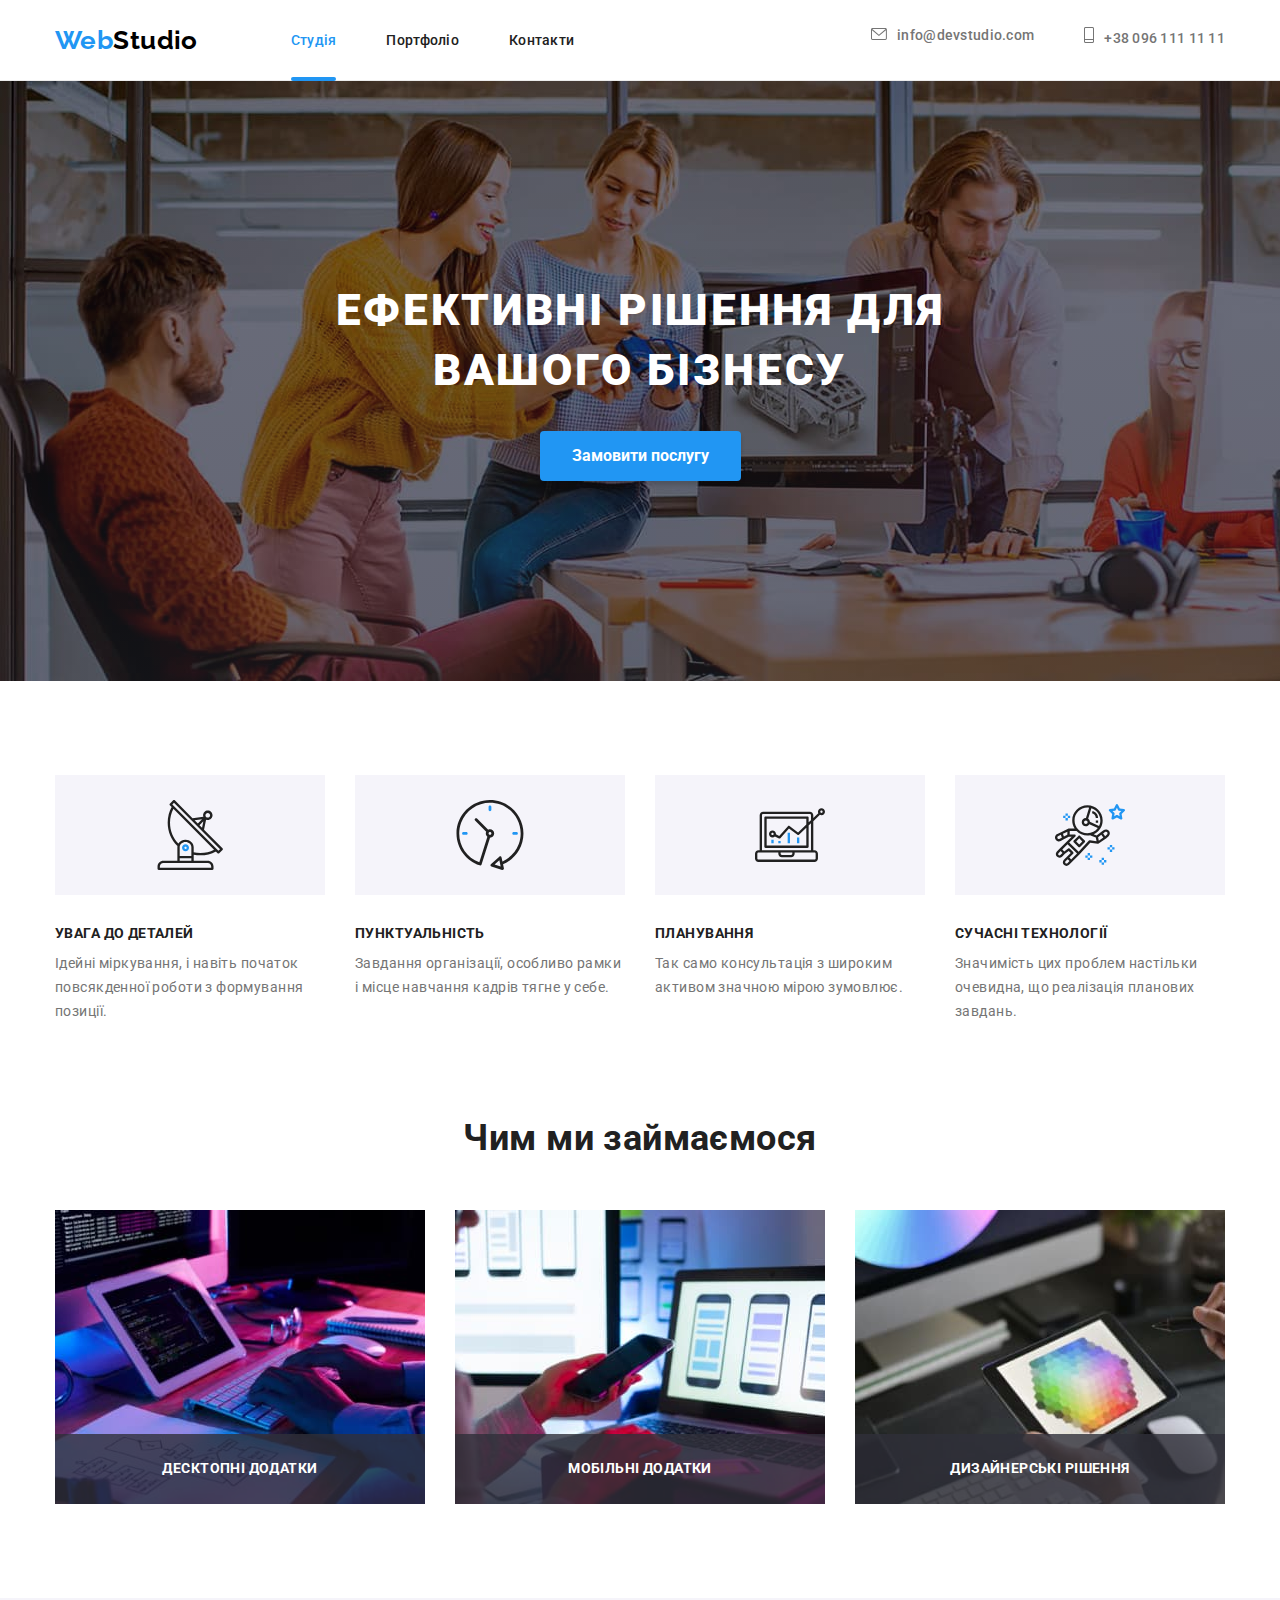
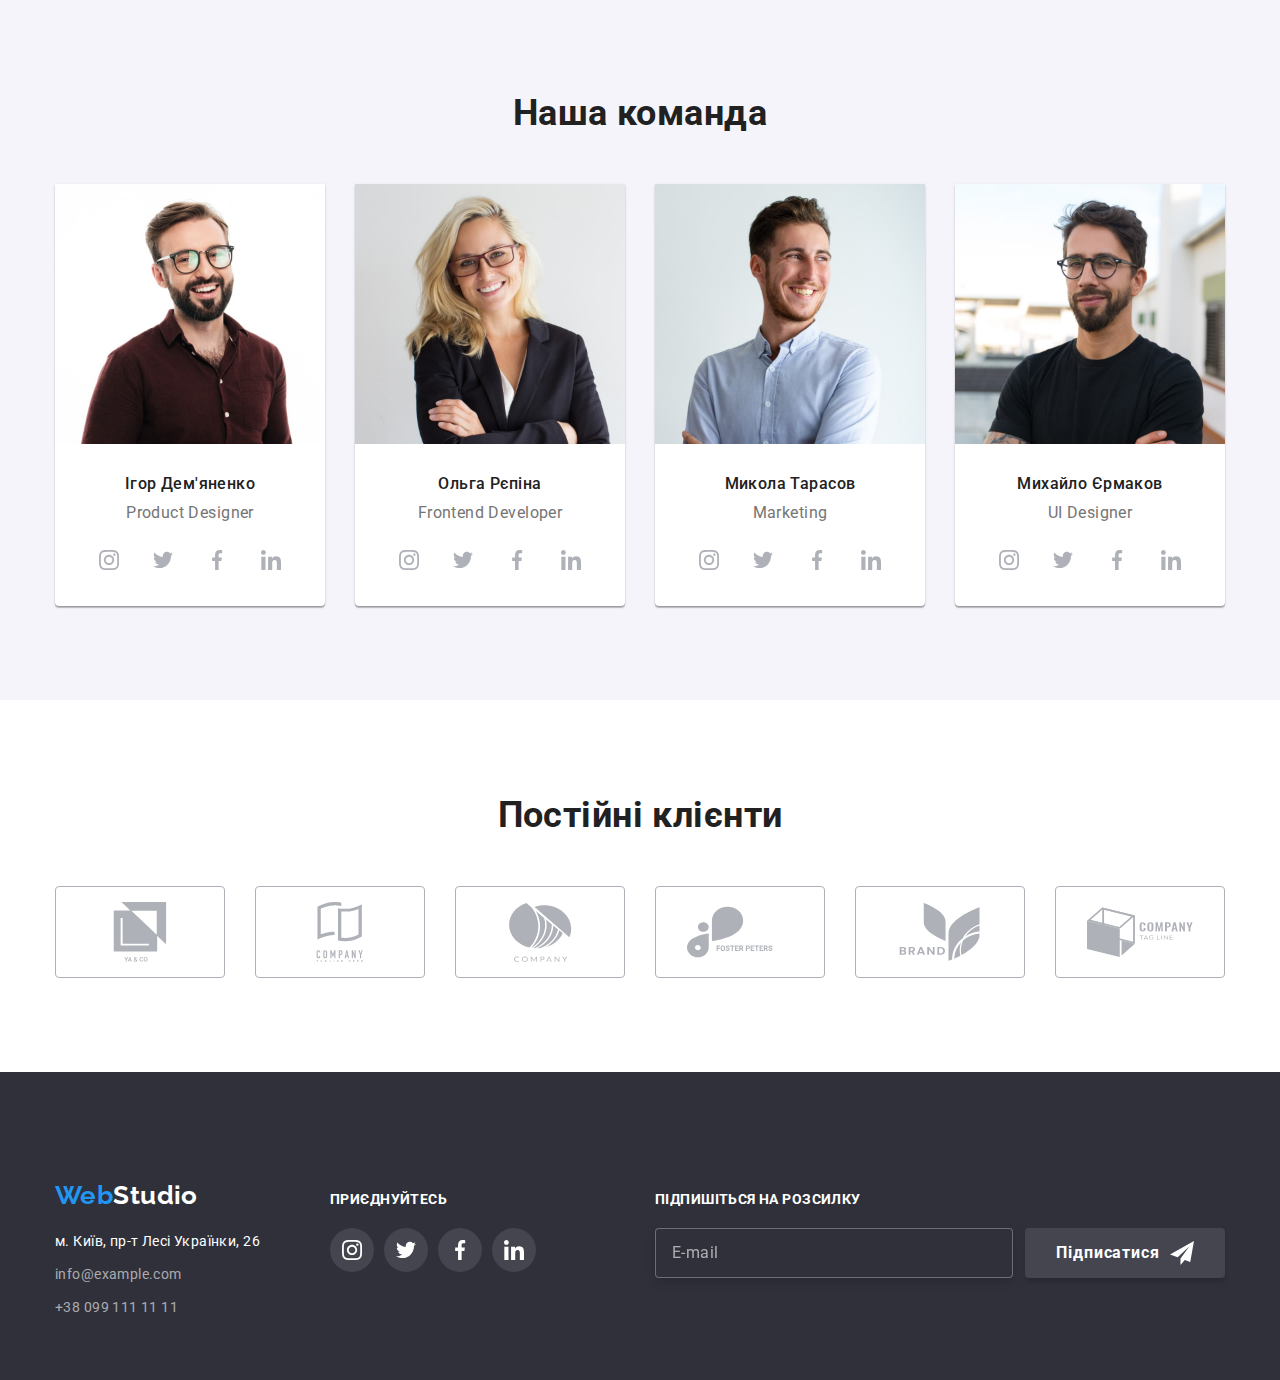
==== commit b4c6e06b: "upload" ====
--- a/index.html
+++ b/index.html
@@ -52,7 +52,7 @@
                 </button>
                 <ul class="mobile-nav-list list">
                     <li class="mobile-nav-list__item"><a class="link mobile-nav-list__link mobile-nav-list__link_current" href="/index.html">Студія</a></li>
-                    <li class="mobile-nav-list__item"><a class="link mobile-nav-list__link" href="/portfolio.html">Портфоліо</a></li>
+                    <li class="mobile-nav-list__item"><a class="link mobile-nav-list__link" href="./portfolio.html">Портфоліо</a></li>
                     <li class="mobile-nav-list__item"><a class="link mobile-nav-list__link" href="#">Контакти</a></li>
                 </ul>
                 <ul class="mobile-nav-contacts-list list">
@@ -83,34 +83,34 @@
             <ul class="features-list list">
                 <li class="features-list__item">
                     <div class="features-list__box">
-                        <svg lang="en" aria-label="antenna" width="70" height="70">
+                        <svg class="features-list__icon" lang="en" aria-label="antenna">
                             <use href="./images/icons.svg#icon-Group"></use>
                         </svg>
                     </div>
                     <h3 class="features-list__name">Увага до деталей</h3>
                     <p class="features-list__description">Ідейні міркування, і навіть початок повсякденної роботи з формування позиції.</p>
                 </li>
-                <li class="features-list_item">
+                <li class="features-list__item">
                     <div class="features-list__box">
-                        <svg lang="en" aria-label="clock" width="70" height="70">
+                        <svg class="features-list__icon" lang="en" aria-label="clock">
                             <use href="./images/icons.svg#icon-clock"></use>
                         </svg>
                     </div>
                     <h3 class="features-list__name">Пунктуальність</h3>
                     <p class="features-list__description">Завдання організації, особливо рамки і місце навчання кадрів тягне у себе.</p>
                 </li>
-                <li class="features-list_item">
+                <li class="features-list__item">
                     <div class="features-list__box">
-                        <svg lang="en" aria-label="diagram" width="70" height="70">
+                        <svg class="features-list__icon" lang="en" aria-label="diagram">
                             <use href="./images/icons.svg#icon-diagram"></use>
                         </svg>
                     </div>
                     <h3 class="features-list__name">Планування</h3>
                     <p class="features-list__description">Так само консультація з широким активом значною мірою зумовлює.</p>
                 </li>
-                <li class="features-list_item">
+                <li class="features-list__item">
                     <div class="features-list__box">
-                        <svg lang="en" aria-label="astronaut" width="70" height="70">
+                        <svg class="features-list__icon" lang="en" aria-label="astronaut">
                             <use href="./images/icons.svg#icon-astronaut"></use>
                         </svg>
                     </div>
@@ -169,28 +169,28 @@
                     <ul class="employee-social-list list">
                         <li class="employee-social-item">
                             <a class="employee-social-item__link" href="">
-                                <svg lang="en" aria-label="instgram icon" class="employee-social-item__icon" width="20" height="20">
+                                <svg lang="en" aria-label="instgram icon" class="employee-social-item__icon">
                                     <use href="./images/icons.svg#icon-instagram"></use>
                                 </svg>
                             </a>
                         </li>
                         <li class="employee-social-item">
                             <a class="employee-social-item__link" href="">
-                                <svg lang="en" aria-label="twitter icon" class="employee-social-item__icon" width="20" height="20">
+                                <svg lang="en" aria-label="twitter icon" class="employee-social-item__icon">
                                     <use href="./images/icons.svg#icon-twitter"></use>
                                 </svg>
                             </a>
                         </li>
                         <li class="employee-social-item">
                             <a class="employee-social-item__link" href="">
-                                <svg lang="en" aria-label="facebook icon" class="employee-social-item__icon" width="20" height="20">
+                                <svg lang="en" aria-label="facebook icon" class="employee-social-item__icon">
                                     <use href="./images/icons.svg#icon-facebook"></use>
                                 </svg>
                             </a>
                         </li>
                         <li class="employee-social-item">
                             <a class="employee-social-item__link" href="">
-                                <svg lang="en" aria-label="linkedin icon" class="employee-social-item__icon" width="20" height="20">
+                                <svg lang="en" aria-label="linkedin icon" class="employee-social-item__icon">
                                     <use href="./images/icons.svg#icon-linkedin"></use>
                                 </svg>
                             </a>
@@ -214,28 +214,28 @@
                     <ul class="employee-social-list list">
                         <li class="employee-social-item">
                             <a class="employee-social-item__link" href="">
-                                <svg lang="en" aria-label="instgram icon" class="employee-social-item__icon" width="20" height="20">
+                                <svg lang="en" aria-label="instgram icon" class="employee-social-item__icon">
                                     <use href="./images/icons.svg#icon-instagram"></use>
                                 </svg>
                             </a>
                         </li>
                         <li class="employee-social-item">
                             <a class="employee-social-item__link" href="">
-                                <svg lang="en" aria-label="twitter icon" class="employee-social-item__icon" width="20" height="20">
+                                <svg lang="en" aria-label="twitter icon" class="employee-social-item__icon">
                                     <use href="./images/icons.svg#icon-twitter"></use>
                                 </svg>
                             </a>
                         </li>
                         <li class="employee-social-item">
                             <a class="employee-social-item__link" href="">
-                                <svg lang="en" aria-label="facebook icon" class="employee-social-item__icon" width="20" height="20">
+                                <svg lang="en" aria-label="facebook icon" class="employee-social-item__icon">
                                     <use href="./images/icons.svg#icon-facebook"></use>
                                 </svg>
                             </a>
                         </li>
                         <li class="employee-social-item">
                             <a class="employee-social-item__link" href="">
-                                <svg lang="en" aria-label="linkedin icon" class="employee-social-item__icon" width="20" height="20">
+                                <svg lang="en" aria-label="linkedin icon" class="employee-social-item__icon">
                                     <use href="./images/icons.svg#icon-linkedin"></use>
                                 </svg>
                             </a>
@@ -259,28 +259,28 @@
                     <ul class="employee-social-list list">
                         <li class="employee-social-item">
                             <a class="employee-social-item__link" href="">
-                                <svg lang="en" aria-label="instgram icon" class="employee-social-item__icon" width="20" height="20">
+                                <svg lang="en" aria-label="instgram icon" class="employee-social-item__icon">
                                     <use href="./images/icons.svg#icon-instagram"></use>
                                 </svg>
                             </a>
                         </li>
                         <li class="employee-social-item">
                             <a class="employee-social-item__link" href="">
-                                <svg lang="en" aria-label="twitter icon" class="employee-social-item__icon" width="20" height="20">
+                                <svg lang="en" aria-label="twitter icon" class="employee-social-item__icon">
                                     <use href="./images/icons.svg#icon-twitter"></use>
                                 </svg>
                             </a>
                         </li>
                         <li class="employee-social-item">
                             <a class="employee-social-item__link" href="">
-                                <svg lang="en" aria-label="facebook icon" class="employee-social-item__icon" width="20" height="20">
+                                <svg lang="en" aria-label="facebook icon" class="employee-social-item__icon">
                                     <use href="./images/icons.svg#icon-facebook"></use>
                                 </svg>
                             </a>
                         </li>
                         <li class="employee-social-item">
                             <a class="employee-social-item__link" href="">
-                                <svg lang="en" aria-label="linkedin icon" class="employee-social-item__icon" width="20" height="20">
+                                <svg lang="en" aria-label="linkedin icon" class="employee-social-item__icon">
                                     <use href="./images/icons.svg#icon-linkedin"></use>
                                 </svg>
                             </a>
@@ -304,28 +304,28 @@
                     <ul class="employee-social-list list">
                         <li class="employee-social-item">
                             <a class="employee-social-item__link" href="">
-                                <svg lang="en" aria-label="instgram icon" class="employee-social-item__icon" width="20" height="20">
+                                <svg lang="en" aria-label="instgram icon" class="employee-social-item__icon">
                                     <use href="./images/icons.svg#icon-instagram"></use>
                                 </svg>
                             </a>
                         </li>
                         <li class="employee-social-item">
                             <a class="employee-social-item__link" href="">
-                                <svg lang="en" aria-label="twitter icon" class="employee-social-item__icon" width="20" height="20">
+                                <svg lang="en" aria-label="twitter icon" class="employee-social-item__icon">
                                     <use href="./images/icons.svg#icon-twitter"></use>
                                 </svg>
                             </a>
                         </li>
                         <li class="employee-social-item">
                             <a class="employee-social-item__link" href="">
-                                <svg lang="en" aria-label="facebook icon" class="employee-social-item__icon" width="20" height="20">
+                                <svg lang="en" aria-label="facebook icon" class="employee-social-item__icon">
                                     <use href="./images/icons.svg#icon-facebook"></use>
                                 </svg>
                             </a>
                         </li>
                         <li class="employee-social-item">
                             <a class="employee-social-item__link" href="">
-                                <svg lang="en" aria-label="linkedin icon" class="employee-social-item__icon" width="20" height="20">
+                                <svg lang="en" aria-label="linkedin icon" class="employee-social-item__icon">
                                     <use href="./images/icons.svg#icon-linkedin"></use>
                                 </svg>
                             </a>
@@ -343,42 +343,42 @@
                 <ul class="company-list list">
                     <li class="company-list__item">
                         <a class="company-list__link" href="">
-                            <svg lang="en" aria-label="company logo" class="company-list__icon" width="106" height="60">
+                            <svg lang="en" aria-label="company logo" class="company-list__icon">
                                 <use href="./images/icons.svg#icon-company1"></use>
                             </svg>
                         </a>
                     </li>
                     <li class="company-list__item">
                         <a class="company-list__link" href="">
-                            <svg lang="en" aria-label="company logo" class="company-list__icon" width="106" height="60">
+                            <svg lang="en" aria-label="company logo" class="company-list__icon">
                                 <use href="./images/icons.svg#icon-company2"></use>
                             </svg>
                         </a>
                     </li>
                     <li class="company-list__item">
                         <a class="company-list__link" href="">
-                            <svg lang="en" aria-label="company logo" class="company-list__icon" width="106" height="60">
+                            <svg lang="en" aria-label="company logo" class="company-list__icon">
                                 <use href="./images/icons.svg#icon-company3"></use>
                             </svg>
                         </a>
                     </li>
                     <li class="company-list__item">
                         <a class="company-list__link" href="">
-                            <svg lang="en" aria-label="company logo" class="company-list__icon" width="106" height="60">
+                            <svg lang="en" aria-label="company logo" class="company-list__icon">
                                 <use href="./images/icons.svg#icon-company4"></use>
                             </svg>
                         </a>
                     </li>
                     <li class="company-list__item">
                         <a class="company-list__link" href="">
-                            <svg lang="en" aria-label="company logo" class="company-list__icon" width="106" height="60">
+                            <svg lang="en" aria-label="company logo" class="company-list__icon">
                                 <use href="./images/icons.svg#icon-company5"></use>
                             </svg>
                         </a>
                     </li>
                     <li class="company-list__item">
                         <a class="company-list__link" href="">
-                            <svg lang="en" aria-label="company logo" class="company-list__icon" width="106" height="60">
+                            <svg lang="en" aria-label="company logo" class="company-list__icon">
                                 <use href="./images/icons.svg#icon-company6"></use>
                             </svg>
                         </a>
@@ -407,28 +407,28 @@
                     <ul class="footer-icons-list list">
                         <li class="footer-icons-list_items">
                             <a class="footer-icons-list__link" href="">
-                            <svg lang="en" aria-label="instgram icon" class="footer-icon" width="20" height="20">
+                            <svg lang="en" aria-label="instgram icon" class="footer-icon">
                                 <use href="./images/icons.svg#icon-instagram"></use>
                             </svg>
                             </a>
                         </li>
                         <li class="footer-icons-list_items">
                             <a class="footer-icons-list__link" href="">
-                            <svg lang="en" aria-label="twitter icon" class="footer-icon" width="20" height="20">
+                            <svg lang="en" aria-label="twitter icon" class="footer-icon">
                                 <use href="./images/icons.svg#icon-twitter"></use>
                             </svg>
                             </a>
                         </li>
                         <li class="footer-icons-list_items">
                             <a class="footer-icons-list__link" href="">
-                            <svg lang="en" aria-label="facebook icon" class="footer-icon" width="20" height="20">
+                            <svg lang="en" aria-label="facebook icon" class="footer-icon">
                                 <use href="./images/icons.svg#icon-facebook"></use>
                             </svg>
                             </a>
                         </li>
                         <li class="footer-icons-list_items">
                             <a class="footer-icons-list__link" href="">
-                            <svg lang="en" aria-label="linkedin icon" class="footer-icon" width="20" height="20">
+                            <svg lang="en" aria-label="linkedin icon" class="footer-icon">
                                 <use href="./images/icons.svg#icon-linkedin"></use>
                             </svg>
                             </a>
@@ -501,7 +501,7 @@
                         <svg class="modal-form-own-checkbox">
                             <use class="modal-form-own-checkbox-icon" href="./images/icons.svg#icon-checkbox"></use>
                         </svg>
-                                <span class="checkbox-frase">Погоджуюся з розсилкою та приймаю&nbsp;</span><a class="checkbox-terms" href="">Умови договору</a>
+                                <span class="checkbox-frase">Погоджуюся з розсилкою та приймаю&nbsp;<a class="checkbox-terms" href="">Умови договору</a></span>
                     </label>
                     <button type="submit" class="modal-form-submit">Відправити</button>
             </form>
--- a/css/main.min.css
+++ b/css/main.min.css
@@ -1 +1 @@
-:root{--bgd-page-color: #F5F5F5;--bgd-light-color: #FFFFFF;--bgd-dark-color: #2F303A;--bgd-secondary-color: #F5F4FA;--border-line: #ECECEC;--second-border-line: #EEEEEE;--main-font-color: #212121;--secondary-font-color: #757575;--light-font-color: #fff;--light-secondary-font-color: rgba(255, 255, 255, 0.6);--accent-color: #2196F3;--logo-color: #000000;--icons: #AFB1B8;--bg-footer-icon: rgba(255, 255, 255, 0.1);--transition-dur-and-func: 250ms cubic-bezier(0.4, 0, 0.2, 1)}.visually-hidden{position:absolute;white-space:nowrap;width:1px;height:1px;overflow:hidden;border:0;padding:0;clip:rect(0 0 0 0);clip-path:inset(50%);margin:-1px}.company-list__link,.employee-social-item__link,.features-list__box,.mobile-menu__close-btn,.modal-close-btn{display:flex;align-items:center;justify-content:center}body{background-color:var(--bgd-light-color);font-family:"Roboto","Raleway",sans-serif;font-size:14px;letter-spacing:.03em;color:var(--main-font-color)}h1,h2,h3,p{margin-top:0;margin-bottom:0}ul,ol{margin-top:0;margin-bottom:0;padding-left:0}img{display:block;max-width:100%;height:auto}button{display:block;margin:0 auto;cursor:pointer;border:none;border-radius:4px}.link{text-decoration:none;color:inherit}.list{padding-left:0;margin:0;list-style:none}.section{padding-top:60px;padding-bottom:60px}@media screen and (min-width: 1200px){.section{padding-top:94px;padding-bottom:94px}}.container{padding-left:15px;padding-right:15px}@media screen and (min-width: 480px){.container{width:480px;margin-left:auto;margin-right:auto}}@media screen and (min-width: 768px){.container{width:768px}}@media screen and (min-width: 1200px){.container{width:1200px}}.hero-button{background-color:var(--accent-color);padding:10px 24px;text-align:center;display:inline-block;font-weight:700;font-size:16px;line-height:1.875;color:var(--light-font-color);box-shadow:0px 4px 4px rgba(0,0,0,.15)}@media screen and (min-width: 1200px){.hero-button{padding:10px 32px}}.buttons-list{margin-bottom:40px;display:inline-flex;flex-wrap:wrap;gap:8px}@media screen and (min-width: 768px){.buttons-list{margin-bottom:30px;display:flex;justify-content:center}}@media screen and (min-width: 1200px){.buttons-list{margin-bottom:50px}}.buttons-list__name{padding:6px 22px;display:inline-block;text-align:center;font-family:inherit;min-width:73px;font-weight:500;font-size:16px;line-height:1.625;letter-spacing:.03em;color:var(--main-font-color);background-color:var(--bgd-secondary-color);transition:background-color var(--transition-dur-and-func),color var(--transition-dur-and-func),box-shadow var(--transition-dur-and-func)}.buttons-list__name:hover,.buttons-list__name:focus{background-color:var(--accent-color);color:var(--light-font-color);box-shadow:0px 3px 1px rgba(0,0,0,.1),0px 1px 2px rgba(0,0,0,.08),0px 2px 2px rgba(0,0,0,.12);border-radius:4px}.section-title{margin-bottom:30px;text-align:center;font-weight:700;font-size:28px;line-height:1.17;color:var(--main-font-color)}@media screen and (min-width: 1200px){.section-title{margin-bottom:50px;font-size:36px}}.logo{margin-right:93px;font-family:"Raleway",sans-serif;font-weight:700;font-size:26px;line-height:1.17;color:var(--accent-color);text-align:center}.accent{color:var(--logo-color)}.page-footer__logo{display:inline-block;margin-bottom:20px;font-family:"Raleway",sans-serif;font-weight:700;font-size:26px;line-height:1.17;color:var(--accent-color)}.accented{color:var(--light-font-color)}.backdrop{position:fixed;top:0;left:0;width:100%;height:100%;background-color:rgba(47,48,58,.4);z-index:100;transition:opacity var(--transition-dur-and-func),visibility var(--transition-dur-and-func)}.backdrop.is-hidden{visibility:hidden;opacity:0;pointer-events:none}.modal{position:absolute;top:50%;left:50%;padding:40px;transform:translate(-50%, -50%);width:450px;height:609px;background-color:var(--bgd-light-color);border-radius:4px}.modal:hover,.modal:focus{box-shadow:0px 1px 3px rgba(0,0,0,.12),0px 1px 1px rgba(0,0,0,.14),0px 2px 1px rgba(0,0,0,.2)}@media screen and (min-width: 1200px){.modal{width:528px;height:581px}}.modal-close-btn{position:absolute;background-color:rgba(0,0,0,0);top:8px;right:8px;width:30px;height:30px;border:1px solid rgba(0,0,0,.1);border-radius:50%;padding:0;transition:fill var(--transition-dur-and-func)}.modal-close-btn:hover,.modal-close-btn:focus{fill:var(--accent-color)}.modal-form-title{font-style:normal;font-weight:700;font-size:20px;line-height:1.5;text-align:center;color:var(--main-font-color);margin-bottom:12px}@media screen and (min-width: 1200px){.modal-form-title{line-height:1.15}}.modal-form-field{margin-bottom:10px}.modal-form-field-desc{display:block;font-weight:400;font-size:12px;line-height:1.16;letter-spacing:.01em;color:var(--secondary-font-color);margin-bottom:4px}.modal-form{display:flex;flex-direction:column}.modal-form-input{display:flex;width:100%;height:40px;border:1px solid rgba(33,33,33,.2);border-radius:4px;padding-left:42px;cursor:pointer;transition:border-color var(--transition-dur-and-func)}.modal-form-input:focus{outline:none;border-color:var(--accent-color)}.modal-icon{position:absolute;top:50%;left:13px;transform:translateY(-50%);width:18px;height:18px;transition:fill var(--transition-dur-and-func)}.modal-form-input:focus+.modal-icon{fill:var(--accent-color)}.modal-form-input-wrapper{position:relative;display:block}.modal-form-message{width:100%;height:120px;padding:12px 16px;border:1px solid rgba(33,33,33,.2);border-radius:4px;resize:none;transition:border-color var(--transition-dur-and-func)}.modal-form-message::placeholder{font-family:"Roboto";font-style:normal;font-weight:400;font-size:12px;line-height:1.16;letter-spacing:.01em;color:rgba(117,117,117,.5)}.modal-form-message:focus{outline:none;border-color:var(--accent-color)}.modal-form-own-checkbox{width:16px;height:15px;border:1px solid rgba(33,33,33,.2);border-radius:3px;margin-right:8px;transition:background-color var(--transition-dur-and-func)}.modal-form-check:checked+.modal-form-own-checkbox{background-color:var(--accent-color)}.modal-form-own-checkbox-icon{display:none;transition:fill var(--transition-dur-and-func)}.modal-form-check:checked+.modal-form-own-checkbox .modal-form-own-checkbox-icon{display:block;fill:var(--light-font-color)}.modal-form-check{appearance:none;position:absolute}.modal-form-check-field{display:flex;align-items:center;justify-content:left;margin-bottom:30px}@media screen and (min-width: 1200px){.modal-form-check-field{display:flex;align-items:center;justify-content:center}}.checkbox-frase{font-size:12px;line-height:1.16;color:var(--secondary-font-color)}@media screen and (min-width: 1200px){.checkbox-frase{font-size:14px;line-height:1.71}}.checkbox-terms{font-size:12px;line-height:1.16;color:var(--accent-color)}@media screen and (min-width: 1200px){.checkbox-terms{font-size:14px;line-height:1.71}}.modal-form-submit{min-width:200px;padding:10px 52px;background-color:var(--bgd-secondary-color);color:var(--main-font-color);box-shadow:0px 4px 4px rgba(0,0,0,.15);border-radius:4px;font-weight:700;font-size:16px;line-height:1.88;align-items:center;letter-spacing:.06em;cursor:pointer;transition:background-color var(--transition-dur-and-func),color var(--transition-dur-and-func)}.modal-form-submit:hover,.modal-form-submit:focus{background-color:var(--accent-color);color:var(--light-font-color)}.mobile-menu{position:fixed;z-index:100;top:0;left:0;width:100%;height:100%;background-color:var(--bgd-light-color);box-shadow:0px 4px 8px rgba(0,0,0,.04),0px 2px 4px rgba(0,0,0,.08),0px 1px 3px rgba(0,0,0,.16);opacity:0;visibility:hidden;pointer-events:none}.mobile-menu.is-open{opacity:1;visibility:visible;pointer-events:auto}.mobile-menu__container{position:relative;padding-left:40px;padding-top:10px}.mobile-menu__close-btn{line-height:0;position:absolute;top:10px;right:15px;width:40px;height:40px;border:none;background-color:rgba(0,0,0,0);padding:0;cursor:pointer;transition:fill var(--transition-dur-and-func)}.mobile-menu__close-btn:hover,.mobile-menu__close-btn:focus{fill:var(--accent-color)}.mobile-nav-list__item{margin-bottom:32px}.mobile-nav-list__item:first-child{margin-top:38px}.mobile-nav-list__item:last-child{margin-bottom:302px}.mobile-nav-list__link{font-weight:500;font-size:40px;line-height:1.18;letter-spacing:.02em;color:var(--main-font-color);transition:color var(--transition-dur-and-func)}.mobile-nav-list__link:hover,.mobile-nav-list__link:focus{color:var(--accent-color)}.mobile-nav-list__link_current{color:var(--accent-color)}.mobile-nav-contacts-list__item{margin-bottom:32px}.mobile-nav-contacts-list__item:last-child{margin-bottom:64px}.mobile-nav-contacts-list__link_tel{font-weight:500;font-size:34px;line-height:1.18;letter-spacing:.02em;color:var(--secondary-font-color);transition:color var(--transition-dur-and-func)}.mobile-nav-contacts-list__link_tel:hover,.mobile-nav-contacts-list__link_tel:focus{color:var(--accent-color)}.mobile-nav-contacts-list__link_mail{font-weight:500;font-size:24px;line-height:1.16;letter-spacing:.02em;color:var(--secondary-font-color);transition:color var(--transition-dur-and-func)}.mobile-nav-contacts-list__link_mail:hover,.mobile-nav-contacts-list__link_mail:focus{color:var(--accent-color)}.mobile-nav-social-list{display:flex}.mobile-nav-social-list__link{font-weight:500;font-size:18px;line-height:1.22;letter-spacing:.02em;color:var(--secondary-font-color);transition:color var(--transition-dur-and-func)}.mobile-nav-social-list__link:hover,.mobile-nav-social-list__link:focus{color:var(--accent-color)}.vl{border:1px solid rgba(33,33,33,.2);transform:rotate(90deg);margin-right:10px;margin-left:10px}.nav-list{display:none}.contact-nav-list{display:none}.open-mobile-btn{line-height:0;border:none;background-color:rgba(0,0,0,0);padding:0;margin:0}.open-mobile-btn__icon{width:40px;height:40px}.page-header{padding-top:16px;padding-bottom:16px;border-bottom:1px solid var(--border-line)}.page-header__container{display:flex;align-items:center;justify-content:space-between}@media screen and (min-width: 768px){.page-header{padding-top:25px;padding-bottom:25px}.nav-list{display:flex}.page-header-nav{display:flex;align-items:center}.page-header-nav .nav-list__item:not(:last-child){margin-right:50px}.nav-list__link{font-weight:500;line-height:1.14;letter-spacing:.02em;color:var(--main-font-color);padding-top:32px;padding-bottom:32px;position:relative;transition:color var(--transition-dur-and-func)}.nav-list__link:hover,.nav-list__link:focus{color:var(--accent-color)}.nav-list__link_current{font-weight:500;line-height:1.14;letter-spacing:.02em;color:var(--accent-color);padding-top:32px;padding-bottom:32px;position:relative;transition:color var(--transition-dur-and-func)}.nav-list__link_current::after{content:"";position:absolute;left:0;bottom:-1px;display:block;width:100%;height:4px;background-color:var(--accent-color);border-radius:2px}.open-mobile-btn{display:none}.contact-nav-list{display:block;margin-left:auto}.contact-nav-list__img{margin-right:8px;fill:currentColor}.contact-nav-list__link{font-weight:500;font-size:12px;line-height:1.16;letter-spacing:.02em;color:var(--secondary-font-color);transition:color var(--transition-dur-and-func),text-shadow var(--transition-dur-and-func)}.contact-nav-list__link:hover,.contact-nav-list__link:focus{color:var(--accent-color);text-shadow:0px 4px 4px rgba(0,0,0,.25)}.contact-nav-list__link:first-child{margin-bottom:10px}}@media screen and (min-width: 1200px){.contact-nav-list{display:flex}.contact-nav-list .contact-nav-list__item:not(:last-child){margin-right:50px}.contact-nav-list__img{margin-right:10px}.contact-nav-list__link{margin-left:auto;font-weight:500;font-size:14px;line-height:1.14}}.hero-container{text-align:center}.hero-section{background-color:var(--bgd-dark-color);background-image:linear-gradient(rgba(0, 0, 0, 0.2), rgba(47, 48, 58, 0.4)),url("/images.mob/hero-mob.jpg");background-size:cover;background-repeat:no-repeat;max-width:480px;height:400px;margin:0 auto;padding-top:118px;padding-bottom:118px}@media screen and (min-device-pixel-ratio: 2)and (max-width: 767px),screen and (min-resolution: 192dpi)and (max-width: 767px),screen and (min-resolution: 2dppx)and (max-width: 767px){.hero-section{background-image:url("/images.mob/hero-mob@2x.jpg")}}@media screen and (min-width: 768px){.hero-section{max-width:768px;background-image:linear-gradient(rgba(0, 0, 0, 0.2), rgba(47, 48, 58, 0.4)),url("/images.tablet/hero-tablet.jpg")}}@media screen and (min-device-pixel-ratio: 2)and (min-width: 768px),screen and (min-resolution: 192dpi)and (min-width: 768px),screen and (min-resolution: 2dppx)and (min-width: 768px){.hero-section{background-image:url("/images.tablet/hero-tablet@2x.jpg")}}@media screen and (min-width: 1200px){.hero-section{max-width:1600px;height:600px;padding-top:200px;padding-bottom:200px;background-image:linear-gradient(rgba(0, 0, 0, 0.2), rgba(47, 48, 58, 0.4)),url("/images/hero.jpg")}}@media screen and (min-device-pixel-ratio: 2)and (min-width: 1200px),screen and (min-resolution: 192dpi)and (min-width: 1200px),screen and (min-resolution: 2dppx)and (min-width: 1200px){.hero-section{background-image:url("/images/hero@2x.jpg")}}.hero-slogan{text-transform:uppercase;width:360px;margin:0 auto;margin-bottom:30px;font-weight:900;font-size:26px;line-height:1.62;letter-spacing:.06em;color:var(--light-font-color)}@media screen and (min-width: 1200px){.hero-slogan{width:696px;font-size:44px;line-height:1.36}}.features-list{display:block;gap:30px}@media screen and (min-width: 768px){.features-list{display:flex;flex-wrap:wrap}}@media screen and (min-width: 1200px){.features-list{flex-wrap:nowrap}}.features-list__box{width:450px;height:120px;background-color:var(--bgd-secondary-color);margin-bottom:30px}@media screen and (min-width: 768px){.features-list__box{width:354px}}@media screen and (min-width: 1200px){.features-list__box{width:270px}}.features-list__item{flex-basis:calc((100% - 90px)/4)}.features-list__name{text-transform:uppercase;text-align:center;max-width:450px;margin-bottom:10px;font-weight:700;font-size:14px;line-height:1.1428571429;color:var(--main-font-color)}@media screen and (min-width: 768px){.features-list__name{max-width:354px;text-align:left}}.features-list__description{max-width:450px;font-weight:400;font-size:14px;line-height:1.7142857143;color:var(--secondary-font-color);margin-bottom:30px}@media screen and (min-width: 768px){.features-list__description{max-width:354px;margin-bottom:auto}}.display-section{display:none}@media screen and (min-width: 1200px){.display-section{display:flex;padding-top:0}}@media screen and (min-width: 1200px){.display-list{display:flex;align-items:center;justify-content:center;gap:30px}.display-list__item{flex-basis:calc((100% - 60px)/3);position:relative}.display-list__item_overlay{position:absolute;display:flex;align-items:center;justify-content:center;color:var(--light-font-color);background-color:rgba(47,48,58,.8);bottom:0;width:100%;height:70px;font-weight:700;line-height:1.14;text-transform:uppercase}}.employees-section{background-color:var(--bgd-secondary-color)}.employees-list{display:block;gap:30px}@media screen and (min-width: 768px){.employees-list{display:flex;flex-wrap:wrap}}@media screen and (min-width: 1200px){.employees-list{flex-wrap:nowrap}}.employees-list__wrapper{background-color:var(--bgd-light-color);box-shadow:0px 1px 3px rgba(0,0,0,.12),0px 1px 1px rgba(0,0,0,.14),0px 2px 1px rgba(0,0,0,.2);border-radius:0px 0px 4px 4px;width:450px;margin-bottom:30px}@media screen and (min-width: 768px){.employees-list__wrapper{flex-direction:column;width:calc((100% - 30px)/2)}}@media screen and (min-width: 1200px){.employees-list__wrapper{width:calc((100% - 90px)/4)}}.employee{padding-top:30px;padding-bottom:24px;width:450px;text-align:center}@media screen and (min-width: 768px){.employee{width:354px}}@media screen and (min-width: 1200px){.employee{width:270px;padding-bottom:30px}}.employee__name{margin-bottom:10px;font-weight:500;font-size:16px;line-height:1.19;color:var(--main-font-color)}.employee__position{font-weight:400;font-size:16px;line-height:1.19;color:var(--secondary-font-color);margin-bottom:16px}.employee-social-list{display:flex;justify-content:center;column-gap:10px}.employee-social-item__icon{fill:currentColor;transition:fill var(--transition-dur-and-func)}.employee-social-item__link{width:44px;height:44px;border-radius:50%;color:var(--icons);background-color:var(--bgd-light-color);transition:background-color var(--transition-dur-and-func),color var(--light-font-color)}.employee-social-item__link:hover,.employee-social-item__link:focus{color:var(--light-font-color);background-color:var(--accent-color)}.company-list{display:flex;flex-wrap:wrap;align-items:center;justify-content:center;gap:30px}@media screen and (min-width: 1200px){.company-list{flex-wrap:nowrap}}.company-list__icon{fill:currentColor;transition:fill var(--transition-dur-and-func)}.company-list__link:hover .company-list__icon,.company-list__link:focus .company-list__icon{fill:var(--accent-color)}.company-list__link{width:210px;height:92px;color:var(--icons);border:1px solid var(--icons);border-radius:4px;transition:color var(--transition-dur-and-func),border var(--transition-dur-and-func)}.company-list__link:hover,.company-list__link:focus{color:var(--accent-color);border:1px solid var(--accent-color)}@media screen and (min-width: 768px){.company-list__link{width:226px}}@media screen and (min-width: 1200px){.company-list__link{width:170px}}.projects-list{display:block;gap:30px}@media screen and (min-width: 768px){.projects-list{display:flex;flex-wrap:wrap}}.projects-list__example{background-color:var(--bgd-light-color);transition:box-shadow var(--transition-dur-and-func);margin-bottom:30px}@media screen and (min-width: 768px){.projects-list__example{flex-direction:column;width:calc((100% - 30px)/2)}}@media screen and (min-width: 1200px){.projects-list__example{width:calc((100% - 60px)/3)}}.projects-list__link{display:flex;flex-direction:column;text-decoration:none;color:inherit;height:100%}.projects-list__link:hover,.projects-list__link:focus{display:block;box-shadow:0px 1px 1px rgba(0,0,0,.12),0px 4px 4px rgba(0,0,0,.06),1px 4px 6px rgba(0,0,0,.16)}.projects-list__img_wrapper{position:relative;overflow:hidden}.projects-list__img_overlay{position:absolute;background-color:rgba(33,150,243,.9);color:var(--light-font-color);font-size:18px;line-height:1.55;padding:63px 24px;top:0;left:0;width:100%;height:101%;overflow:auto;transform:translateY(100%);transition:transform var(--transition-dur-and-func)}.projects-list__link:hover .projects-list__img_overlay,.projects-list__link:focus .projects-list__img_overlay{transform:translateY(0%)}.projects-list__work{padding:20px 24px;border:1px solid var(--second-border-line);border-top:0;width:450px;flex-grow:1}@media screen and (min-width: 768px){.projects-list__work{width:354px}}@media screen and (min-width: 1200px){.projects-list__work{width:370px}}.projects-list__name{margin-bottom:4px;font-weight:700;font-size:18px;line-height:2;letter-spacing:.06em;color:var(--main-font-color)}.projects-list__type{font-weight:400;font-size:16px;line-height:1.88;color:var(--secondary-font-color)}.page-footer{background-color:var(--bgd-dark-color);padding-top:60px;padding-bottom:60px}@media screen and (max-width: 767px){.page-footer{text-align:center}}.page-footer-container{display:block}@media screen and (min-width: 768px){.page-footer-container{display:flex;flex-wrap:wrap;flex-direction:row;justify-content:space-around;align-items:flex-start;text-align:center}}@media screen and (min-width: 1200px){.page-footer-container{align-items:baseline;text-align:left}}.footer-address__item:not(:last-child){margin-bottom:9px}.footer-address__place{font-family:"Roboto",sans-serif;font-style:normal;font-weight:400;line-height:1.71;color:var(--light-font-color)}.footer-address__contacts{font-family:inherit;font-style:normal;font-weight:400;line-height:1.71;color:var(--light-secondary-font-color);transition:color var(--transition-dur-and-func)}.footer-address__contacts:hover,.footer-address__contacts:focus{color:var(--accent-color)}.footer-join-container{margin-top:60px}@media screen and (min-width: 768px){.footer-join-container{margin-top:0}}@media screen and (min-width: 1200px){.footer-join-container{margin-left:70px}}.footer-join-title{font-family:"Roboto",sans-serif;font-weight:700;font-size:14px;line-height:1.14;letter-spacing:.03em;text-transform:uppercase;color:var(--light-font-color);margin-bottom:20px}.footer-icon{fill:var(--bgd-light-color)}.footer-icons-list{display:flex;justify-content:center;column-gap:10px}.footer-icons-list__link{display:flex;align-items:center;justify-content:center;width:44px;height:44px;border-radius:50%;background-color:var(--bg-footer-icon);transition:background-color var(--transition-dur-and-func)}.footer-icons-list__link:hover,.footer-icons-list__link:focus{background-color:var(--accent-color)}.form-footer-modal{display:flex;align-items:center}.footer-area-subscribe{margin-top:60px}@media screen and (min-width: 1200px){.footer-area-subscribe{margin-left:auto}}.footer-subscribe-wrapper{display:block}@media screen and (min-width: 1200px){.footer-subscribe-wrapper{display:flex}}.form-footer-subscribe{font-weight:700;font-size:14px;line-height:1.14;text-transform:uppercase;color:var(--light-font-color);margin-bottom:20px}.footer-btn-subscribe{display:flex;justify-content:center;align-items:center;min-width:200px;height:50px;margin-top:20px;background-color:var(--bg-footer-icon);color:var(--light-font-color);box-shadow:0px 4px 4px rgba(0,0,0,.15);border-radius:4px;font-weight:700;font-size:16px;line-height:1.88;align-items:center;letter-spacing:.06em;cursor:pointer;transition:background-color var(--transition-dur-and-func)}.footer-btn-subscribe:hover,.footer-btn-subscribe:focus{background-color:var(--accent-color)}@media screen and (min-width: 1200px){.footer-btn-subscribe{margin-top:0;margin-left:12px}}.form-footer-wrapper{display:flex}.form-footer-input{display:flex;padding-left:16px;width:358px;height:50px;border:1px solid rgba(255,255,255,.3);filter:drop-shadow(0px 4px 4px rgba(0, 0, 0, 0.15));border-radius:4px;color:rgba(255,255,255,.6);background-color:var(--bgd-dark-color)}.form-footer-input::placeholder{font-weight:400;font-size:16px;line-height:1.25;letter-spacing:.03em;color:rgba(255,255,255,.6)}.form-footer-input:focus{outline:none}@media screen and (max-width: 1199px){.form-footer-input{width:450px}}.footer-btn-icon{width:24px;height:24px;fill:var(--bgd-light-color);margin-left:10px}/*# sourceMappingURL=main.min.css.map */+:root{--bgd-page-color: #F5F5F5;--bgd-light-color: #FFFFFF;--bgd-dark-color: #2F303A;--bgd-secondary-color: #F5F4FA;--border-line: #ECECEC;--second-border-line: #EEEEEE;--main-font-color: #212121;--secondary-font-color: #757575;--light-font-color: #fff;--light-secondary-font-color: rgba(255, 255, 255, 0.6);--accent-color: #2196F3;--logo-color: #000000;--icons: #AFB1B8;--bg-footer-icon: rgba(255, 255, 255, 0.1);--transition-dur-and-func: 250ms cubic-bezier(0.4, 0, 0.2, 1)}.visually-hidden{position:absolute;white-space:nowrap;width:1px;height:1px;overflow:hidden;border:0;padding:0;clip:rect(0 0 0 0);clip-path:inset(50%);margin:-1px}.company-list__link,.employee-social-item__link,.features-list__box,.mobile-menu__close-btn,.modal-close-btn{display:flex;align-items:center;justify-content:center}body{background-color:var(--bgd-light-color);font-family:"Roboto","Raleway",sans-serif;font-size:14px;letter-spacing:.03em;color:var(--main-font-color)}h1,h2,h3,p{margin-top:0;margin-bottom:0}ul,ol{margin-top:0;margin-bottom:0;padding-left:0}img{display:block;max-width:100%;height:auto}button{display:block;margin:0 auto;cursor:pointer;border:none;border-radius:4px}.link{text-decoration:none;color:inherit}.list{padding-left:0;margin:0;list-style:none}.section{padding-top:60px;padding-bottom:60px}@media screen and (min-width: 1200px){.section{padding-top:94px;padding-bottom:94px}}.container{padding-left:15px;padding-right:15px}@media screen and (min-width: 480px){.container{width:480px;margin-left:auto;margin-right:auto}}@media screen and (min-width: 768px){.container{width:768px}}@media screen and (min-width: 1200px){.container{width:1200px}}.hero-button{background-color:var(--accent-color);padding:10px 24px;text-align:center;display:inline-block;font-weight:700;font-size:16px;line-height:1.875;color:var(--light-font-color);box-shadow:0px 4px 4px rgba(0,0,0,.15)}@media screen and (min-width: 1200px){.hero-button{padding:10px 32px}}.buttons-list{margin-bottom:40px;display:inline-flex;flex-wrap:wrap;gap:8px;row-gap:15px}@media screen and (min-width: 768px){.buttons-list{margin-bottom:30px;display:flex;justify-content:center}}@media screen and (min-width: 1200px){.buttons-list{margin-bottom:50px}}.buttons-list__name{padding:6px 22px;display:inline-block;text-align:center;font-family:inherit;font-weight:500;font-size:16px;line-height:1.625;letter-spacing:.03em;color:var(--main-font-color);background-color:var(--bgd-secondary-color);transition:background-color var(--transition-dur-and-func),color var(--transition-dur-and-func),box-shadow var(--transition-dur-and-func)}.buttons-list__name:hover,.buttons-list__name:focus{background-color:var(--accent-color);color:var(--light-font-color);box-shadow:0px 3px 1px rgba(0,0,0,.1),0px 1px 2px rgba(0,0,0,.08),0px 2px 2px rgba(0,0,0,.12);border-radius:4px}.section-title{margin-bottom:30px;text-align:center;font-weight:700;font-size:28px;line-height:1.17;color:var(--main-font-color)}@media screen and (min-width: 1200px){.section-title{margin-bottom:50px;font-size:36px}}.logo{margin-right:93px;font-family:"Raleway",sans-serif;font-weight:700;font-size:26px;line-height:1.17;color:var(--accent-color);text-align:center}.accent{color:var(--logo-color)}.page-footer__logo{display:inline-block;margin-bottom:20px;font-family:"Raleway",sans-serif;font-weight:700;font-size:26px;line-height:1.17;color:var(--accent-color)}.accented{color:var(--light-font-color)}.backdrop{position:fixed;top:0;left:0;width:100%;height:100%;background-color:rgba(47,48,58,.4);z-index:100;transition:opacity var(--transition-dur-and-func),visibility var(--transition-dur-and-func)}.backdrop.is-hidden{visibility:hidden;opacity:0;pointer-events:none}.modal{position:absolute;top:50%;left:50%;padding:40px;transform:translate(-50%, -50%);width:300px;height:100%;background-color:var(--bgd-light-color);border-radius:4px}.modal:hover,.modal:focus{box-shadow:0px 1px 3px rgba(0,0,0,.12),0px 1px 1px rgba(0,0,0,.14),0px 2px 1px rgba(0,0,0,.2)}@media screen and (min-width: 480px){.modal{width:450px;height:609px}}@media screen and (min-width: 1200px){.modal{width:528px;height:581px}}.modal-close-btn{position:absolute;background-color:rgba(0,0,0,0);top:8px;right:8px;width:30px;height:30px;border:1px solid rgba(0,0,0,.1);border-radius:50%;padding:0;transition:fill var(--transition-dur-and-func)}.modal-close-btn:hover,.modal-close-btn:focus{fill:var(--accent-color)}.modal-form-title{font-style:normal;font-weight:700;font-size:20px;line-height:1.5;text-align:center;color:var(--main-font-color);margin-bottom:12px}@media screen and (min-width: 1200px){.modal-form-title{line-height:1.15}}.modal-form-field{margin-bottom:10px}.modal-form-field-desc{display:block;font-weight:400;font-size:12px;line-height:1.16;letter-spacing:.01em;color:var(--secondary-font-color);margin-bottom:4px}.modal-form{display:flex;flex-direction:column}.modal-form-input{display:flex;width:100%;height:40px;border:1px solid rgba(33,33,33,.2);border-radius:4px;padding-left:42px;cursor:pointer;transition:border-color var(--transition-dur-and-func)}.modal-form-input:focus{outline:none;border-color:var(--accent-color)}.modal-icon{position:absolute;top:50%;left:13px;transform:translateY(-50%);width:18px;height:18px;transition:fill var(--transition-dur-and-func)}.modal-form-input:focus+.modal-icon{fill:var(--accent-color)}.modal-form-input-wrapper{position:relative;display:block}.modal-form-message{width:100%;height:120px;padding:12px 16px;border:1px solid rgba(33,33,33,.2);border-radius:4px;resize:none;transition:border-color var(--transition-dur-and-func)}.modal-form-message::placeholder{font-family:"Roboto";font-style:normal;font-weight:400;font-size:12px;line-height:1.16;letter-spacing:.01em;color:rgba(117,117,117,.5)}.modal-form-message:focus{outline:none;border-color:var(--accent-color)}.modal-form-own-checkbox{width:16px;height:15px;border:1px solid #000;border-radius:1px;margin-right:8px;transition:background-color var(--transition-dur-and-func)}.modal-form-check:checked+.modal-form-own-checkbox{background-color:var(--accent-color)}.modal-form-own-checkbox-icon{display:none;transition:fill var(--transition-dur-and-func)}.modal-form-check:checked+.modal-form-own-checkbox .modal-form-own-checkbox-icon{display:block;fill:var(--light-font-color)}.modal-form-check{appearance:none;position:absolute}.modal-form-check-field{display:flex;align-items:center;justify-content:left;margin-bottom:30px}@media screen and (min-width: 1200px){.modal-form-check-field{display:flex;align-items:center;justify-content:center}}.checkbox-frase{font-size:12px;line-height:1.16;color:var(--secondary-font-color)}@media screen and (min-width: 1200px){.checkbox-frase{font-size:14px;line-height:1.71}}.checkbox-terms{font-size:12px;line-height:1.16;color:var(--accent-color)}@media screen and (min-width: 1200px){.checkbox-terms{font-size:14px;line-height:1.71}}.modal-form-submit{min-width:200px;padding:10px 52px;background-color:var(--bgd-secondary-color);color:var(--main-font-color);box-shadow:0px 4px 4px rgba(0,0,0,.15);border-radius:4px;font-weight:700;font-size:16px;line-height:1.88;align-items:center;letter-spacing:.06em;cursor:pointer;transition:background-color var(--transition-dur-and-func),color var(--transition-dur-and-func)}.modal-form-submit:hover,.modal-form-submit:focus{background-color:var(--accent-color);color:var(--light-font-color)}.mobile-menu{position:fixed;z-index:100;top:0;left:0;width:100%;height:100vh;background-color:var(--bgd-light-color);box-shadow:0px 4px 8px rgba(0,0,0,.04),0px 2px 4px rgba(0,0,0,.08),0px 1px 3px rgba(0,0,0,.16);opacity:0;visibility:hidden;pointer-events:none}.mobile-menu.is-open{opacity:1;visibility:visible;pointer-events:auto}.mobile-menu__container{display:flex;flex-direction:column;position:relative;padding-left:40px;padding-top:10px;height:100%}.mobile-menu__close-btn{line-height:0;position:absolute;top:10px;right:15px;width:40px;height:40px;border:none;background-color:rgba(0,0,0,0);padding:0;cursor:pointer;transition:fill var(--transition-dur-and-func)}.mobile-menu__close-btn:hover,.mobile-menu__close-btn:focus{fill:var(--accent-color)}.mobile-nav-list{margin-bottom:auto}.mobile-nav-list__item{margin-bottom:32px}.mobile-nav-list__item:first-child{margin-top:38px}.mobile-nav-list__link{font-weight:500;font-size:40px;line-height:1.18;letter-spacing:.02em;color:var(--main-font-color);transition:color var(--transition-dur-and-func)}.mobile-nav-list__link:hover,.mobile-nav-list__link:focus{color:var(--accent-color)}.mobile-nav-list__link_current{color:var(--accent-color)}.mobile-nav-contacts-list__item{margin-bottom:32px}.mobile-nav-contacts-list__item:last-child{margin-bottom:64px}.mobile-nav-contacts-list__link_tel{font-weight:500;font-size:34px;line-height:1.18;letter-spacing:.02em;color:var(--accent-color)}.mobile-nav-contacts-list__link_mail{font-weight:500;font-size:24px;line-height:1.16;letter-spacing:.02em;color:var(--secondary-font-color)}.mobile-nav-social-list{display:flex;flex-wrap:wrap}@media screen and (min-width: 480px)and (min-width: 1200px){.mobile-nav-social-list{flex-wrap:nowrap}}.mobile-nav-social-list__link{font-weight:500;font-size:18px;line-height:1.22;letter-spacing:.02em;color:var(--accent-color)}.vl{border:1px solid rgba(33,33,33,.2);transform:rotate(90deg);margin-right:10px;margin-left:10px}.nav-list{display:none}.contact-nav-list{display:none}.open-mobile-btn{line-height:0;border:none;background-color:rgba(0,0,0,0);padding:0;margin:0}.open-mobile-btn__icon{width:40px;height:40px}.page-header{padding-top:16px;padding-bottom:16px;border-bottom:1px solid var(--border-line)}.page-header__container{display:flex;align-items:center;justify-content:space-between}@media screen and (min-width: 768px){.page-header{padding-top:25px;padding-bottom:25px}.nav-list{display:flex}.page-header-nav{display:flex;align-items:center}.page-header-nav .nav-list__item:not(:last-child){margin-right:50px}.nav-list__link{font-weight:500;line-height:1.14;letter-spacing:.02em;color:var(--main-font-color);padding-top:32px;padding-bottom:32px;position:relative;transition:color var(--transition-dur-and-func)}.nav-list__link:hover,.nav-list__link:focus{color:var(--accent-color)}.nav-list__link_current{font-weight:500;line-height:1.14;letter-spacing:.02em;color:var(--accent-color);padding-top:32px;padding-bottom:32px;position:relative;transition:color var(--transition-dur-and-func)}.nav-list__link_current::after{content:"";position:absolute;left:0;bottom:-1px;display:block;width:100%;height:4px;background-color:var(--accent-color);border-radius:2px}.open-mobile-btn{display:none}.contact-nav-list{display:inline-block;margin-left:auto}}@media screen and (min-width: 768px)and (min-width: 768px){.contact-nav-list .contact-nav-list__item:not(:last-child){margin-bottom:10px}}.contact-nav-list__img{margin-right:8px;fill:currentColor}.contact-nav-list__link{font-weight:500;font-size:12px;line-height:1.16;letter-spacing:.02em;color:var(--secondary-font-color);transition:color var(--transition-dur-and-func),text-shadow var(--transition-dur-and-func)}.contact-nav-list__link:hover,.contact-nav-list__link:focus{color:var(--accent-color);text-shadow:0px 4px 4px rgba(0,0,0,.25)}.contact-nav-list__link:first-child{margin-bottom:10px}@media screen and (min-width: 1200px){.contact-nav-list{display:flex}.contact-nav-list .contact-nav-list__item:not(:last-child){margin-right:50px}.contact-nav-list__img{margin-right:10px}.contact-nav-list__link{margin-left:auto;font-weight:500;font-size:14px;line-height:1.14}}.hero-container{text-align:center}.hero-section{background-color:var(--bgd-dark-color);background-image:linear-gradient(rgba(0, 0, 0, 0.2), rgba(47, 48, 58, 0.4)),url(../images.mob/hero-mob.jpg);background-size:cover;background-repeat:no-repeat;max-width:480px;height:400px;margin:0 auto;padding-top:118px;padding-bottom:118px}@media screen and (min-device-pixel-ratio: 2)and (max-width: 767px),screen and (min-resolution: 192dpi)and (max-width: 767px),screen and (min-resolution: 2dppx)and (max-width: 767px){.hero-section{background-image:url(../images.mob/hero-mob@2x.jpg)}}@media screen and (min-width: 768px){.hero-section{max-width:768px;background-image:linear-gradient(rgba(0, 0, 0, 0.2), rgba(47, 48, 58, 0.4)),url(../images.tablet/hero-tablet.jpg)}}@media screen and (min-device-pixel-ratio: 2)and (min-width: 768px),screen and (min-resolution: 192dpi)and (min-width: 768px),screen and (min-resolution: 2dppx)and (min-width: 768px){.hero-section{background-image:url(../images.tablet/hero-tablet@2x.jpg)}}@media screen and (min-width: 1200px){.hero-section{max-width:1600px;height:600px;padding-top:200px;padding-bottom:200px;background-image:linear-gradient(rgba(0, 0, 0, 0.2), rgba(47, 48, 58, 0.4)),url(../images/hero.jpg)}}@media screen and (min-device-pixel-ratio: 2)and (min-width: 1200px),screen and (min-resolution: 192dpi)and (min-width: 1200px),screen and (min-resolution: 2dppx)and (min-width: 1200px){.hero-section{background-image:url(../images/hero@2x.jpg)}}.hero-slogan{text-transform:uppercase;width:300px;margin:0 auto;margin-bottom:30px;font-weight:900;font-size:26px;line-height:1.62;letter-spacing:.06em;color:var(--light-font-color)}@media screen and (min-width: 1200px){.hero-slogan{width:696px;font-size:44px;line-height:1.36}}.features-list{display:inline-block}@media screen and (min-width: 768px){.features-list{display:flex;flex-wrap:wrap;gap:30px}}@media screen and (min-width: 1200px){.features-list{flex-wrap:nowrap}}.features-list__box{width:100%;height:120px;background-color:var(--bgd-secondary-color);margin-bottom:30px}@media screen and (min-width: 768px){.features-list__box{width:354px}}@media screen and (min-width: 1200px){.features-list__box{width:270px}}.features-list__icon{width:70px;height:70px}.features-list__item{flex-basis:calc((100% - 90px)/4)}@media screen and (max-width: 767px){.features-list__item:not(:last-child){margin-bottom:30px}}.features-list__name{text-transform:uppercase;text-align:center;margin-bottom:10px;font-weight:700;font-size:14px;line-height:1.1428571429;color:var(--main-font-color)}@media screen and (min-width: 768px){.features-list__name{max-width:354px;text-align:left}}.features-list__description{font-weight:400;font-size:14px;line-height:1.7142857143;color:var(--secondary-font-color)}@media screen and (min-width: 768px){.features-list__description{max-width:354px;margin-bottom:auto}}.display-section{display:none}@media screen and (min-width: 1200px){.display-section{display:flex;padding-top:0}}@media screen and (min-width: 1200px){.display-list{display:flex;align-items:center;justify-content:center;gap:30px}.display-list__item{flex-basis:calc((100% - 60px)/3);position:relative}.display-list__item_overlay{position:absolute;display:flex;align-items:center;justify-content:center;color:var(--light-font-color);background-color:rgba(47,48,58,.8);bottom:0;width:100%;height:70px;font-weight:700;line-height:1.14;text-transform:uppercase}}.employees-section{background-color:var(--bgd-secondary-color)}.employees-list{display:block}@media screen and (min-width: 768px){.employees-list{display:flex;flex-wrap:wrap;gap:30px}}@media screen and (min-width: 1200px){.employees-list{flex-wrap:nowrap}}.employees-list__wrapper{background-color:var(--bgd-light-color);box-shadow:0px 1px 3px rgba(0,0,0,.12),0px 1px 1px rgba(0,0,0,.14),0px 2px 1px rgba(0,0,0,.2);border-radius:0px 0px 4px 4px}@media screen and (min-width: 768px){.employees-list__wrapper{flex-direction:column;width:calc((100% - 30px)/2)}}@media screen and (min-width: 1200px){.employees-list__wrapper{width:calc((100% - 90px)/4)}}@media screen and (max-width: 767px){.employees-list__wrapper:not(:last-child){margin-bottom:30px}}.employee{padding-top:30px;padding-bottom:24px;text-align:center}.employee__name{margin-bottom:10px;font-weight:500;font-size:16px;line-height:1.19;color:var(--main-font-color)}.employee__position{font-weight:400;font-size:16px;line-height:1.19;color:var(--secondary-font-color);margin-bottom:16px}.employee-social-list{display:flex;justify-content:center;column-gap:10px}.employee-social-item__icon{width:20px;height:20px;fill:currentColor;transition:fill var(--transition-dur-and-func)}.employee-social-item__link{width:44px;height:44px;border-radius:50%;color:var(--icons);background-color:var(--bgd-light-color);transition:background-color var(--transition-dur-and-func),color var(--light-font-color)}.employee-social-item__link:hover,.employee-social-item__link:focus{color:var(--light-font-color);background-color:var(--accent-color)}.company-list{display:flex;flex-wrap:wrap;align-items:center;justify-content:center;gap:30px}@media screen and (min-width: 1200px){.company-list{flex-wrap:nowrap}}.company-list__icon{width:106px;height:60px;fill:currentColor;transition:fill var(--transition-dur-and-func)}.company-list__link:hover .company-list__icon,.company-list__link:focus .company-list__icon{fill:var(--accent-color)}.company-list__link{width:210px;height:92px;color:var(--icons);border:1px solid var(--icons);border-radius:4px;transition:color var(--transition-dur-and-func),border var(--transition-dur-and-func)}.company-list__link:hover,.company-list__link:focus{color:var(--accent-color);border:1px solid var(--accent-color)}@media screen and (min-width: 768px){.company-list__link{width:226px}}@media screen and (min-width: 1200px){.company-list__link{width:170px}}.projects-list{display:block}@media screen and (min-width: 768px){.projects-list{display:flex;flex-wrap:wrap;gap:30px}}.projects-list__example{background-color:var(--bgd-light-color);transition:box-shadow var(--transition-dur-and-func)}@media screen and (min-width: 768px){.projects-list__example{flex-direction:column;width:calc((100% - 30px)/2)}}@media screen and (min-width: 1200px){.projects-list__example{width:calc((100% - 60px)/3)}}@media screen and (max-width: 767px){.projects-list__example:not(:last-child){margin-bottom:30px}}.projects-list__link{display:flex;flex-direction:column;text-decoration:none;color:inherit;height:100%}.projects-list__link:hover,.projects-list__link:focus{display:block;box-shadow:0px 1px 1px rgba(0,0,0,.12),0px 4px 4px rgba(0,0,0,.06),1px 4px 6px rgba(0,0,0,.16)}.projects-list__img_wrapper{position:relative;overflow:hidden}.projects-list__img_overlay{position:absolute;background-color:rgba(33,150,243,.9);color:var(--light-font-color);font-size:18px;line-height:1.55;padding:63px 24px;top:0;left:0;width:100%;height:101%;overflow:auto;transform:translateY(100%);transition:transform var(--transition-dur-and-func)}.projects-list__link:hover .projects-list__img_overlay,.projects-list__link:focus .projects-list__img_overlay{transform:translateY(0%)}.projects-list__work{padding:20px 24px;border:1px solid var(--second-border-line);border-top:0;width:100%;flex-grow:1}@media screen and (min-width: 768px){.projects-list__work{width:354px}}@media screen and (min-width: 1200px){.projects-list__work{width:370px}}.projects-list__name{margin-bottom:4px;font-weight:700;font-size:18px;line-height:2;letter-spacing:.06em;color:var(--main-font-color)}.projects-list__type{font-weight:400;font-size:16px;line-height:1.88;color:var(--secondary-font-color)}.page-footer{background-color:var(--bgd-dark-color);padding-top:60px;padding-bottom:60px}@media screen and (max-width: 767px){.page-footer{text-align:center}}.page-footer-container{display:block}@media screen and (min-width: 768px){.page-footer-container{display:flex;flex-wrap:wrap;flex-direction:row;justify-content:space-around;align-items:baseline;text-align:center}}@media screen and (min-width: 1200px){.page-footer-container{align-items:baseline;text-align:left}}.footer-address__item:not(:last-child){margin-bottom:9px}.footer-address__place{font-family:"Roboto",sans-serif;font-style:normal;font-weight:400;line-height:1.71;color:var(--light-font-color)}.footer-address__contacts{font-family:inherit;font-style:normal;font-weight:400;line-height:1.71;color:var(--light-secondary-font-color);transition:color var(--transition-dur-and-func)}.footer-address__contacts:hover,.footer-address__contacts:focus{color:var(--accent-color)}.footer-join-container{margin-top:60px}@media screen and (min-width: 768px){.footer-join-container{margin-top:0}}@media screen and (min-width: 1200px){.footer-join-container{margin-left:70px}}.footer-join-title{font-family:"Roboto",sans-serif;font-weight:700;font-size:14px;line-height:1.14;letter-spacing:.03em;text-transform:uppercase;color:var(--light-font-color);margin-bottom:20px}.footer-icon{width:20px;height:20px;fill:var(--bgd-light-color)}.footer-icons-list{display:flex;justify-content:center;column-gap:10px}.footer-icons-list__link{display:flex;align-items:center;justify-content:center;width:44px;height:44px;border-radius:50%;background-color:var(--bg-footer-icon);transition:background-color var(--transition-dur-and-func)}.footer-icons-list__link:hover,.footer-icons-list__link:focus{background-color:var(--accent-color)}.footer-area-subscribe{margin-top:60px}@media screen and (min-width: 1200px){.footer-area-subscribe{margin-left:auto}}.footer-subscribe-wrapper{display:block}@media screen and (min-width: 1200px){.footer-subscribe-wrapper{display:flex}}.form-footer-subscribe{font-weight:700;font-size:14px;line-height:1.14;text-transform:uppercase;color:var(--light-font-color);margin-bottom:20px}.footer-btn-subscribe{display:flex;justify-content:center;align-items:center;min-width:200px;height:50px;margin-top:20px;background-color:var(--bg-footer-icon);color:var(--light-font-color);box-shadow:0px 4px 4px rgba(0,0,0,.15);border-radius:4px;font-weight:700;font-size:16px;line-height:1.88;align-items:center;letter-spacing:.06em;cursor:pointer;transition:background-color var(--transition-dur-and-func)}.footer-btn-subscribe:hover,.footer-btn-subscribe:focus{background-color:var(--accent-color)}@media screen and (min-width: 1200px){.footer-btn-subscribe{margin-top:0;margin-left:12px}}.form-footer-wrapper{display:flex}.form-footer-input{display:flex;padding-left:16px;width:100%;height:50px;border:1px solid rgba(255,255,255,.3);filter:drop-shadow(0px 4px 4px rgba(0, 0, 0, 0.15));border-radius:4px;color:rgba(255,255,255,.6);background-color:var(--bgd-dark-color)}.form-footer-input::placeholder{font-weight:400;font-size:16px;line-height:1.25;letter-spacing:.03em;color:rgba(255,255,255,.6)}.form-footer-input:focus{outline:none}@media screen and (min-width: 768px){.form-footer-input{width:450px}}@media screen and (min-width: 1200px){.form-footer-input{width:358px}}.footer-btn-icon{width:24px;height:24px;fill:var(--bgd-light-color);margin-left:10px}/*# sourceMappingURL=main.min.css.map */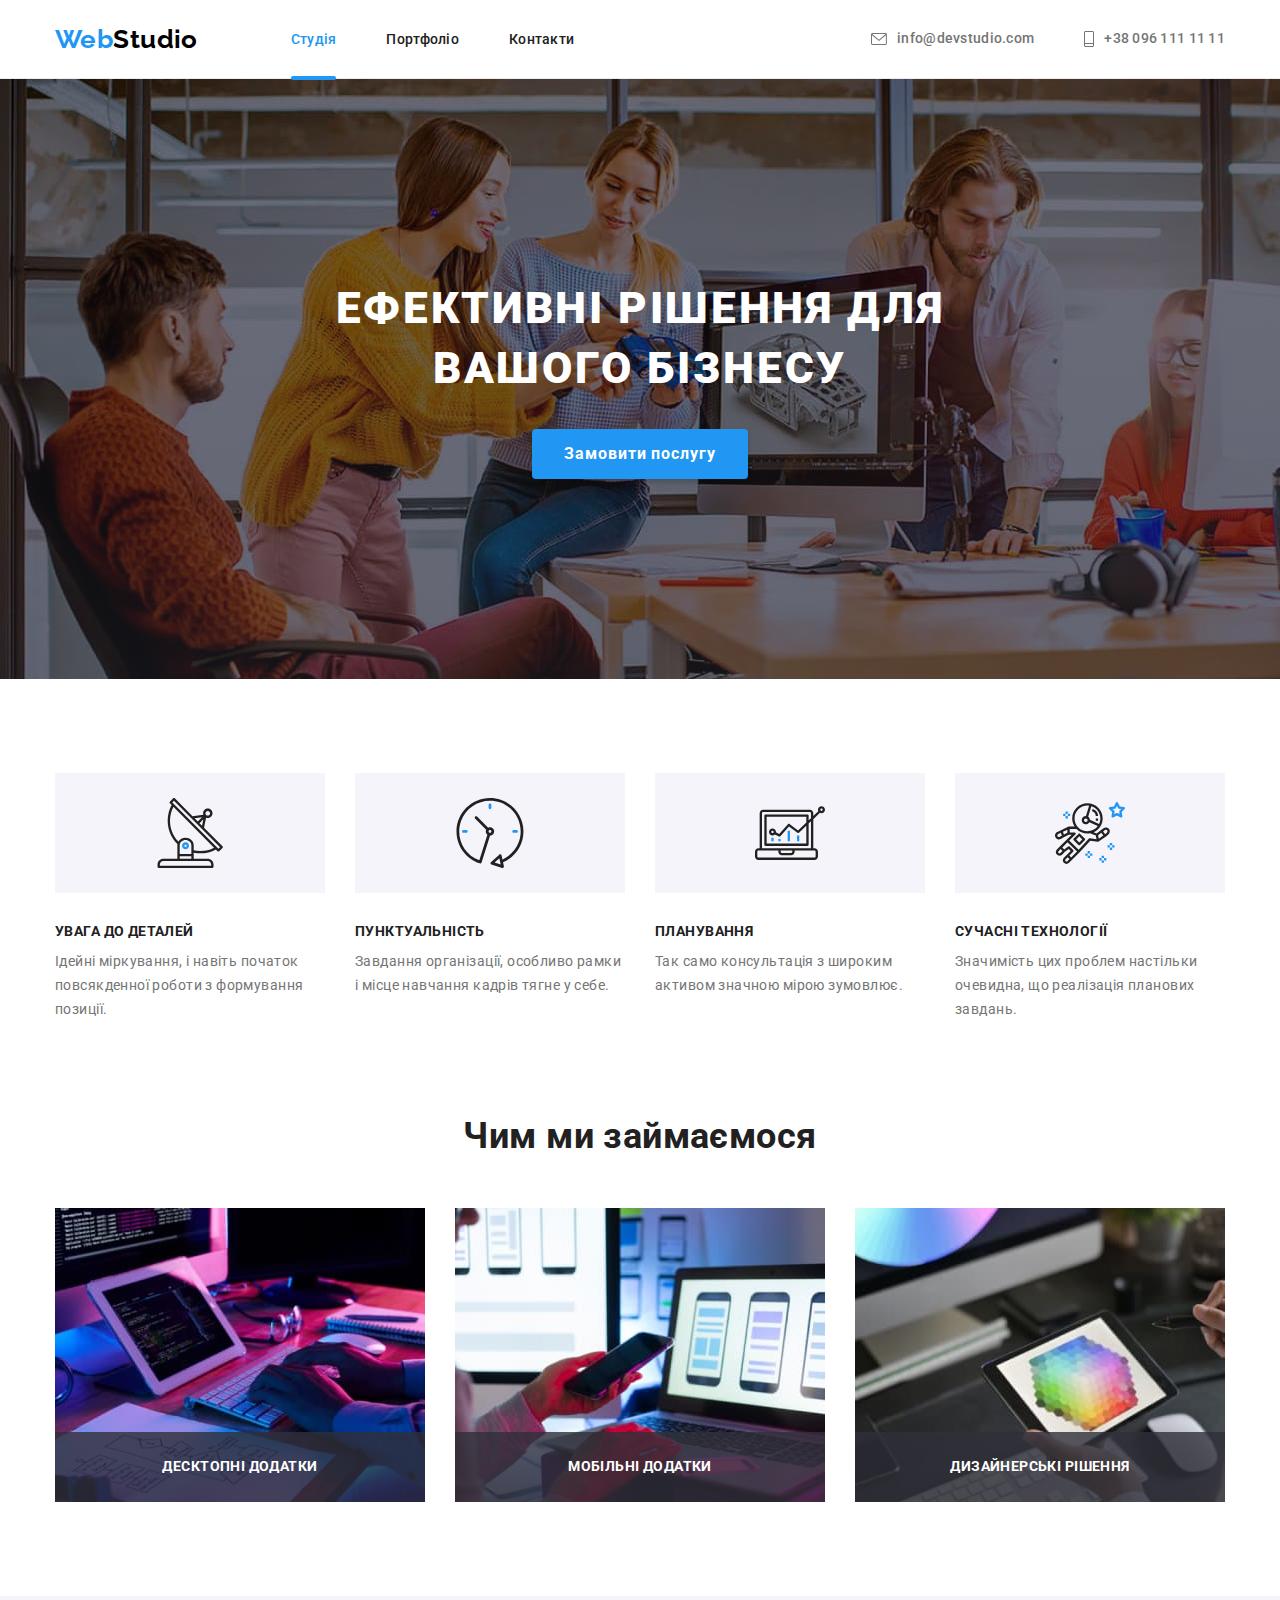
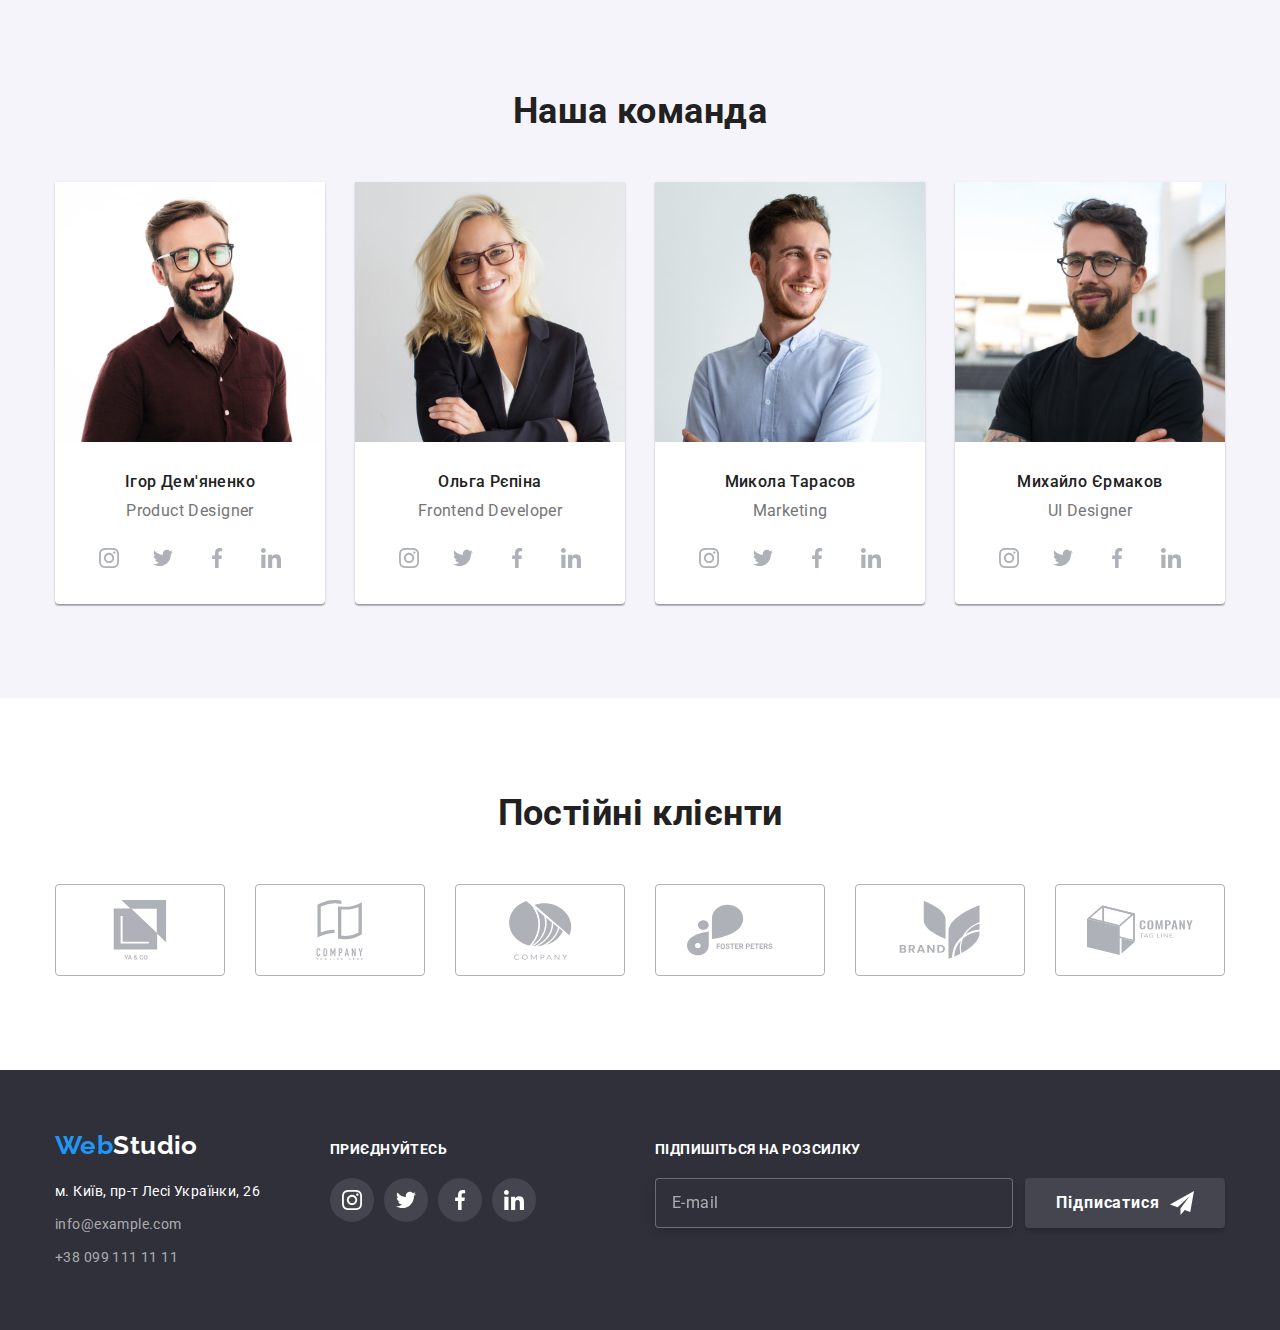
==== commit 66e2bc7b: "upload" ====
--- a/index.html
+++ b/index.html
@@ -47,11 +47,11 @@
             <div class="container mobile-menu__container">
                 <button type="button" class="mobile-menu__close-btn js-close-menu">
                     <svg class="mobile-menu__close-btn-icon" width="20" heigth="20">
-                        <use href="/images/icons.svg#icon-close"></use>
+                        <use href="./images/icons.svg#icon-close"></use>
                     </svg>
                 </button>
                 <ul class="mobile-nav-list list">
-                    <li class="mobile-nav-list__item"><a class="link mobile-nav-list__link mobile-nav-list__link_current" href="/index.html">Студія</a></li>
+                    <li class="mobile-nav-list__item"><a class="link mobile-nav-list__link mobile-nav-list__link_current" href="./index.html">Студія</a></li>
                     <li class="mobile-nav-list__item"><a class="link mobile-nav-list__link" href="./portfolio.html">Портфоліо</a></li>
                     <li class="mobile-nav-list__item"><a class="link mobile-nav-list__link" href="#">Контакти</a></li>
                 </ul>
--- a/css/main.min.css
+++ b/css/main.min.css
@@ -1 +1 @@
-:root{--bgd-page-color: #F5F5F5;--bgd-light-color: #FFFFFF;--bgd-dark-color: #2F303A;--bgd-secondary-color: #F5F4FA;--border-line: #ECECEC;--second-border-line: #EEEEEE;--main-font-color: #212121;--secondary-font-color: #757575;--light-font-color: #fff;--light-secondary-font-color: rgba(255, 255, 255, 0.6);--accent-color: #2196F3;--logo-color: #000000;--icons: #AFB1B8;--bg-footer-icon: rgba(255, 255, 255, 0.1);--transition-dur-and-func: 250ms cubic-bezier(0.4, 0, 0.2, 1)}.visually-hidden{position:absolute;white-space:nowrap;width:1px;height:1px;overflow:hidden;border:0;padding:0;clip:rect(0 0 0 0);clip-path:inset(50%);margin:-1px}.company-list__link,.employee-social-item__link,.features-list__box,.mobile-menu__close-btn,.modal-close-btn{display:flex;align-items:center;justify-content:center}body{background-color:var(--bgd-light-color);font-family:"Roboto","Raleway",sans-serif;font-size:14px;letter-spacing:.03em;color:var(--main-font-color)}h1,h2,h3,p{margin-top:0;margin-bottom:0}ul,ol{margin-top:0;margin-bottom:0;padding-left:0}img{display:block;max-width:100%;height:auto}button{display:block;margin:0 auto;cursor:pointer;border:none;border-radius:4px}.link{text-decoration:none;color:inherit}.list{padding-left:0;margin:0;list-style:none}.section{padding-top:60px;padding-bottom:60px}@media screen and (min-width: 1200px){.section{padding-top:94px;padding-bottom:94px}}.container{padding-left:15px;padding-right:15px}@media screen and (min-width: 480px){.container{width:480px;margin-left:auto;margin-right:auto}}@media screen and (min-width: 768px){.container{width:768px}}@media screen and (min-width: 1200px){.container{width:1200px}}.hero-button{background-color:var(--accent-color);padding:10px 24px;text-align:center;display:inline-block;font-weight:700;font-size:16px;line-height:1.875;color:var(--light-font-color);box-shadow:0px 4px 4px rgba(0,0,0,.15)}@media screen and (min-width: 1200px){.hero-button{padding:10px 32px}}.buttons-list{margin-bottom:40px;display:inline-flex;flex-wrap:wrap;gap:8px;row-gap:15px}@media screen and (min-width: 768px){.buttons-list{margin-bottom:30px;display:flex;justify-content:center}}@media screen and (min-width: 1200px){.buttons-list{margin-bottom:50px}}.buttons-list__name{padding:6px 22px;display:inline-block;text-align:center;font-family:inherit;font-weight:500;font-size:16px;line-height:1.625;letter-spacing:.03em;color:var(--main-font-color);background-color:var(--bgd-secondary-color);transition:background-color var(--transition-dur-and-func),color var(--transition-dur-and-func),box-shadow var(--transition-dur-and-func)}.buttons-list__name:hover,.buttons-list__name:focus{background-color:var(--accent-color);color:var(--light-font-color);box-shadow:0px 3px 1px rgba(0,0,0,.1),0px 1px 2px rgba(0,0,0,.08),0px 2px 2px rgba(0,0,0,.12);border-radius:4px}.section-title{margin-bottom:30px;text-align:center;font-weight:700;font-size:28px;line-height:1.17;color:var(--main-font-color)}@media screen and (min-width: 1200px){.section-title{margin-bottom:50px;font-size:36px}}.logo{margin-right:93px;font-family:"Raleway",sans-serif;font-weight:700;font-size:26px;line-height:1.17;color:var(--accent-color);text-align:center}.accent{color:var(--logo-color)}.page-footer__logo{display:inline-block;margin-bottom:20px;font-family:"Raleway",sans-serif;font-weight:700;font-size:26px;line-height:1.17;color:var(--accent-color)}.accented{color:var(--light-font-color)}.backdrop{position:fixed;top:0;left:0;width:100%;height:100%;background-color:rgba(47,48,58,.4);z-index:100;transition:opacity var(--transition-dur-and-func),visibility var(--transition-dur-and-func)}.backdrop.is-hidden{visibility:hidden;opacity:0;pointer-events:none}.modal{position:absolute;top:50%;left:50%;padding:40px;transform:translate(-50%, -50%);width:300px;height:100%;background-color:var(--bgd-light-color);border-radius:4px}.modal:hover,.modal:focus{box-shadow:0px 1px 3px rgba(0,0,0,.12),0px 1px 1px rgba(0,0,0,.14),0px 2px 1px rgba(0,0,0,.2)}@media screen and (min-width: 480px){.modal{width:450px;height:609px}}@media screen and (min-width: 1200px){.modal{width:528px;height:581px}}.modal-close-btn{position:absolute;background-color:rgba(0,0,0,0);top:8px;right:8px;width:30px;height:30px;border:1px solid rgba(0,0,0,.1);border-radius:50%;padding:0;transition:fill var(--transition-dur-and-func)}.modal-close-btn:hover,.modal-close-btn:focus{fill:var(--accent-color)}.modal-form-title{font-style:normal;font-weight:700;font-size:20px;line-height:1.5;text-align:center;color:var(--main-font-color);margin-bottom:12px}@media screen and (min-width: 1200px){.modal-form-title{line-height:1.15}}.modal-form-field{margin-bottom:10px}.modal-form-field-desc{display:block;font-weight:400;font-size:12px;line-height:1.16;letter-spacing:.01em;color:var(--secondary-font-color);margin-bottom:4px}.modal-form{display:flex;flex-direction:column}.modal-form-input{display:flex;width:100%;height:40px;border:1px solid rgba(33,33,33,.2);border-radius:4px;padding-left:42px;cursor:pointer;transition:border-color var(--transition-dur-and-func)}.modal-form-input:focus{outline:none;border-color:var(--accent-color)}.modal-icon{position:absolute;top:50%;left:13px;transform:translateY(-50%);width:18px;height:18px;transition:fill var(--transition-dur-and-func)}.modal-form-input:focus+.modal-icon{fill:var(--accent-color)}.modal-form-input-wrapper{position:relative;display:block}.modal-form-message{width:100%;height:120px;padding:12px 16px;border:1px solid rgba(33,33,33,.2);border-radius:4px;resize:none;transition:border-color var(--transition-dur-and-func)}.modal-form-message::placeholder{font-family:"Roboto";font-style:normal;font-weight:400;font-size:12px;line-height:1.16;letter-spacing:.01em;color:rgba(117,117,117,.5)}.modal-form-message:focus{outline:none;border-color:var(--accent-color)}.modal-form-own-checkbox{width:16px;height:15px;border:1px solid #000;border-radius:1px;margin-right:8px;transition:background-color var(--transition-dur-and-func)}.modal-form-check:checked+.modal-form-own-checkbox{background-color:var(--accent-color)}.modal-form-own-checkbox-icon{display:none;transition:fill var(--transition-dur-and-func)}.modal-form-check:checked+.modal-form-own-checkbox .modal-form-own-checkbox-icon{display:block;fill:var(--light-font-color)}.modal-form-check{appearance:none;position:absolute}.modal-form-check-field{display:flex;align-items:center;justify-content:left;margin-bottom:30px}@media screen and (min-width: 1200px){.modal-form-check-field{display:flex;align-items:center;justify-content:center}}.checkbox-frase{font-size:12px;line-height:1.16;color:var(--secondary-font-color)}@media screen and (min-width: 1200px){.checkbox-frase{font-size:14px;line-height:1.71}}.checkbox-terms{font-size:12px;line-height:1.16;color:var(--accent-color)}@media screen and (min-width: 1200px){.checkbox-terms{font-size:14px;line-height:1.71}}.modal-form-submit{min-width:200px;padding:10px 52px;background-color:var(--bgd-secondary-color);color:var(--main-font-color);box-shadow:0px 4px 4px rgba(0,0,0,.15);border-radius:4px;font-weight:700;font-size:16px;line-height:1.88;align-items:center;letter-spacing:.06em;cursor:pointer;transition:background-color var(--transition-dur-and-func),color var(--transition-dur-and-func)}.modal-form-submit:hover,.modal-form-submit:focus{background-color:var(--accent-color);color:var(--light-font-color)}.mobile-menu{position:fixed;z-index:100;top:0;left:0;width:100%;height:100vh;background-color:var(--bgd-light-color);box-shadow:0px 4px 8px rgba(0,0,0,.04),0px 2px 4px rgba(0,0,0,.08),0px 1px 3px rgba(0,0,0,.16);opacity:0;visibility:hidden;pointer-events:none}.mobile-menu.is-open{opacity:1;visibility:visible;pointer-events:auto}.mobile-menu__container{display:flex;flex-direction:column;position:relative;padding-left:40px;padding-top:10px;height:100%}.mobile-menu__close-btn{line-height:0;position:absolute;top:10px;right:15px;width:40px;height:40px;border:none;background-color:rgba(0,0,0,0);padding:0;cursor:pointer;transition:fill var(--transition-dur-and-func)}.mobile-menu__close-btn:hover,.mobile-menu__close-btn:focus{fill:var(--accent-color)}.mobile-nav-list{margin-bottom:auto}.mobile-nav-list__item{margin-bottom:32px}.mobile-nav-list__item:first-child{margin-top:38px}.mobile-nav-list__link{font-weight:500;font-size:40px;line-height:1.18;letter-spacing:.02em;color:var(--main-font-color);transition:color var(--transition-dur-and-func)}.mobile-nav-list__link:hover,.mobile-nav-list__link:focus{color:var(--accent-color)}.mobile-nav-list__link_current{color:var(--accent-color)}.mobile-nav-contacts-list__item{margin-bottom:32px}.mobile-nav-contacts-list__item:last-child{margin-bottom:64px}.mobile-nav-contacts-list__link_tel{font-weight:500;font-size:34px;line-height:1.18;letter-spacing:.02em;color:var(--accent-color)}.mobile-nav-contacts-list__link_mail{font-weight:500;font-size:24px;line-height:1.16;letter-spacing:.02em;color:var(--secondary-font-color)}.mobile-nav-social-list{display:flex;flex-wrap:wrap}@media screen and (min-width: 480px)and (min-width: 1200px){.mobile-nav-social-list{flex-wrap:nowrap}}.mobile-nav-social-list__link{font-weight:500;font-size:18px;line-height:1.22;letter-spacing:.02em;color:var(--accent-color)}.vl{border:1px solid rgba(33,33,33,.2);transform:rotate(90deg);margin-right:10px;margin-left:10px}.nav-list{display:none}.contact-nav-list{display:none}.open-mobile-btn{line-height:0;border:none;background-color:rgba(0,0,0,0);padding:0;margin:0}.open-mobile-btn__icon{width:40px;height:40px}.page-header{padding-top:16px;padding-bottom:16px;border-bottom:1px solid var(--border-line)}.page-header__container{display:flex;align-items:center;justify-content:space-between}@media screen and (min-width: 768px){.page-header{padding-top:25px;padding-bottom:25px}.nav-list{display:flex}.page-header-nav{display:flex;align-items:center}.page-header-nav .nav-list__item:not(:last-child){margin-right:50px}.nav-list__link{font-weight:500;line-height:1.14;letter-spacing:.02em;color:var(--main-font-color);padding-top:32px;padding-bottom:32px;position:relative;transition:color var(--transition-dur-and-func)}.nav-list__link:hover,.nav-list__link:focus{color:var(--accent-color)}.nav-list__link_current{font-weight:500;line-height:1.14;letter-spacing:.02em;color:var(--accent-color);padding-top:32px;padding-bottom:32px;position:relative;transition:color var(--transition-dur-and-func)}.nav-list__link_current::after{content:"";position:absolute;left:0;bottom:-1px;display:block;width:100%;height:4px;background-color:var(--accent-color);border-radius:2px}.open-mobile-btn{display:none}.contact-nav-list{display:inline-block;margin-left:auto}}@media screen and (min-width: 768px)and (min-width: 768px){.contact-nav-list .contact-nav-list__item:not(:last-child){margin-bottom:10px}}.contact-nav-list__img{margin-right:8px;fill:currentColor}.contact-nav-list__link{font-weight:500;font-size:12px;line-height:1.16;letter-spacing:.02em;color:var(--secondary-font-color);transition:color var(--transition-dur-and-func),text-shadow var(--transition-dur-and-func)}.contact-nav-list__link:hover,.contact-nav-list__link:focus{color:var(--accent-color);text-shadow:0px 4px 4px rgba(0,0,0,.25)}.contact-nav-list__link:first-child{margin-bottom:10px}@media screen and (min-width: 1200px){.contact-nav-list{display:flex}.contact-nav-list .contact-nav-list__item:not(:last-child){margin-right:50px}.contact-nav-list__img{margin-right:10px}.contact-nav-list__link{margin-left:auto;font-weight:500;font-size:14px;line-height:1.14}}.hero-container{text-align:center}.hero-section{background-color:var(--bgd-dark-color);background-image:linear-gradient(rgba(0, 0, 0, 0.2), rgba(47, 48, 58, 0.4)),url(../images.mob/hero-mob.jpg);background-size:cover;background-repeat:no-repeat;max-width:480px;height:400px;margin:0 auto;padding-top:118px;padding-bottom:118px}@media screen and (min-device-pixel-ratio: 2)and (max-width: 767px),screen and (min-resolution: 192dpi)and (max-width: 767px),screen and (min-resolution: 2dppx)and (max-width: 767px){.hero-section{background-image:url(../images.mob/hero-mob@2x.jpg)}}@media screen and (min-width: 768px){.hero-section{max-width:768px;background-image:linear-gradient(rgba(0, 0, 0, 0.2), rgba(47, 48, 58, 0.4)),url(../images.tablet/hero-tablet.jpg)}}@media screen and (min-device-pixel-ratio: 2)and (min-width: 768px),screen and (min-resolution: 192dpi)and (min-width: 768px),screen and (min-resolution: 2dppx)and (min-width: 768px){.hero-section{background-image:url(../images.tablet/hero-tablet@2x.jpg)}}@media screen and (min-width: 1200px){.hero-section{max-width:1600px;height:600px;padding-top:200px;padding-bottom:200px;background-image:linear-gradient(rgba(0, 0, 0, 0.2), rgba(47, 48, 58, 0.4)),url(../images/hero.jpg)}}@media screen and (min-device-pixel-ratio: 2)and (min-width: 1200px),screen and (min-resolution: 192dpi)and (min-width: 1200px),screen and (min-resolution: 2dppx)and (min-width: 1200px){.hero-section{background-image:url(../images/hero@2x.jpg)}}.hero-slogan{text-transform:uppercase;width:300px;margin:0 auto;margin-bottom:30px;font-weight:900;font-size:26px;line-height:1.62;letter-spacing:.06em;color:var(--light-font-color)}@media screen and (min-width: 1200px){.hero-slogan{width:696px;font-size:44px;line-height:1.36}}.features-list{display:inline-block}@media screen and (min-width: 768px){.features-list{display:flex;flex-wrap:wrap;gap:30px}}@media screen and (min-width: 1200px){.features-list{flex-wrap:nowrap}}.features-list__box{width:100%;height:120px;background-color:var(--bgd-secondary-color);margin-bottom:30px}@media screen and (min-width: 768px){.features-list__box{width:354px}}@media screen and (min-width: 1200px){.features-list__box{width:270px}}.features-list__icon{width:70px;height:70px}.features-list__item{flex-basis:calc((100% - 90px)/4)}@media screen and (max-width: 767px){.features-list__item:not(:last-child){margin-bottom:30px}}.features-list__name{text-transform:uppercase;text-align:center;margin-bottom:10px;font-weight:700;font-size:14px;line-height:1.1428571429;color:var(--main-font-color)}@media screen and (min-width: 768px){.features-list__name{max-width:354px;text-align:left}}.features-list__description{font-weight:400;font-size:14px;line-height:1.7142857143;color:var(--secondary-font-color)}@media screen and (min-width: 768px){.features-list__description{max-width:354px;margin-bottom:auto}}.display-section{display:none}@media screen and (min-width: 1200px){.display-section{display:flex;padding-top:0}}@media screen and (min-width: 1200px){.display-list{display:flex;align-items:center;justify-content:center;gap:30px}.display-list__item{flex-basis:calc((100% - 60px)/3);position:relative}.display-list__item_overlay{position:absolute;display:flex;align-items:center;justify-content:center;color:var(--light-font-color);background-color:rgba(47,48,58,.8);bottom:0;width:100%;height:70px;font-weight:700;line-height:1.14;text-transform:uppercase}}.employees-section{background-color:var(--bgd-secondary-color)}.employees-list{display:block}@media screen and (min-width: 768px){.employees-list{display:flex;flex-wrap:wrap;gap:30px}}@media screen and (min-width: 1200px){.employees-list{flex-wrap:nowrap}}.employees-list__wrapper{background-color:var(--bgd-light-color);box-shadow:0px 1px 3px rgba(0,0,0,.12),0px 1px 1px rgba(0,0,0,.14),0px 2px 1px rgba(0,0,0,.2);border-radius:0px 0px 4px 4px}@media screen and (min-width: 768px){.employees-list__wrapper{flex-direction:column;width:calc((100% - 30px)/2)}}@media screen and (min-width: 1200px){.employees-list__wrapper{width:calc((100% - 90px)/4)}}@media screen and (max-width: 767px){.employees-list__wrapper:not(:last-child){margin-bottom:30px}}.employee{padding-top:30px;padding-bottom:24px;text-align:center}.employee__name{margin-bottom:10px;font-weight:500;font-size:16px;line-height:1.19;color:var(--main-font-color)}.employee__position{font-weight:400;font-size:16px;line-height:1.19;color:var(--secondary-font-color);margin-bottom:16px}.employee-social-list{display:flex;justify-content:center;column-gap:10px}.employee-social-item__icon{width:20px;height:20px;fill:currentColor;transition:fill var(--transition-dur-and-func)}.employee-social-item__link{width:44px;height:44px;border-radius:50%;color:var(--icons);background-color:var(--bgd-light-color);transition:background-color var(--transition-dur-and-func),color var(--light-font-color)}.employee-social-item__link:hover,.employee-social-item__link:focus{color:var(--light-font-color);background-color:var(--accent-color)}.company-list{display:flex;flex-wrap:wrap;align-items:center;justify-content:center;gap:30px}@media screen and (min-width: 1200px){.company-list{flex-wrap:nowrap}}.company-list__icon{width:106px;height:60px;fill:currentColor;transition:fill var(--transition-dur-and-func)}.company-list__link:hover .company-list__icon,.company-list__link:focus .company-list__icon{fill:var(--accent-color)}.company-list__link{width:210px;height:92px;color:var(--icons);border:1px solid var(--icons);border-radius:4px;transition:color var(--transition-dur-and-func),border var(--transition-dur-and-func)}.company-list__link:hover,.company-list__link:focus{color:var(--accent-color);border:1px solid var(--accent-color)}@media screen and (min-width: 768px){.company-list__link{width:226px}}@media screen and (min-width: 1200px){.company-list__link{width:170px}}.projects-list{display:block}@media screen and (min-width: 768px){.projects-list{display:flex;flex-wrap:wrap;gap:30px}}.projects-list__example{background-color:var(--bgd-light-color);transition:box-shadow var(--transition-dur-and-func)}@media screen and (min-width: 768px){.projects-list__example{flex-direction:column;width:calc((100% - 30px)/2)}}@media screen and (min-width: 1200px){.projects-list__example{width:calc((100% - 60px)/3)}}@media screen and (max-width: 767px){.projects-list__example:not(:last-child){margin-bottom:30px}}.projects-list__link{display:flex;flex-direction:column;text-decoration:none;color:inherit;height:100%}.projects-list__link:hover,.projects-list__link:focus{display:block;box-shadow:0px 1px 1px rgba(0,0,0,.12),0px 4px 4px rgba(0,0,0,.06),1px 4px 6px rgba(0,0,0,.16)}.projects-list__img_wrapper{position:relative;overflow:hidden}.projects-list__img_overlay{position:absolute;background-color:rgba(33,150,243,.9);color:var(--light-font-color);font-size:18px;line-height:1.55;padding:63px 24px;top:0;left:0;width:100%;height:101%;overflow:auto;transform:translateY(100%);transition:transform var(--transition-dur-and-func)}.projects-list__link:hover .projects-list__img_overlay,.projects-list__link:focus .projects-list__img_overlay{transform:translateY(0%)}.projects-list__work{padding:20px 24px;border:1px solid var(--second-border-line);border-top:0;width:100%;flex-grow:1}@media screen and (min-width: 768px){.projects-list__work{width:354px}}@media screen and (min-width: 1200px){.projects-list__work{width:370px}}.projects-list__name{margin-bottom:4px;font-weight:700;font-size:18px;line-height:2;letter-spacing:.06em;color:var(--main-font-color)}.projects-list__type{font-weight:400;font-size:16px;line-height:1.88;color:var(--secondary-font-color)}.page-footer{background-color:var(--bgd-dark-color);padding-top:60px;padding-bottom:60px}@media screen and (max-width: 767px){.page-footer{text-align:center}}.page-footer-container{display:block}@media screen and (min-width: 768px){.page-footer-container{display:flex;flex-wrap:wrap;flex-direction:row;justify-content:space-around;align-items:baseline;text-align:center}}@media screen and (min-width: 1200px){.page-footer-container{align-items:baseline;text-align:left}}.footer-address__item:not(:last-child){margin-bottom:9px}.footer-address__place{font-family:"Roboto",sans-serif;font-style:normal;font-weight:400;line-height:1.71;color:var(--light-font-color)}.footer-address__contacts{font-family:inherit;font-style:normal;font-weight:400;line-height:1.71;color:var(--light-secondary-font-color);transition:color var(--transition-dur-and-func)}.footer-address__contacts:hover,.footer-address__contacts:focus{color:var(--accent-color)}.footer-join-container{margin-top:60px}@media screen and (min-width: 768px){.footer-join-container{margin-top:0}}@media screen and (min-width: 1200px){.footer-join-container{margin-left:70px}}.footer-join-title{font-family:"Roboto",sans-serif;font-weight:700;font-size:14px;line-height:1.14;letter-spacing:.03em;text-transform:uppercase;color:var(--light-font-color);margin-bottom:20px}.footer-icon{width:20px;height:20px;fill:var(--bgd-light-color)}.footer-icons-list{display:flex;justify-content:center;column-gap:10px}.footer-icons-list__link{display:flex;align-items:center;justify-content:center;width:44px;height:44px;border-radius:50%;background-color:var(--bg-footer-icon);transition:background-color var(--transition-dur-and-func)}.footer-icons-list__link:hover,.footer-icons-list__link:focus{background-color:var(--accent-color)}.footer-area-subscribe{margin-top:60px}@media screen and (min-width: 1200px){.footer-area-subscribe{margin-left:auto}}.footer-subscribe-wrapper{display:block}@media screen and (min-width: 1200px){.footer-subscribe-wrapper{display:flex}}.form-footer-subscribe{font-weight:700;font-size:14px;line-height:1.14;text-transform:uppercase;color:var(--light-font-color);margin-bottom:20px}.footer-btn-subscribe{display:flex;justify-content:center;align-items:center;min-width:200px;height:50px;margin-top:20px;background-color:var(--bg-footer-icon);color:var(--light-font-color);box-shadow:0px 4px 4px rgba(0,0,0,.15);border-radius:4px;font-weight:700;font-size:16px;line-height:1.88;align-items:center;letter-spacing:.06em;cursor:pointer;transition:background-color var(--transition-dur-and-func)}.footer-btn-subscribe:hover,.footer-btn-subscribe:focus{background-color:var(--accent-color)}@media screen and (min-width: 1200px){.footer-btn-subscribe{margin-top:0;margin-left:12px}}.form-footer-wrapper{display:flex}.form-footer-input{display:flex;padding-left:16px;width:100%;height:50px;border:1px solid rgba(255,255,255,.3);filter:drop-shadow(0px 4px 4px rgba(0, 0, 0, 0.15));border-radius:4px;color:rgba(255,255,255,.6);background-color:var(--bgd-dark-color)}.form-footer-input::placeholder{font-weight:400;font-size:16px;line-height:1.25;letter-spacing:.03em;color:rgba(255,255,255,.6)}.form-footer-input:focus{outline:none}@media screen and (min-width: 768px){.form-footer-input{width:450px}}@media screen and (min-width: 1200px){.form-footer-input{width:358px}}.footer-btn-icon{width:24px;height:24px;fill:var(--bgd-light-color);margin-left:10px}/*# sourceMappingURL=main.min.css.map */+:root{--bgd-page-color: #F5F5F5;--bgd-light-color: #FFFFFF;--bgd-dark-color: #2F303A;--bgd-secondary-color: #F5F4FA;--border-line: #ECECEC;--second-border-line: #EEEEEE;--main-font-color: #212121;--secondary-font-color: #757575;--light-font-color: #fff;--light-secondary-font-color: rgba(255, 255, 255, 0.6);--accent-color: #2196F3;--logo-color: #000000;--icons: #AFB1B8;--bg-footer-icon: rgba(255, 255, 255, 0.1);--transition-dur-and-func: 250ms cubic-bezier(0.4, 0, 0.2, 1)}.visually-hidden{position:absolute;white-space:nowrap;width:1px;height:1px;overflow:hidden;border:0;padding:0;clip:rect(0 0 0 0);clip-path:inset(50%);margin:-1px}.company-list__link,.features-list__box,.mobile-menu__close-btn,.modal-close-btn{display:flex;align-items:center;justify-content:center}body{background-color:var(--bgd-light-color);font-family:"Roboto","Raleway",sans-serif;font-size:14px;letter-spacing:.03em;color:var(--main-font-color)}h1,h2,h3,p{margin-top:0;margin-bottom:0}ul,ol{margin-top:0;margin-bottom:0;padding-left:0}img{display:block;max-width:100%;height:auto}button{display:block;margin:0 auto;cursor:pointer;border:none;border-radius:4px}.link{text-decoration:none;color:inherit}.list{padding-left:0;margin:0;list-style:none}.section{padding-top:60px;padding-bottom:60px}@media screen and (min-width: 1200px){.section{padding-top:94px;padding-bottom:94px}}.container{padding-left:15px;padding-right:15px}@media screen and (min-width: 480px){.container{width:480px;margin-left:auto;margin-right:auto}}@media screen and (min-width: 768px){.container{width:768px}}@media screen and (min-width: 1200px){.container{width:1200px}}.hero-button{background-color:var(--accent-color);padding:10px 24px;text-align:center;display:inline-block;font-weight:700;font-size:16px;line-height:1.875;color:var(--light-font-color);letter-spacing:.06em;box-shadow:0px 4px 4px rgba(0,0,0,.15)}@media screen and (min-width: 1200px){.hero-button{padding:10px 32px}}.buttons-list{margin-bottom:40px;display:inline-flex;flex-wrap:wrap;gap:8px;row-gap:15px}@media screen and (min-width: 768px){.buttons-list{margin-bottom:30px;display:flex;justify-content:center}}@media screen and (min-width: 1200px){.buttons-list{margin-bottom:50px}}.buttons-list__name{padding:6px 22px;display:inline-block;text-align:center;font-family:inherit;font-weight:500;font-size:16px;line-height:1.625;letter-spacing:.03em;color:var(--main-font-color);background-color:var(--bgd-secondary-color);transition:background-color var(--transition-dur-and-func),color var(--transition-dur-and-func),box-shadow var(--transition-dur-and-func)}.buttons-list__name:hover,.buttons-list__name:focus{background-color:var(--accent-color);color:var(--light-font-color);box-shadow:0px 3px 1px rgba(0,0,0,.1),0px 1px 2px rgba(0,0,0,.08),0px 2px 2px rgba(0,0,0,.12);border-radius:4px}.section-title{margin-bottom:30px;text-align:center;font-weight:700;font-size:28px;line-height:1.17;color:var(--main-font-color)}@media screen and (min-width: 1200px){.section-title{margin-bottom:50px;font-size:36px}}.logo{margin-right:93px;font-family:"Raleway",sans-serif;font-weight:700;font-size:26px;line-height:1.17;color:var(--accent-color);text-align:center}.accent{color:var(--logo-color)}.page-footer__logo{display:inline-block;margin-bottom:20px;font-family:"Raleway",sans-serif;font-weight:700;font-size:26px;line-height:1.17;color:var(--accent-color)}.accented{color:var(--light-font-color)}.backdrop{position:fixed;top:0;left:0;width:100%;height:100%;background-color:rgba(47,48,58,.4);z-index:100;transition:opacity var(--transition-dur-and-func),visibility var(--transition-dur-and-func)}.backdrop.is-hidden{visibility:hidden;opacity:0;pointer-events:none}.modal{position:absolute;top:50%;left:50%;padding:40px;transform:translate(-50%, -50%);width:300px;height:100%;background-color:var(--bgd-light-color);border-radius:4px}.modal:hover,.modal:focus{box-shadow:0px 1px 3px rgba(0,0,0,.12),0px 1px 1px rgba(0,0,0,.14),0px 2px 1px rgba(0,0,0,.2)}@media screen and (min-width: 480px){.modal{width:450px;height:609px}}@media screen and (min-width: 1200px){.modal{width:528px;height:581px}}.modal-close-btn{position:absolute;background-color:rgba(0,0,0,0);top:8px;right:8px;width:30px;height:30px;border:1px solid rgba(0,0,0,.1);border-radius:50%;padding:0;transition:fill var(--transition-dur-and-func)}.modal-close-btn:hover,.modal-close-btn:focus{fill:var(--accent-color)}.modal-form-title{font-style:normal;font-weight:700;font-size:20px;line-height:1.5;text-align:center;color:var(--main-font-color);margin-bottom:12px}@media screen and (min-width: 1200px){.modal-form-title{line-height:1.15}}.modal-form-field{margin-bottom:10px}.modal-form-field-desc{display:block;font-weight:400;font-size:12px;line-height:1.16;letter-spacing:.01em;color:var(--secondary-font-color);margin-bottom:4px}.modal-form{display:flex;flex-direction:column}.modal-form-input{display:flex;width:100%;height:40px;border:1px solid rgba(33,33,33,.2);border-radius:4px;padding-left:42px;cursor:pointer;transition:border-color var(--transition-dur-and-func)}.modal-form-input:focus{outline:none;border-color:var(--accent-color)}.modal-icon{position:absolute;top:50%;left:13px;transform:translateY(-50%);width:18px;height:18px;transition:fill var(--transition-dur-and-func)}.modal-form-input:focus+.modal-icon{fill:var(--accent-color)}.modal-form-input-wrapper{position:relative;display:block}.modal-form-message{width:100%;height:120px;padding:12px 16px;border:1px solid rgba(33,33,33,.2);border-radius:4px;resize:none;transition:border-color var(--transition-dur-and-func)}.modal-form-message::placeholder{font-family:"Roboto";font-style:normal;font-weight:400;font-size:12px;line-height:1.16;letter-spacing:.01em;color:rgba(117,117,117,.5)}.modal-form-message:focus{outline:none;border-color:var(--accent-color)}.modal-form-own-checkbox{width:16px;height:15px;border:1px solid #000;border-radius:1px;margin-right:8px;transition:background-color var(--transition-dur-and-func)}.modal-form-check:checked+.modal-form-own-checkbox{background-color:var(--accent-color)}.modal-form-own-checkbox-icon{display:none;transition:fill var(--transition-dur-and-func)}.modal-form-check:checked+.modal-form-own-checkbox .modal-form-own-checkbox-icon{display:block;fill:var(--light-font-color)}.modal-form-check{appearance:none;position:absolute}.modal-form-check-field{display:flex;align-items:center;justify-content:left;margin-bottom:30px}@media screen and (min-width: 1200px){.modal-form-check-field{display:flex;align-items:center;justify-content:center}}.checkbox-frase{font-size:12px;line-height:1.16;color:var(--secondary-font-color)}@media screen and (min-width: 1200px){.checkbox-frase{font-size:14px;line-height:1.71}}.checkbox-terms{font-size:12px;line-height:1.16;color:var(--accent-color)}@media screen and (min-width: 1200px){.checkbox-terms{font-size:14px;line-height:1.71}}.modal-form-submit{min-width:200px;padding:10px 52px;background-color:var(--bgd-secondary-color);color:var(--main-font-color);box-shadow:0px 4px 4px rgba(0,0,0,.15);border-radius:4px;font-weight:700;font-size:16px;line-height:1.88;align-items:center;letter-spacing:.06em;cursor:pointer;transition:background-color var(--transition-dur-and-func),color var(--transition-dur-and-func)}.modal-form-submit:hover,.modal-form-submit:focus{background-color:var(--accent-color);color:var(--light-font-color)}.mobile-menu{position:fixed;z-index:100;top:0;left:0;width:100%;height:100%;background-color:var(--bgd-light-color);box-shadow:0px 4px 8px rgba(0,0,0,.04),0px 2px 4px rgba(0,0,0,.08),0px 1px 3px rgba(0,0,0,.16);opacity:0;visibility:hidden;pointer-events:none}.mobile-menu.is-open{opacity:1;visibility:visible;pointer-events:auto}.mobile-menu__container{display:flex;flex-direction:column;position:relative;padding-left:40px;padding-top:10px;padding-bottom:48px;height:100%}.mobile-menu__close-btn{line-height:0;position:absolute;top:10px;right:15px;width:40px;height:40px;border:none;background-color:rgba(0,0,0,0);padding:0;cursor:pointer;transition:fill var(--transition-dur-and-func)}.mobile-menu__close-btn:hover,.mobile-menu__close-btn:focus{fill:var(--accent-color)}.mobile-nav-list{margin-bottom:auto}.mobile-nav-list__item{margin-bottom:32px}.mobile-nav-list__item:first-child{margin-top:38px}.mobile-nav-list__link{font-weight:500;font-size:40px;line-height:1.18;letter-spacing:.02em;color:var(--main-font-color);transition:color var(--transition-dur-and-func)}.mobile-nav-list__link:hover,.mobile-nav-list__link:focus{color:var(--accent-color)}.mobile-nav-list__link_current{color:var(--accent-color)}.mobile-nav-contacts-list__item{margin-bottom:32px}.mobile-nav-contacts-list__item:last-child{margin-bottom:64px}.mobile-nav-contacts-list__link_tel{font-weight:500;font-size:34px;line-height:1.18;letter-spacing:.02em;color:var(--accent-color)}.mobile-nav-contacts-list__link_mail{font-weight:500;font-size:24px;line-height:1.16;letter-spacing:.02em;color:var(--secondary-font-color)}.mobile-nav-social-list{display:flex;flex-wrap:wrap}@media screen and (min-width: 480px)and (min-width: 1200px){.mobile-nav-social-list{flex-wrap:nowrap}}.mobile-nav-social-list__link{font-weight:500;font-size:18px;line-height:1.22;letter-spacing:.02em;color:var(--accent-color)}.vl{border-right:1px solid rgba(33,33,33,.2);transform:rotate(90deg);margin-right:10px;margin-left:10px}.page-header{border-bottom:1px solid var(--border-line);padding-top:16px;padding-bottom:16px}@media screen and (min-width: 768px){.page-header{padding-top:21px;padding-bottom:21px}}@media screen and (min-width: 1200px){.page-header{padding-top:24px;padding-bottom:24px}}.page-header__container{display:flex;align-items:center;justify-content:space-between}.page-header-nav{display:flex;align-items:center}.nav-list{display:none}@media screen and (min-width: 768px){.nav-list{display:block}.nav-list .nav-list__item:not(:last-child){margin-right:50px}}@media screen and (min-width: 768px){.nav-list{display:flex}}.nav-list__link{font-weight:500;line-height:1.14;letter-spacing:.02em;color:var(--main-font-color);padding-top:32px;padding-bottom:32px;position:relative;transition:color var(--transition-dur-and-func)}.nav-list__link:hover,.nav-list__link:focus{color:var(--accent-color)}@media screen and (min-width: 768px){.nav-list__link_current{font-weight:500;line-height:1.14;letter-spacing:.02em;color:var(--accent-color);padding-top:32px;padding-bottom:32px;position:relative;transition:color var(--transition-dur-and-func)}.nav-list__link_current::after{content:"";position:absolute;left:0;bottom:-3px;display:block;width:100%;height:4px;background-color:var(--accent-color);border-radius:2px}}@media screen and (min-width: 1200px){.nav-list__link_current::after{content:"";position:absolute;left:0;bottom:-1px;display:block;width:100%;height:4px;background-color:var(--accent-color);border-radius:2px}}.contact-nav-list{display:none}@media screen and (min-width: 768px){.contact-nav-list{display:block}}@media screen and (min-width: 1200px){.contact-nav-list{display:flex;align-items:center}}@media screen and (min-width: 768px){.contact-nav-list__item{margin-left:auto}.contact-nav-list__item:not(:last-child){margin-bottom:10px}}@media screen and (min-width: 1200px){.contact-nav-list__item:not(:last-child){margin-right:50px;margin-bottom:0}}.contact-nav-list__img{margin-right:10px;fill:currentColor}.contact-nav-list__link{display:flex;align-items:center;margin-left:auto;font-weight:500;line-height:1.14;letter-spacing:.02em;color:var(--secondary-font-color);transition:color var(--transition-dur-and-func),text-shadow var(--transition-dur-and-func)}.contact-nav-list__link:hover,.contact-nav-list__link:focus{color:var(--accent-color);text-shadow:0px 4px 4px rgba(0,0,0,.25)}@media screen and (min-width: 1200px){.contact-nav-list__link{justify-content:center}}.open-mobile-btn{line-height:0;border:none;background-color:rgba(0,0,0,0);padding:0;margin:0}@media screen and (min-width: 768px){.open-mobile-btn{display:none}}.open-mobile-btn__icon{width:40px;height:40px}.hero-container{text-align:center}.hero-section{background-color:var(--bgd-dark-color);background-image:linear-gradient(rgba(0, 0, 0, 0.2), rgba(47, 48, 58, 0.4)),url(../images.mob/hero-mob.jpg);background-size:cover;background-repeat:no-repeat;max-width:480px;height:400px;margin:0 auto;padding-top:118px;padding-bottom:118px}@media screen and (min-device-pixel-ratio: 2)and (max-width: 767px),screen and (min-resolution: 192dpi)and (max-width: 767px),screen and (min-resolution: 2dppx)and (max-width: 767px){.hero-section{background-image:linear-gradient(rgba(0, 0, 0, 0.2), rgba(47, 48, 58, 0.4)),url(../images.mob/hero-mob@2x.jpg)}}@media screen and (min-width: 768px){.hero-section{max-width:768px;background-image:linear-gradient(rgba(0, 0, 0, 0.2), rgba(47, 48, 58, 0.4)),url(../images.tablet/hero-tablet.jpg)}}@media screen and (min-device-pixel-ratio: 2)and (min-width: 768px),screen and (min-resolution: 192dpi)and (min-width: 768px),screen and (min-resolution: 2dppx)and (min-width: 768px){.hero-section{background-image:linear-gradient(rgba(0, 0, 0, 0.2), rgba(47, 48, 58, 0.4)),url(../images.tablet/hero-tablet@2x.jpg)}}@media screen and (min-width: 1200px){.hero-section{max-width:1600px;height:600px;padding-top:200px;padding-bottom:200px;background-image:linear-gradient(rgba(0, 0, 0, 0.2), rgba(47, 48, 58, 0.4)),url(../images/hero.jpg)}}@media screen and (min-device-pixel-ratio: 2)and (min-width: 1200px),screen and (min-resolution: 192dpi)and (min-width: 1200px),screen and (min-resolution: 2dppx)and (min-width: 1200px){.hero-section{background-image:linear-gradient(rgba(0, 0, 0, 0.2), rgba(47, 48, 58, 0.4)),url(../images/hero@2x.jpg)}}.hero-slogan{text-transform:uppercase;width:300px;margin:0 auto;margin-bottom:30px;font-weight:900;font-size:26px;line-height:1.62;letter-spacing:.06em;color:var(--light-font-color)}@media screen and (min-width: 1200px){.hero-slogan{width:696px;font-size:44px;line-height:1.36}}.features-list{display:inline-block}@media screen and (min-width: 768px){.features-list{display:flex;flex-wrap:wrap;gap:30px}}@media screen and (min-width: 1200px){.features-list{flex-wrap:nowrap}}.features-list__box{width:100%;height:120px;background-color:var(--bgd-secondary-color);margin-bottom:30px}@media screen and (min-width: 768px){.features-list__box{width:354px}}@media screen and (min-width: 1200px){.features-list__box{width:270px}}.features-list__icon{width:70px;height:70px}.features-list__item{flex-basis:calc((100% - 90px)/4)}@media screen and (max-width: 767px){.features-list__item:not(:last-child){margin-bottom:30px}}.features-list__name{text-transform:uppercase;text-align:center;margin-bottom:10px;font-weight:700;font-size:14px;line-height:1.1428571429;color:var(--main-font-color)}@media screen and (min-width: 768px){.features-list__name{max-width:354px;text-align:left}}.features-list__description{font-weight:400;font-size:14px;line-height:1.7142857143;color:var(--secondary-font-color)}@media screen and (min-width: 768px){.features-list__description{max-width:354px;margin-bottom:auto}}.display-section{display:none}@media screen and (min-width: 1200px){.display-section{display:flex;padding-top:0}}@media screen and (min-width: 1200px){.display-list{display:flex;align-items:center;justify-content:center;gap:30px}.display-list__item{flex-basis:calc((100% - 60px)/3);position:relative}.display-list__item_overlay{position:absolute;display:flex;align-items:center;justify-content:center;color:var(--light-font-color);background-color:rgba(47,48,58,.8);bottom:0;width:100%;height:70px;font-weight:700;line-height:1.14;text-transform:uppercase}}.employees-section{background-color:var(--bgd-secondary-color)}.employees-list{display:block}@media screen and (min-width: 768px){.employees-list{display:flex;flex-wrap:wrap;gap:30px}}@media screen and (min-width: 1200px){.employees-list{flex-wrap:nowrap}}.employees-list__wrapper{background-color:var(--bgd-light-color);box-shadow:0px 1px 3px rgba(0,0,0,.12),0px 1px 1px rgba(0,0,0,.14),0px 2px 1px rgba(0,0,0,.2);border-radius:0px 0px 4px 4px}@media screen and (min-width: 768px){.employees-list__wrapper{flex-direction:column;width:calc((100% - 30px)/2)}}@media screen and (min-width: 1200px){.employees-list__wrapper{width:calc((100% - 90px)/4)}}@media screen and (max-width: 767px){.employees-list__wrapper:not(:last-child){margin-bottom:30px}}.employee{padding-top:30px;padding-bottom:24px;text-align:center}.employee__name{margin-bottom:10px;font-weight:500;font-size:16px;line-height:1.19;color:var(--main-font-color)}.employee__position{font-weight:400;font-size:16px;line-height:1.19;color:var(--secondary-font-color);margin-bottom:16px}.employee-social-list{display:flex;justify-content:center;column-gap:10px}.employee-social-item__icon{width:20px;height:20px;fill:currentColor;transition:fill var(--transition-dur-and-func)}.employee-social-item__link{display:flex;align-items:center;justify-content:center;width:44px;height:44px;border-radius:50%;color:var(--icons);background-color:var(--bgd-light-color);transition:background-color var(--transition-dur-and-func),color var(--transition-dur-and-func)}.employee-social-item__link:hover,.employee-social-item__link:focus{color:var(--light-font-color);background-color:var(--accent-color)}.company-list{display:flex;flex-wrap:wrap;align-items:center;justify-content:center;gap:30px}@media screen and (min-width: 1200px){.company-list{flex-wrap:nowrap}}.company-list__icon{width:106px;height:60px;fill:currentColor;transition:fill var(--transition-dur-and-func)}.company-list__link:hover .company-list__icon,.company-list__link:focus .company-list__icon{fill:var(--accent-color)}.company-list__link{width:210px;height:92px;color:var(--icons);border:1px solid var(--icons);border-radius:4px;transition:color var(--transition-dur-and-func),border var(--transition-dur-and-func)}.company-list__link:hover,.company-list__link:focus{color:var(--accent-color);border:1px solid var(--accent-color)}@media screen and (min-width: 768px){.company-list__link{width:226px}}@media screen and (min-width: 1200px){.company-list__link{width:170px}}.projects-list{display:block}@media screen and (min-width: 768px){.projects-list{display:flex;flex-wrap:wrap;gap:30px}}.projects-list__example{background-color:var(--bgd-light-color);transition:box-shadow var(--transition-dur-and-func)}@media screen and (min-width: 768px){.projects-list__example{flex-direction:column;width:calc((100% - 30px)/2)}}@media screen and (min-width: 1200px){.projects-list__example{width:calc((100% - 60px)/3)}}@media screen and (max-width: 767px){.projects-list__example:not(:last-child){margin-bottom:30px}}.projects-list__link{display:flex;flex-direction:column;text-decoration:none;color:inherit;height:100%}.projects-list__link:hover,.projects-list__link:focus{display:block;box-shadow:0px 1px 1px rgba(0,0,0,.12),0px 4px 4px rgba(0,0,0,.06),1px 4px 6px rgba(0,0,0,.16)}.projects-list__img_wrapper{position:relative;overflow:hidden}.projects-list__img_overlay{position:absolute;background-color:rgba(33,150,243,.9);color:var(--light-font-color);font-size:18px;line-height:1.55;padding:63px 24px;top:0;left:0;width:100%;height:101%;overflow:auto;transform:translateY(100%);transition:transform var(--transition-dur-and-func)}.projects-list__link:hover .projects-list__img_overlay,.projects-list__link:focus .projects-list__img_overlay{transform:translateY(0%)}.projects-list__work{padding:20px 24px;border:1px solid var(--second-border-line);border-top:0;width:100%;flex-grow:1}@media screen and (min-width: 768px){.projects-list__work{width:354px}}@media screen and (min-width: 1200px){.projects-list__work{width:370px}}.projects-list__name{margin-bottom:4px;font-weight:700;font-size:18px;line-height:2;letter-spacing:.06em;color:var(--main-font-color)}.projects-list__type{font-weight:400;font-size:16px;line-height:1.88;color:var(--secondary-font-color)}.page-footer{background-color:var(--bgd-dark-color);padding-top:60px;padding-bottom:60px}@media screen and (max-width: 767px){.page-footer{text-align:center}}.page-footer-container{display:block}@media screen and (min-width: 768px){.page-footer-container{display:flex;flex-wrap:wrap;flex-direction:row;justify-content:space-around;align-items:baseline;text-align:center}}@media screen and (min-width: 1200px){.page-footer-container{align-items:baseline;text-align:left}}.footer-address__item:not(:last-child){margin-bottom:9px}.footer-address__place{font-family:"Roboto",sans-serif;font-style:normal;font-weight:400;line-height:1.71;color:var(--light-font-color)}.footer-address__contacts{font-family:inherit;font-style:normal;font-weight:400;line-height:1.71;color:var(--light-secondary-font-color);transition:color var(--transition-dur-and-func)}.footer-address__contacts:hover,.footer-address__contacts:focus{color:var(--accent-color)}.footer-join-container{margin-top:60px}@media screen and (min-width: 768px){.footer-join-container{margin-top:0}}@media screen and (min-width: 1200px){.footer-join-container{margin-left:70px}}.footer-join-title{font-family:"Roboto",sans-serif;font-weight:700;font-size:14px;line-height:1.14;letter-spacing:.03em;text-transform:uppercase;color:var(--light-font-color);margin-bottom:20px}.footer-icon{width:20px;height:20px;fill:var(--bgd-light-color)}.footer-icons-list{display:flex;justify-content:center;column-gap:10px}.footer-icons-list__link{display:flex;align-items:center;justify-content:center;width:44px;height:44px;border-radius:50%;background-color:var(--bg-footer-icon);transition:background-color var(--transition-dur-and-func)}.footer-icons-list__link:hover,.footer-icons-list__link:focus{background-color:var(--accent-color)}@media screen and (max-width: 1199px){.footer-area-subscribe{margin-top:60px}}@media screen and (min-width: 1200px){.footer-area-subscribe{margin-left:auto}}.footer-subscribe-wrapper{display:block}@media screen and (min-width: 1200px){.footer-subscribe-wrapper{display:flex}}.form-footer-subscribe{font-weight:700;font-size:14px;line-height:1.14;text-transform:uppercase;color:var(--light-font-color);margin-bottom:20px}.footer-btn-subscribe{display:flex;justify-content:center;align-items:center;min-width:200px;height:50px;margin-top:20px;background-color:var(--bg-footer-icon);color:var(--light-font-color);box-shadow:0px 4px 4px rgba(0,0,0,.15);border-radius:4px;font-weight:700;font-size:16px;line-height:1.88;align-items:center;letter-spacing:.06em;cursor:pointer;transition:background-color var(--transition-dur-and-func)}.footer-btn-subscribe:hover,.footer-btn-subscribe:focus{background-color:var(--accent-color)}@media screen and (min-width: 1200px){.footer-btn-subscribe{margin-top:0;margin-left:12px}}.form-footer-wrapper{display:flex}.form-footer-input{display:flex;padding-left:16px;width:100%;height:50px;border:1px solid rgba(255,255,255,.3);filter:drop-shadow(0px 4px 4px rgba(0, 0, 0, 0.15));border-radius:4px;color:rgba(255,255,255,.6);background-color:var(--bgd-dark-color)}.form-footer-input::placeholder{font-weight:400;font-size:16px;line-height:1.25;letter-spacing:.03em;color:rgba(255,255,255,.6)}.form-footer-input:focus{outline:none}@media screen and (min-width: 768px){.form-footer-input{width:450px}}@media screen and (min-width: 1200px){.form-footer-input{width:358px}}.footer-btn-icon{width:24px;height:24px;fill:var(--bgd-light-color);margin-left:10px}/*# sourceMappingURL=main.min.css.map */